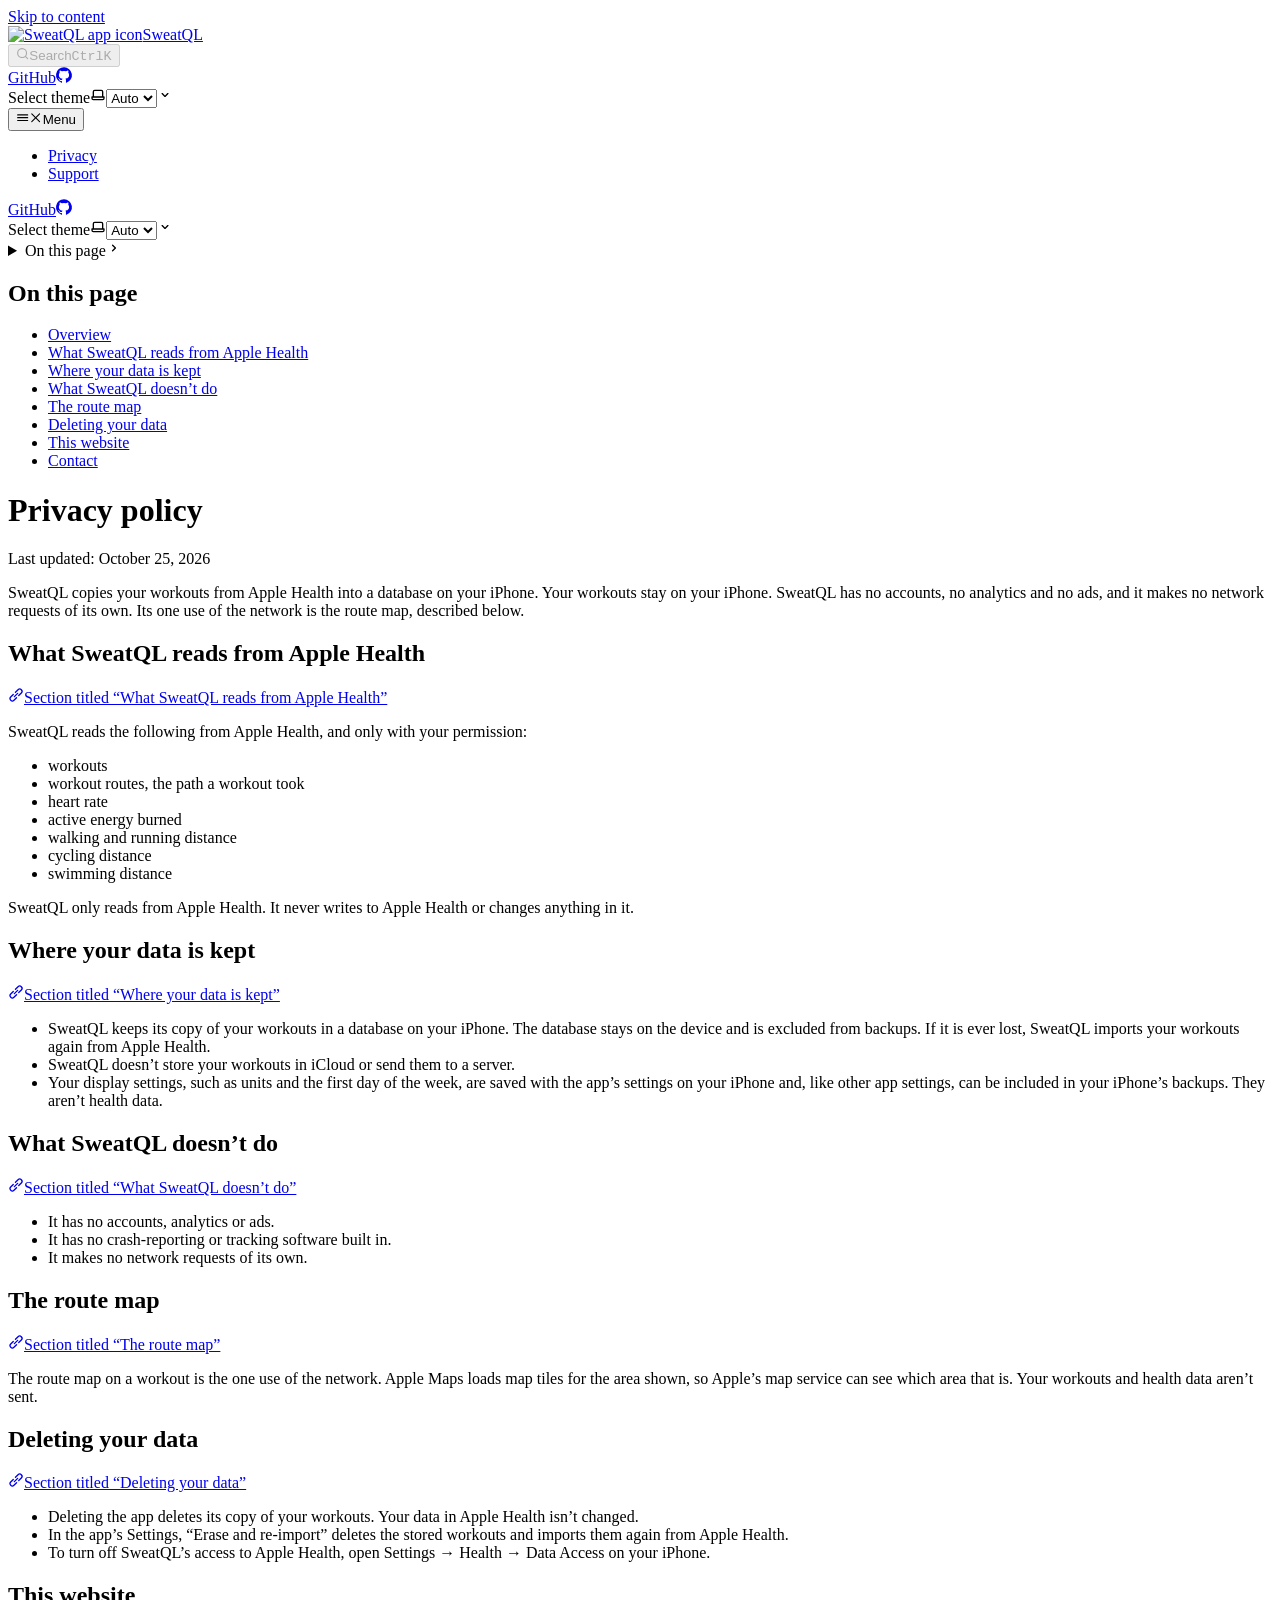
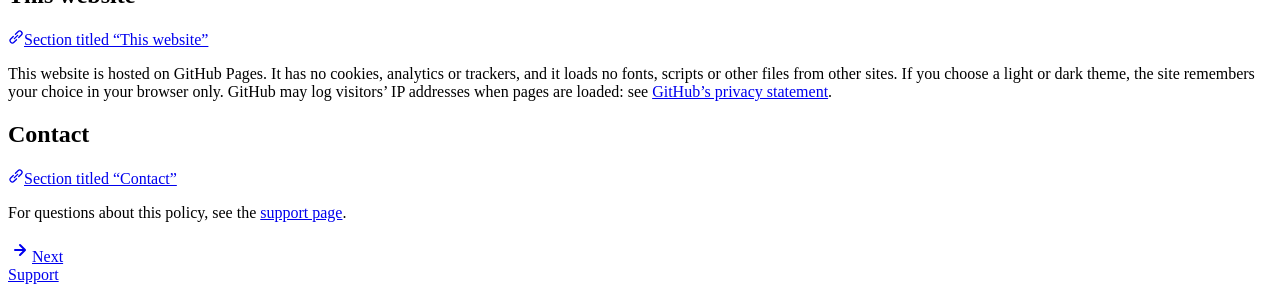
==== privacy/index.html @ 8e90bced "Sync website from 3293f1f" ====
<!DOCTYPE html><html lang="en" dir="ltr" data-theme="dark" data-has-toc data-has-sidebar class="astro-g5ptsecz"><head><meta charset="utf-8"/><meta name="viewport" content="width=device-width, initial-scale=1"/><title>Privacy policy | SweatQL</title><link rel="canonical" href="https://sweatql.github.io/sweatql-docs/privacy/"/><link rel="sitemap" href="/sweatql-docs/sitemap-index.xml"/><link rel="shortcut icon" href="/sweatql-docs/favicon.png" type="image/png"/><meta name="generator" content="Astro v7.4.2"/><meta name="generator" content="Starlight v0.42.7"/><meta property="og:title" content="Privacy policy"/><meta property="og:type" content="article"/><meta property="og:url" content="https://sweatql.github.io/sweatql-docs/privacy/"/><meta property="og:locale" content="en"/><meta property="og:description" content="What SweatQL reads from Apple Health, where it keeps your workouts, and what this website does."/><meta property="og:site_name" content="SweatQL"/><meta name="twitter:card" content="summary_large_image"/><meta name="description" content="What SweatQL reads from Apple Health, where it keeps your workouts, and what this website does."/><script>
	window.StarlightThemeProvider = (() => {
		const storedTheme =
			typeof localStorage !== 'undefined' && localStorage.getItem('starlight-theme');
		const theme =
			storedTheme ||
			(window.matchMedia('(prefers-color-scheme: light)').matches ? 'light' : 'dark');
		document.documentElement.dataset.theme = theme === 'light' ? 'light' : 'dark';
		return {
			updatePickers(theme = storedTheme || 'auto') {
				document.querySelectorAll('starlight-theme-select').forEach((picker) => {
					const select = picker.querySelector('select');
					if (select) select.value = theme;
					/** @type {HTMLTemplateElement | null} */
					const tmpl = document.querySelector(`#theme-icons`);
					const newIcon = tmpl && tmpl.content.querySelector('.' + theme);
					if (newIcon) {
						const oldIcon = picker.querySelector('svg.label-icon');
						if (oldIcon) {
							oldIcon.replaceChildren(...newIcon.cloneNode(true).childNodes);
						}
					}
				});
			},
		};
	})();
</script><template id="theme-icons"><svg aria-hidden="true" class="light astro-hkc32dio" width="16" height="16" viewBox="0 0 24 24" fill="currentColor" style="--sl-icon-size: 1em;"><path d="M5 12a1 1 0 0 0-1-1H3a1 1 0 0 0 0 2h1a1 1 0 0 0 1-1Zm.64 5-.71.71a1 1 0 0 0 0 1.41 1 1 0 0 0 1.41 0l.71-.71A1 1 0 0 0 5.64 17ZM12 5a1 1 0 0 0 1-1V3a1 1 0 0 0-2 0v1a1 1 0 0 0 1 1Zm5.66 2.34a1 1 0 0 0 .7-.29l.71-.71a1 1 0 1 0-1.41-1.41l-.66.71a1 1 0 0 0 0 1.41 1 1 0 0 0 .66.29Zm-12-.29a1 1 0 0 0 1.41 0 1 1 0 0 0 0-1.41l-.71-.71a1.004 1.004 0 1 0-1.43 1.41l.73.71ZM21 11h-1a1 1 0 0 0 0 2h1a1 1 0 0 0 0-2Zm-2.64 6A1 1 0 0 0 17 18.36l.71.71a1 1 0 0 0 1.41 0 1 1 0 0 0 0-1.41l-.76-.66ZM12 6.5a5.5 5.5 0 1 0 5.5 5.5A5.51 5.51 0 0 0 12 6.5Zm0 9a3.5 3.5 0 1 1 0-7 3.5 3.5 0 0 1 0 7Zm0 3.5a1 1 0 0 0-1 1v1a1 1 0 0 0 2 0v-1a1 1 0 0 0-1-1Z"/></svg><svg aria-hidden="true" class="dark astro-hkc32dio" width="16" height="16" viewBox="0 0 24 24" fill="currentColor" style="--sl-icon-size: 1em;"><path d="M21.64 13a1 1 0 0 0-1.05-.14 8.049 8.049 0 0 1-3.37.73 8.15 8.15 0 0 1-8.14-8.1 8.59 8.59 0 0 1 .25-2A1 1 0 0 0 8 2.36a10.14 10.14 0 1 0 14 11.69 1 1 0 0 0-.36-1.05Zm-9.5 6.69A8.14 8.14 0 0 1 7.08 5.22v.27a10.15 10.15 0 0 0 10.14 10.14 9.784 9.784 0 0 0 2.1-.22 8.11 8.11 0 0 1-7.18 4.32v-.04Z"/></svg><svg aria-hidden="true" class="auto astro-hkc32dio" width="16" height="16" viewBox="0 0 24 24" fill="currentColor" style="--sl-icon-size: 1em;"><path d="M21 14h-1V7a3 3 0 0 0-3-3H7a3 3 0 0 0-3 3v7H3a1 1 0 0 0-1 1v2a3 3 0 0 0 3 3h14a3 3 0 0 0 3-3v-2a1 1 0 0 0-1-1ZM6 7a1 1 0 0 1 1-1h10a1 1 0 0 1 1 1v7H6V7Zm14 10a1 1 0 0 1-1 1H5a1 1 0 0 1-1-1v-1h16v1Z"/></svg></template><link rel="stylesheet" href="/sweatql-docs/_astro/print.ehPL0gv-.css" media="print"><link rel="stylesheet" href="/sweatql-docs/_astro/common.BZoYT9LC.css"><style>@layer starlight.components{svg:where(.astro-hkc32dio){color:var(--sl-icon-color);font-size:var(--sl-icon-size,1em);width:1em;height:1em;overflow:visible}}
</style><script type="module" src="/sweatql-docs/_astro/page.cNngjUgL.js"></script></head><body class="astro-g5ptsecz"><a class="sl-skip-link astro-qb7clj6f" href="#_top">Skip to content</a><div class="page sl-flex astro-yntsjkba"><header class="header astro-yntsjkba"><div class="header astro-by6fddyj"><div class="title-wrapper sl-flex astro-by6fddyj"><a href="/sweatql-docs/" class="site-title sl-flex astro-6rvad3va"><img class="astro-6rvad3va" alt="SweatQL app icon" src="/sweatql-docs/_astro/logo.Dnua3NuW.png" width="128" height="128"><span class="astro-6rvad3va" translate="no">SweatQL</span></a></div><div class="sl-flex print:hidden astro-by6fddyj"><site-search class="astro-by6fddyj astro-b5kgnn7o" data-translations="{&quot;placeholder&quot;:&quot;Search&quot;}"><button data-open-modal disabled aria-label="Search" aria-keyshortcuts="Control+K" class="astro-b5kgnn7o"><svg aria-hidden="true" class="astro-b5kgnn7o astro-hkc32dio" width="16" height="16" viewBox="0 0 24 24" fill="currentColor" style="--sl-icon-size: 1em;"><path d="M21.71 20.29 18 16.61A9 9 0 1 0 16.61 18l3.68 3.68a.999.999 0 0 0 1.42 0 1 1 0 0 0 0-1.39ZM11 18a7 7 0 1 1 0-14 7 7 0 0 1 0 14Z"/></svg><span class="sl-hidden md:sl-block astro-b5kgnn7o" aria-hidden="true">Search</span><kbd class="sl-hidden md:sl-flex astro-b5kgnn7o" style="display: none;"><kbd class="astro-b5kgnn7o">Ctrl</kbd><kbd class="astro-b5kgnn7o">K</kbd></kbd></button><dialog style="padding:0" aria-label="Search" class="astro-b5kgnn7o"><div class="dialog-frame sl-flex astro-b5kgnn7o"><button data-close-modal class="sl-flex md:sl-hidden astro-b5kgnn7o">Cancel</button><div class="search-container astro-b5kgnn7o"><div id="starlight__search" class="astro-b5kgnn7o"></div></div></div></dialog></site-search><script>
	(() => {
		const openBtn = document.querySelector('button[data-open-modal]');
		const shortcut = openBtn?.querySelector('kbd');
		if (!openBtn || !(shortcut instanceof HTMLElement)) return;
		const platformKey = shortcut.querySelector('kbd');
		if (platformKey && /(Mac|iPhone|iPod|iPad)/i.test(navigator.platform)) {
			platformKey.textContent = '⌘';
			openBtn.setAttribute('aria-keyshortcuts', 'Meta+K');
		}
		shortcut.style.display = '';
	})();
</script><script type="module" src="/sweatql-docs/_astro/Search.astro_astro_type_script_index_0_lang.DaPSpwyc.js"></script></div><div class="sl-hidden md:sl-flex print:hidden right-group astro-by6fddyj"><div class="sl-flex social-icons astro-by6fddyj"><a href="https://github.com/sweatql/sweatql-docs" rel="me" class="sl-flex astro-n2mnl6yq"><span class="sr-only astro-n2mnl6yq">GitHub</span><svg aria-hidden="true" class="astro-n2mnl6yq astro-hkc32dio" width="16" height="16" viewBox="0 0 24 24" fill="currentColor" style="--sl-icon-size: 1em;"><path d="M12 .3a12 12 0 0 0-3.8 23.38c.6.12.83-.26.83-.57L9 21.07c-3.34.72-4.04-1.61-4.04-1.61-.55-1.39-1.34-1.76-1.34-1.76-1.08-.74.09-.73.09-.73 1.2.09 1.83 1.24 1.83 1.24 1.08 1.83 2.81 1.3 3.5 1 .1-.78.42-1.31.76-1.61-2.67-.3-5.47-1.33-5.47-5.93 0-1.31.47-2.38 1.24-3.22-.14-.3-.54-1.52.1-3.18 0 0 1-.32 3.3 1.23a11.5 11.5 0 0 1 6 0c2.28-1.55 3.29-1.23 3.29-1.23.64 1.66.24 2.88.12 3.18a4.65 4.65 0 0 1 1.23 3.22c0 4.61-2.8 5.63-5.48 5.92.42.36.81 1.1.81 2.22l-.01 3.29c0 .31.2.69.82.57A12 12 0 0 0 12 .3Z"/></svg></a></div><starlight-theme-select><label style="--sl-select-width: 6.25em" class="astro-2z5xp7gb"><span class="sr-only astro-2z5xp7gb">Select theme</span><svg aria-hidden="true" class="icon label-icon astro-2z5xp7gb astro-hkc32dio" width="16" height="16" viewBox="0 0 24 24" fill="currentColor" style="--sl-icon-size: 1em;"><path d="M21 14h-1V7a3 3 0 0 0-3-3H7a3 3 0 0 0-3 3v7H3a1 1 0 0 0-1 1v2a3 3 0 0 0 3 3h14a3 3 0 0 0 3-3v-2a1 1 0 0 0-1-1ZM6 7a1 1 0 0 1 1-1h10a1 1 0 0 1 1 1v7H6V7Zm14 10a1 1 0 0 1-1 1H5a1 1 0 0 1-1-1v-1h16v1Z"/></svg><select autocomplete="off" class="astro-2z5xp7gb"><option value="dark" class="astro-2z5xp7gb">Dark</option><option value="light" class="astro-2z5xp7gb">Light</option><option value="auto" selected class="astro-2z5xp7gb">Auto</option></select><svg aria-hidden="true" class="icon caret astro-2z5xp7gb astro-hkc32dio" width="16" height="16" viewBox="0 0 24 24" fill="currentColor" style="--sl-icon-size: 1em;"><path d="M17 9.17a1 1 0 0 0-1.41 0L12 12.71 8.46 9.17a1 1 0 1 0-1.41 1.42l4.24 4.24a1.002 1.002 0 0 0 1.42 0L17 10.59a1.002 1.002 0 0 0 0-1.42Z"/></svg></label></starlight-theme-select><script>
	StarlightThemeProvider.updatePickers();
</script><script type="module">var e=`starlight-theme`,t=e=>e===`auto`||e===`dark`||e===`light`?e:`auto`,n=()=>t(typeof localStorage<`u`&&localStorage.getItem(e));function r(t){typeof localStorage<`u`&&localStorage.setItem(e,t===`light`||t===`dark`?t:``)}var i=()=>matchMedia(`(prefers-color-scheme: light)`).matches?`light`:`dark`;function a(e){StarlightThemeProvider.updatePickers(e),document.documentElement.dataset.theme=e===`auto`?i():e,r(e)}matchMedia(`(prefers-color-scheme: light)`).addEventListener(`change`,()=>{n()===`auto`&&a(`auto`)});var o=class extends HTMLElement{constructor(){super(),a(n()),this.querySelector(`select`)?.addEventListener(`change`,e=>{e.currentTarget instanceof HTMLSelectElement&&a(t(e.currentTarget.value))})}};customElements.define(`starlight-theme-select`,o);</script><script type="module">var e=class extends HTMLElement{constructor(){super();let e=this.querySelector(`select`);e&&(e.addEventListener(`change`,e=>{e.currentTarget instanceof HTMLSelectElement&&(window.location.pathname=e.currentTarget.value)}),window.addEventListener(`pageshow`,t=>{if(!t.persisted)return;let n=e.querySelector(`option[selected]`)?.index;n!==e.selectedIndex&&(e.selectedIndex=n??0)}))}};customElements.define(`starlight-lang-select`,e);</script></div></div></header><nav class="sidebar print:hidden astro-yntsjkba" aria-label="Main"><button popovertarget="starlight__sidebar" class="sl-menu-button sl-flex md:sl-hidden print:hidden astro-r2osgdlg"><svg aria-hidden="true" class="open-menu astro-r2osgdlg astro-hkc32dio" width="16" height="16" viewBox="0 0 24 24" fill="currentColor" style="--sl-icon-size: 1em;"><path d="M3 8h18a1 1 0 1 0 0-2H3a1 1 0 0 0 0 2Zm18 8H3a1 1 0 0 0 0 2h18a1 1 0 0 0 0-2Zm0-5H3a1 1 0 0 0 0 2h18a1 1 0 0 0 0-2Z"/></svg><svg aria-hidden="true" class="close-menu astro-r2osgdlg astro-hkc32dio" width="16" height="16" viewBox="0 0 24 24" fill="currentColor" style="--sl-icon-size: 1em;"><path d="m13.41 12 6.3-6.29a1.004 1.004 0 1 0-1.42-1.42L12 10.59l-6.29-6.3a1.004 1.004 0 0 0-1.42 1.42l6.3 6.29-6.3 6.29a1 1 0 0 0 0 1.42.998.998 0 0 0 1.42 0l6.29-6.3 6.29 6.3a.999.999 0 0 0 1.42 0 1 1 0 0 0 0-1.42L13.41 12Z"/></svg><span class="sr-only astro-r2osgdlg">Menu</span></button><script type="module">var e=class extends HTMLElement{constructor(){super();let e=matchMedia(`(min-width: 50em)`),t=()=>{this.popover=e.matches?null:`auto`};t(),e.addEventListener(`change`,()=>t()),this.addEventListener(`toggle`,({newState:e})=>this.trapFocus(e===`open`))}trapFocus(e){document.querySelectorAll(`.main-frame, .sl-skip-link`).forEach(t=>{t.toggleAttribute(`inert`,e)})}};customElements.define(`sl-sidebar-pane`,e);</script><sl-sidebar-pane popover id="starlight__sidebar" class="sidebar-pane astro-yntsjkba"><div class="sidebar-content sl-flex astro-yntsjkba"><sl-sidebar-state-persist data-hash="1emeezk" class="astro-ipdry5cl"><script aria-hidden="true">
		(() => {
			try {
				if (!matchMedia('(min-width: 50em)').matches) return;
				/** @type {HTMLElement | null} */
				const target = document.querySelector('sl-sidebar-state-persist');
				const state = JSON.parse(sessionStorage.getItem('sl-sidebar-state') || '0');
				if (!target || !state || target.dataset.hash !== state.hash) return;
				window._starlightScrollRestore = state.scroll;
				customElements.define(
					'sl-sidebar-restore',
					class SidebarRestore extends HTMLElement {
						connectedCallback() {
							try {
								const idx = parseInt(this.dataset.index || '');
								const details = this.closest('details');
								if (details && typeof state.open[idx] === 'boolean') details.open = state.open[idx];
							} catch {}
						}
					}
				);
			} catch {}
		})();
	</script><ul class="top-level astro-rmhv4bp6"><li class="astro-rmhv4bp6"><a href="/sweatql-docs/privacy/" aria-current="page" class="large astro-rmhv4bp6"><span class="astro-rmhv4bp6">Privacy</span></a></li><li class="astro-rmhv4bp6"><a href="/sweatql-docs/support/" class="large astro-rmhv4bp6"><span class="astro-rmhv4bp6">Support</span></a></li></ul><script aria-hidden="true">
		(() => {
			const scroller = document.getElementById('starlight__sidebar');
			if (!window._starlightScrollRestore || !scroller) return;
			scroller.scrollTop = window._starlightScrollRestore;
			delete window._starlightScrollRestore;
		})();
	</script></sl-sidebar-state-persist><div class="md:sl-hidden"><div class="mobile-preferences sl-flex astro-p4azlveh"><div class="social-icons astro-p4azlveh"><a href="https://github.com/sweatql/sweatql-docs" rel="me" class="sl-flex astro-n2mnl6yq"><span class="sr-only astro-n2mnl6yq">GitHub</span><svg aria-hidden="true" class="astro-n2mnl6yq astro-hkc32dio" width="16" height="16" viewBox="0 0 24 24" fill="currentColor" style="--sl-icon-size: 1em;"><path d="M12 .3a12 12 0 0 0-3.8 23.38c.6.12.83-.26.83-.57L9 21.07c-3.34.72-4.04-1.61-4.04-1.61-.55-1.39-1.34-1.76-1.34-1.76-1.08-.74.09-.73.09-.73 1.2.09 1.83 1.24 1.83 1.24 1.08 1.83 2.81 1.3 3.5 1 .1-.78.42-1.31.76-1.61-2.67-.3-5.47-1.33-5.47-5.93 0-1.31.47-2.38 1.24-3.22-.14-.3-.54-1.52.1-3.18 0 0 1-.32 3.3 1.23a11.5 11.5 0 0 1 6 0c2.28-1.55 3.29-1.23 3.29-1.23.64 1.66.24 2.88.12 3.18a4.65 4.65 0 0 1 1.23 3.22c0 4.61-2.8 5.63-5.48 5.92.42.36.81 1.1.81 2.22l-.01 3.29c0 .31.2.69.82.57A12 12 0 0 0 12 .3Z"/></svg></a></div><starlight-theme-select><label style="--sl-select-width: 6.25em" class="astro-2z5xp7gb"><span class="sr-only astro-2z5xp7gb">Select theme</span><svg aria-hidden="true" class="icon label-icon astro-2z5xp7gb astro-hkc32dio" width="16" height="16" viewBox="0 0 24 24" fill="currentColor" style="--sl-icon-size: 1em;"><path d="M21 14h-1V7a3 3 0 0 0-3-3H7a3 3 0 0 0-3 3v7H3a1 1 0 0 0-1 1v2a3 3 0 0 0 3 3h14a3 3 0 0 0 3-3v-2a1 1 0 0 0-1-1ZM6 7a1 1 0 0 1 1-1h10a1 1 0 0 1 1 1v7H6V7Zm14 10a1 1 0 0 1-1 1H5a1 1 0 0 1-1-1v-1h16v1Z"/></svg><select autocomplete="off" class="astro-2z5xp7gb"><option value="dark" class="astro-2z5xp7gb">Dark</option><option value="light" class="astro-2z5xp7gb">Light</option><option value="auto" selected class="astro-2z5xp7gb">Auto</option></select><svg aria-hidden="true" class="icon caret astro-2z5xp7gb astro-hkc32dio" width="16" height="16" viewBox="0 0 24 24" fill="currentColor" style="--sl-icon-size: 1em;"><path d="M17 9.17a1 1 0 0 0-1.41 0L12 12.71 8.46 9.17a1 1 0 1 0-1.41 1.42l4.24 4.24a1.002 1.002 0 0 0 1.42 0L17 10.59a1.002 1.002 0 0 0 0-1.42Z"/></svg></label></starlight-theme-select><script>
	StarlightThemeProvider.updatePickers();
</script></div></div></div></sl-sidebar-pane></nav><div class="main-frame astro-yntsjkba"><script type="module">var e=document.getElementById(`starlight__sidebar`),t=e?.querySelector(`sl-sidebar-state-persist`),n=`sl-sidebar-state`,r=()=>{let r=[],i=t?.dataset.hash||``;try{let e=sessionStorage.getItem(n),t=JSON.parse(e||`{}`);Array.isArray(t.open)&&t.hash===i&&(r=t.open)}catch{}return{hash:i,open:r,scroll:e?.scrollTop||0}},i=e=>{try{sessionStorage.setItem(n,JSON.stringify(e))}catch{}},a=()=>i(r()),o=(e,t)=>{let n=r();n.open[t]=e,i(n)};t?.addEventListener(`click`,e=>{if(!(e.target instanceof Element))return;let t=e.target.closest(`summary`)?.closest(`details`);if(!t)return;let n=t.querySelector(`sl-sidebar-restore`),r=parseInt(n?.dataset.index||``);isNaN(r)||o(!t.open,r)}),addEventListener(`visibilitychange`,()=>{document.visibilityState===`hidden`&&a()});</script><div class="lg:sl-flex astro-lrzkfocr"><aside class="right-sidebar-container print:hidden astro-lrzkfocr"><div class="right-sidebar astro-lrzkfocr"><div class="lg:sl-hidden astro-qok35upx"><mobile-starlight-toc data-min-h="2" data-max-h="3" class="astro-66cqc7ze"><nav aria-labelledby="starlight__on-this-page--mobile" class="astro-66cqc7ze"><details id="starlight__mobile-toc" class="astro-66cqc7ze"><summary id="starlight__on-this-page--mobile" class="sl-flex astro-66cqc7ze"><span class="toggle sl-flex astro-66cqc7ze">On this page<svg aria-hidden="true" class="caret astro-66cqc7ze astro-hkc32dio" width="16" height="16" viewBox="0 0 24 24" fill="currentColor" style="--sl-icon-size: 1rem;"><path d="m14.83 11.29-4.24-4.24a1 1 0 1 0-1.42 1.41L12.71 12l-3.54 3.54a1 1 0 0 0 0 1.41 1 1 0 0 0 .71.29 1 1 0 0 0 .71-.29l4.24-4.24a1.002 1.002 0 0 0 0-1.42Z"/></svg></span><span class="display-current astro-66cqc7ze"></span></summary><div class="dropdown astro-66cqc7ze"><ul class="isMobile astro-jugkfwgx" style="--depth: 0;"><li style="--depth: 0;" class="astro-jugkfwgx"><a href="#_top" style="--depth: 0;" class="astro-jugkfwgx"><span style="--depth: 0;" class="astro-jugkfwgx">Overview</span></a></li><li style="--depth: 0;" class="astro-jugkfwgx"><a href="#what-sweatql-reads-from-apple-health" style="--depth: 0;" class="astro-jugkfwgx"><span style="--depth: 0;" class="astro-jugkfwgx">What SweatQL reads from Apple Health</span></a></li><li style="--depth: 0;" class="astro-jugkfwgx"><a href="#where-your-data-is-kept" style="--depth: 0;" class="astro-jugkfwgx"><span style="--depth: 0;" class="astro-jugkfwgx">Where your data is kept</span></a></li><li style="--depth: 0;" class="astro-jugkfwgx"><a href="#what-sweatql-doesnt-do" style="--depth: 0;" class="astro-jugkfwgx"><span style="--depth: 0;" class="astro-jugkfwgx">What SweatQL doesn’t do</span></a></li><li style="--depth: 0;" class="astro-jugkfwgx"><a href="#the-route-map" style="--depth: 0;" class="astro-jugkfwgx"><span style="--depth: 0;" class="astro-jugkfwgx">The route map</span></a></li><li style="--depth: 0;" class="astro-jugkfwgx"><a href="#deleting-your-data" style="--depth: 0;" class="astro-jugkfwgx"><span style="--depth: 0;" class="astro-jugkfwgx">Deleting your data</span></a></li><li style="--depth: 0;" class="astro-jugkfwgx"><a href="#this-website" style="--depth: 0;" class="astro-jugkfwgx"><span style="--depth: 0;" class="astro-jugkfwgx">This website</span></a></li><li style="--depth: 0;" class="astro-jugkfwgx"><a href="#contact" style="--depth: 0;" class="astro-jugkfwgx"><span style="--depth: 0;" class="astro-jugkfwgx">Contact</span></a></li></ul></div></details></nav></mobile-starlight-toc><script type="module" src="/sweatql-docs/_astro/MobileTableOfContents.astro_astro_type_script_index_0_lang.C3fM4Kra.js"></script></div><div class="right-sidebar-panel sl-hidden lg:sl-block astro-qok35upx"><div class="sl-container astro-qok35upx"><starlight-toc data-min-h="2" data-max-h="3"><nav aria-labelledby="starlight__on-this-page"><h2 id="starlight__on-this-page">On this page</h2><ul class="astro-jugkfwgx" style="--depth: 0;"><li style="--depth: 0;" class="astro-jugkfwgx"><a href="#_top" style="--depth: 0;" class="astro-jugkfwgx"><span style="--depth: 0;" class="astro-jugkfwgx">Overview</span></a></li><li style="--depth: 0;" class="astro-jugkfwgx"><a href="#what-sweatql-reads-from-apple-health" style="--depth: 0;" class="astro-jugkfwgx"><span style="--depth: 0;" class="astro-jugkfwgx">What SweatQL reads from Apple Health</span></a></li><li style="--depth: 0;" class="astro-jugkfwgx"><a href="#where-your-data-is-kept" style="--depth: 0;" class="astro-jugkfwgx"><span style="--depth: 0;" class="astro-jugkfwgx">Where your data is kept</span></a></li><li style="--depth: 0;" class="astro-jugkfwgx"><a href="#what-sweatql-doesnt-do" style="--depth: 0;" class="astro-jugkfwgx"><span style="--depth: 0;" class="astro-jugkfwgx">What SweatQL doesn’t do</span></a></li><li style="--depth: 0;" class="astro-jugkfwgx"><a href="#the-route-map" style="--depth: 0;" class="astro-jugkfwgx"><span style="--depth: 0;" class="astro-jugkfwgx">The route map</span></a></li><li style="--depth: 0;" class="astro-jugkfwgx"><a href="#deleting-your-data" style="--depth: 0;" class="astro-jugkfwgx"><span style="--depth: 0;" class="astro-jugkfwgx">Deleting your data</span></a></li><li style="--depth: 0;" class="astro-jugkfwgx"><a href="#this-website" style="--depth: 0;" class="astro-jugkfwgx"><span style="--depth: 0;" class="astro-jugkfwgx">This website</span></a></li><li style="--depth: 0;" class="astro-jugkfwgx"><a href="#contact" style="--depth: 0;" class="astro-jugkfwgx"><span style="--depth: 0;" class="astro-jugkfwgx">Contact</span></a></li></ul></nav></starlight-toc><script type="module" src="/sweatql-docs/_astro/TableOfContents.astro_astro_type_script_index_0_lang.BpJaGz7G.js"></script></div></div></div></aside><div class="main-pane astro-lrzkfocr"><main data-pagefind-body class="astro-g5ptsecz" lang="en" dir="ltr"><div class="content-panel astro-a7po4psb"><div class="sl-container astro-a7po4psb"><h1 id="_top" class="astro-bebwqqxs">Privacy policy</h1></div></div><div class="content-panel astro-a7po4psb"><div class="sl-container astro-a7po4psb"><div class="sl-markdown-content"><p>Last updated: October 25, 2026</p>
<p>SweatQL copies your workouts from Apple Health into a database on your iPhone. Your workouts stay on your iPhone. SweatQL has no accounts, no analytics and no ads, and it makes no network requests of its own. Its one use of the network is the route map, described below.</p>
<div class="sl-heading-wrapper level-h2"><h2 id="what-sweatql-reads-from-apple-health">What SweatQL reads from Apple Health</h2><a class="sl-anchor-link" href="#what-sweatql-reads-from-apple-health"><span aria-hidden="true" class="sl-anchor-icon"><svg width="16" height="16" viewBox="0 0 24 24" fill="currentColor"><path d="m12.11 15.39-3.88 3.88a2.52 2.52 0 0 1-3.5 0 2.47 2.47 0 0 1 0-3.5l3.88-3.88a1 1 0 1 0-1.42-1.42l-3.88 3.89a4.48 4.48 0 0 0 6.33 6.33l3.89-3.88a1 1 0 0 0-1.42-1.42m8.58-12.08a4.49 4.49 0 0 0-6.33 0l-3.89 3.88a1 1 0 1 0 1.42 1.42l3.88-3.88a2.52 2.52 0 0 1 3.5 0 2.47 2.47 0 0 1 0 3.5l-3.88 3.88a1 1 0 0 0 0 1.42 1 1 0 0 0 1.42 0l3.88-3.89a4.49 4.49 0 0 0 0-6.33M8.83 15.17a1 1 0 0 0 .71.29 1 1 0 0 0 .71-.29l4.92-4.92a1 1 0 1 0-1.42-1.42l-4.92 4.92a1 1 0 0 0 0 1.42"></path></svg></span><span class="sr-only" data-pagefind-ignore>Section titled “What SweatQL reads from Apple Health”</span></a></div>
<p>SweatQL reads the following from Apple Health, and only with your permission:</p>
<ul>
<li>workouts</li>
<li>workout routes, the path a workout took</li>
<li>heart rate</li>
<li>active energy burned</li>
<li>walking and running distance</li>
<li>cycling distance</li>
<li>swimming distance</li>
</ul>
<p>SweatQL only reads from Apple Health. It never writes to Apple Health or changes anything in it.</p>
<div class="sl-heading-wrapper level-h2"><h2 id="where-your-data-is-kept">Where your data is kept</h2><a class="sl-anchor-link" href="#where-your-data-is-kept"><span aria-hidden="true" class="sl-anchor-icon"><svg width="16" height="16" viewBox="0 0 24 24" fill="currentColor"><path d="m12.11 15.39-3.88 3.88a2.52 2.52 0 0 1-3.5 0 2.47 2.47 0 0 1 0-3.5l3.88-3.88a1 1 0 1 0-1.42-1.42l-3.88 3.89a4.48 4.48 0 0 0 6.33 6.33l3.89-3.88a1 1 0 0 0-1.42-1.42m8.58-12.08a4.49 4.49 0 0 0-6.33 0l-3.89 3.88a1 1 0 1 0 1.42 1.42l3.88-3.88a2.52 2.52 0 0 1 3.5 0 2.47 2.47 0 0 1 0 3.5l-3.88 3.88a1 1 0 0 0 0 1.42 1 1 0 0 0 1.42 0l3.88-3.89a4.49 4.49 0 0 0 0-6.33M8.83 15.17a1 1 0 0 0 .71.29 1 1 0 0 0 .71-.29l4.92-4.92a1 1 0 1 0-1.42-1.42l-4.92 4.92a1 1 0 0 0 0 1.42"></path></svg></span><span class="sr-only" data-pagefind-ignore>Section titled “Where your data is kept”</span></a></div>
<ul>
<li>SweatQL keeps its copy of your workouts in a database on your iPhone. The database stays on the device and is excluded from backups. If it is ever lost, SweatQL imports your workouts again from Apple Health.</li>
<li>SweatQL doesn’t store your workouts in iCloud or send them to a server.</li>
<li>Your display settings, such as units and the first day of the week, are saved with the app’s settings on your iPhone and, like other app settings, can be included in your iPhone’s backups. They aren’t health data.</li>
</ul>
<div class="sl-heading-wrapper level-h2"><h2 id="what-sweatql-doesnt-do">What SweatQL doesn’t do</h2><a class="sl-anchor-link" href="#what-sweatql-doesnt-do"><span aria-hidden="true" class="sl-anchor-icon"><svg width="16" height="16" viewBox="0 0 24 24" fill="currentColor"><path d="m12.11 15.39-3.88 3.88a2.52 2.52 0 0 1-3.5 0 2.47 2.47 0 0 1 0-3.5l3.88-3.88a1 1 0 1 0-1.42-1.42l-3.88 3.89a4.48 4.48 0 0 0 6.33 6.33l3.89-3.88a1 1 0 0 0-1.42-1.42m8.58-12.08a4.49 4.49 0 0 0-6.33 0l-3.89 3.88a1 1 0 1 0 1.42 1.42l3.88-3.88a2.52 2.52 0 0 1 3.5 0 2.47 2.47 0 0 1 0 3.5l-3.88 3.88a1 1 0 0 0 0 1.42 1 1 0 0 0 1.42 0l3.88-3.89a4.49 4.49 0 0 0 0-6.33M8.83 15.17a1 1 0 0 0 .71.29 1 1 0 0 0 .71-.29l4.92-4.92a1 1 0 1 0-1.42-1.42l-4.92 4.92a1 1 0 0 0 0 1.42"></path></svg></span><span class="sr-only" data-pagefind-ignore>Section titled “What SweatQL doesn’t do”</span></a></div>
<ul>
<li>It has no accounts, analytics or ads.</li>
<li>It has no crash-reporting or tracking software built in.</li>
<li>It makes no network requests of its own.</li>
</ul>
<div class="sl-heading-wrapper level-h2"><h2 id="the-route-map">The route map</h2><a class="sl-anchor-link" href="#the-route-map"><span aria-hidden="true" class="sl-anchor-icon"><svg width="16" height="16" viewBox="0 0 24 24" fill="currentColor"><path d="m12.11 15.39-3.88 3.88a2.52 2.52 0 0 1-3.5 0 2.47 2.47 0 0 1 0-3.5l3.88-3.88a1 1 0 1 0-1.42-1.42l-3.88 3.89a4.48 4.48 0 0 0 6.33 6.33l3.89-3.88a1 1 0 0 0-1.42-1.42m8.58-12.08a4.49 4.49 0 0 0-6.33 0l-3.89 3.88a1 1 0 1 0 1.42 1.42l3.88-3.88a2.52 2.52 0 0 1 3.5 0 2.47 2.47 0 0 1 0 3.5l-3.88 3.88a1 1 0 0 0 0 1.42 1 1 0 0 0 1.42 0l3.88-3.89a4.49 4.49 0 0 0 0-6.33M8.83 15.17a1 1 0 0 0 .71.29 1 1 0 0 0 .71-.29l4.92-4.92a1 1 0 1 0-1.42-1.42l-4.92 4.92a1 1 0 0 0 0 1.42"></path></svg></span><span class="sr-only" data-pagefind-ignore>Section titled “The route map”</span></a></div>
<p>The route map on a workout is the one use of the network. Apple Maps loads map tiles for the area shown, so Apple’s map service can see which area that is. Your workouts and health data aren’t sent.</p>
<div class="sl-heading-wrapper level-h2"><h2 id="deleting-your-data">Deleting your data</h2><a class="sl-anchor-link" href="#deleting-your-data"><span aria-hidden="true" class="sl-anchor-icon"><svg width="16" height="16" viewBox="0 0 24 24" fill="currentColor"><path d="m12.11 15.39-3.88 3.88a2.52 2.52 0 0 1-3.5 0 2.47 2.47 0 0 1 0-3.5l3.88-3.88a1 1 0 1 0-1.42-1.42l-3.88 3.89a4.48 4.48 0 0 0 6.33 6.33l3.89-3.88a1 1 0 0 0-1.42-1.42m8.58-12.08a4.49 4.49 0 0 0-6.33 0l-3.89 3.88a1 1 0 1 0 1.42 1.42l3.88-3.88a2.52 2.52 0 0 1 3.5 0 2.47 2.47 0 0 1 0 3.5l-3.88 3.88a1 1 0 0 0 0 1.42 1 1 0 0 0 1.42 0l3.88-3.89a4.49 4.49 0 0 0 0-6.33M8.83 15.17a1 1 0 0 0 .71.29 1 1 0 0 0 .71-.29l4.92-4.92a1 1 0 1 0-1.42-1.42l-4.92 4.92a1 1 0 0 0 0 1.42"></path></svg></span><span class="sr-only" data-pagefind-ignore>Section titled “Deleting your data”</span></a></div>
<ul>
<li>Deleting the app deletes its copy of your workouts. Your data in Apple Health isn’t changed.</li>
<li>In the app’s Settings, “Erase and re-import” deletes the stored workouts and imports them again from Apple Health.</li>
<li>To turn off SweatQL’s access to Apple Health, open Settings → Health → Data Access on your iPhone.</li>
</ul>
<div class="sl-heading-wrapper level-h2"><h2 id="this-website">This website</h2><a class="sl-anchor-link" href="#this-website"><span aria-hidden="true" class="sl-anchor-icon"><svg width="16" height="16" viewBox="0 0 24 24" fill="currentColor"><path d="m12.11 15.39-3.88 3.88a2.52 2.52 0 0 1-3.5 0 2.47 2.47 0 0 1 0-3.5l3.88-3.88a1 1 0 1 0-1.42-1.42l-3.88 3.89a4.48 4.48 0 0 0 6.33 6.33l3.89-3.88a1 1 0 0 0-1.42-1.42m8.58-12.08a4.49 4.49 0 0 0-6.33 0l-3.89 3.88a1 1 0 1 0 1.42 1.42l3.88-3.88a2.52 2.52 0 0 1 3.5 0 2.47 2.47 0 0 1 0 3.5l-3.88 3.88a1 1 0 0 0 0 1.42 1 1 0 0 0 1.42 0l3.88-3.89a4.49 4.49 0 0 0 0-6.33M8.83 15.17a1 1 0 0 0 .71.29 1 1 0 0 0 .71-.29l4.92-4.92a1 1 0 1 0-1.42-1.42l-4.92 4.92a1 1 0 0 0 0 1.42"></path></svg></span><span class="sr-only" data-pagefind-ignore>Section titled “This website”</span></a></div>
<p>This website is hosted on GitHub Pages. It has no cookies, analytics or trackers, and it loads no fonts, scripts or other files from other sites. If you choose a light or dark theme, the site remembers your choice in your browser only. GitHub may log visitors’ IP addresses when pages are loaded: see <a href="https://docs.github.com/en/site-policy/privacy-policies/github-general-privacy-statement">GitHub’s privacy statement</a>.</p>
<div class="sl-heading-wrapper level-h2"><h2 id="contact">Contact</h2><a class="sl-anchor-link" href="#contact"><span aria-hidden="true" class="sl-anchor-icon"><svg width="16" height="16" viewBox="0 0 24 24" fill="currentColor"><path d="m12.11 15.39-3.88 3.88a2.52 2.52 0 0 1-3.5 0 2.47 2.47 0 0 1 0-3.5l3.88-3.88a1 1 0 1 0-1.42-1.42l-3.88 3.89a4.48 4.48 0 0 0 6.33 6.33l3.89-3.88a1 1 0 0 0-1.42-1.42m8.58-12.08a4.49 4.49 0 0 0-6.33 0l-3.89 3.88a1 1 0 1 0 1.42 1.42l3.88-3.88a2.52 2.52 0 0 1 3.5 0 2.47 2.47 0 0 1 0 3.5l-3.88 3.88a1 1 0 0 0 0 1.42 1 1 0 0 0 1.42 0l3.88-3.89a4.49 4.49 0 0 0 0-6.33M8.83 15.17a1 1 0 0 0 .71.29 1 1 0 0 0 .71-.29l4.92-4.92a1 1 0 1 0-1.42-1.42l-4.92 4.92a1 1 0 0 0 0 1.42"></path></svg></span><span class="sr-only" data-pagefind-ignore>Section titled “Contact”</span></a></div>
<p>For questions about this policy, see the <a href="/sweatql-docs/support/">support page</a>.</p>
</div><footer class="sl-flex astro-ddtxxk7k"><div class="meta sl-flex astro-ddtxxk7k"></div><div class="pagination-links print:hidden astro-b5raizh3" dir="ltr"><a href="/sweatql-docs/support/" rel="next" class="astro-b5raizh3"><svg aria-hidden="true" class="astro-b5raizh3 astro-hkc32dio" width="16" height="16" viewBox="0 0 24 24" fill="currentColor" style="--sl-icon-size: 1.5rem;"><path d="M17.92 11.62a1.001 1.001 0 0 0-.21-.33l-5-5a1.003 1.003 0 1 0-1.42 1.42l3.3 3.29H7a1 1 0 0 0 0 2h7.59l-3.3 3.29a1.002 1.002 0 0 0 .325 1.639 1 1 0 0 0 1.095-.219l5-5a1 1 0 0 0 .21-.33 1 1 0 0 0 0-.76Z"/></svg><span class="astro-b5raizh3">Next<br class="astro-b5raizh3"><span class="link-title astro-b5raizh3">Support</span></span></a></div></footer></div></div></main></div></div></div></div></body></html>
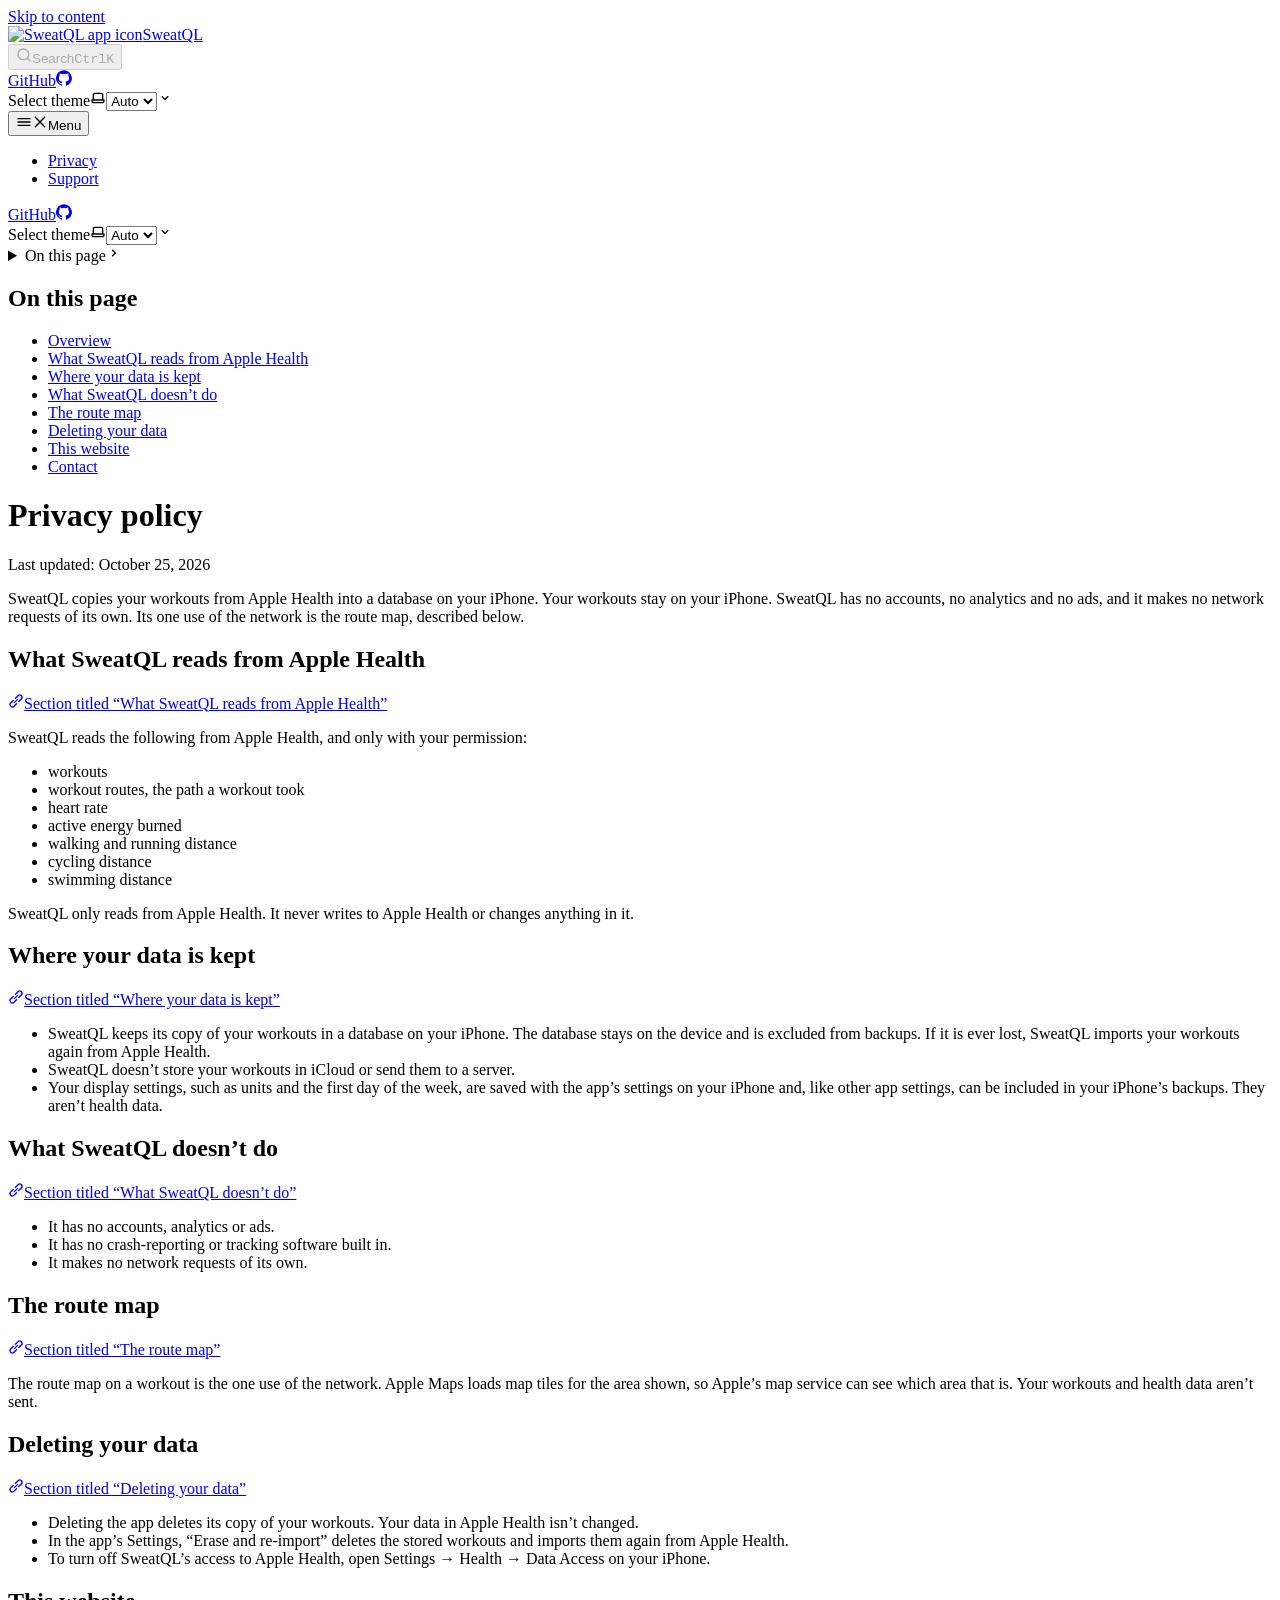
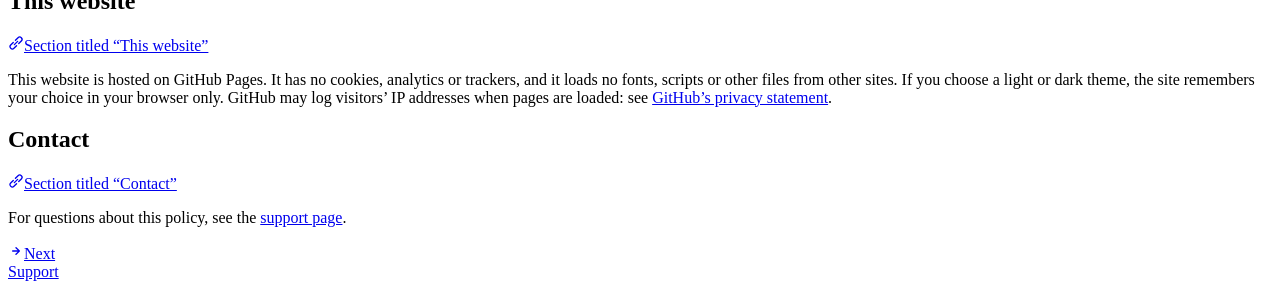
==== commit 2e92409d: "Sync website from b4b0875" ====
--- a/privacy/index.html
+++ b/privacy/index.html
@@ -24,8 +24,7 @@
 			},
 		};
 	})();
-</script><template id="theme-icons"><svg aria-hidden="true" class="light astro-hkc32dio" width="16" height="16" viewBox="0 0 24 24" fill="currentColor" style="--sl-icon-size: 1em;"><path d="M5 12a1 1 0 0 0-1-1H3a1 1 0 0 0 0 2h1a1 1 0 0 0 1-1Zm.64 5-.71.71a1 1 0 0 0 0 1.41 1 1 0 0 0 1.41 0l.71-.71A1 1 0 0 0 5.64 17ZM12 5a1 1 0 0 0 1-1V3a1 1 0 0 0-2 0v1a1 1 0 0 0 1 1Zm5.66 2.34a1 1 0 0 0 .7-.29l.71-.71a1 1 0 1 0-1.41-1.41l-.66.71a1 1 0 0 0 0 1.41 1 1 0 0 0 .66.29Zm-12-.29a1 1 0 0 0 1.41 0 1 1 0 0 0 0-1.41l-.71-.71a1.004 1.004 0 1 0-1.43 1.41l.73.71ZM21 11h-1a1 1 0 0 0 0 2h1a1 1 0 0 0 0-2Zm-2.64 6A1 1 0 0 0 17 18.36l.71.71a1 1 0 0 0 1.41 0 1 1 0 0 0 0-1.41l-.76-.66ZM12 6.5a5.5 5.5 0 1 0 5.5 5.5A5.51 5.51 0 0 0 12 6.5Zm0 9a3.5 3.5 0 1 1 0-7 3.5 3.5 0 0 1 0 7Zm0 3.5a1 1 0 0 0-1 1v1a1 1 0 0 0 2 0v-1a1 1 0 0 0-1-1Z"/></svg><svg aria-hidden="true" class="dark astro-hkc32dio" width="16" height="16" viewBox="0 0 24 24" fill="currentColor" style="--sl-icon-size: 1em;"><path d="M21.64 13a1 1 0 0 0-1.05-.14 8.049 8.049 0 0 1-3.37.73 8.15 8.15 0 0 1-8.14-8.1 8.59 8.59 0 0 1 .25-2A1 1 0 0 0 8 2.36a10.14 10.14 0 1 0 14 11.69 1 1 0 0 0-.36-1.05Zm-9.5 6.69A8.14 8.14 0 0 1 7.08 5.22v.27a10.15 10.15 0 0 0 10.14 10.14 9.784 9.784 0 0 0 2.1-.22 8.11 8.11 0 0 1-7.18 4.32v-.04Z"/></svg><svg aria-hidden="true" class="auto astro-hkc32dio" width="16" height="16" viewBox="0 0 24 24" fill="currentColor" style="--sl-icon-size: 1em;"><path d="M21 14h-1V7a3 3 0 0 0-3-3H7a3 3 0 0 0-3 3v7H3a1 1 0 0 0-1 1v2a3 3 0 0 0 3 3h14a3 3 0 0 0 3-3v-2a1 1 0 0 0-1-1ZM6 7a1 1 0 0 1 1-1h10a1 1 0 0 1 1 1v7H6V7Zm14 10a1 1 0 0 1-1 1H5a1 1 0 0 1-1-1v-1h16v1Z"/></svg></template><link rel="stylesheet" href="/sweatql-docs/_astro/print.ehPL0gv-.css" media="print"><link rel="stylesheet" href="/sweatql-docs/_astro/common.BZoYT9LC.css"><style>@layer starlight.components{svg:where(.astro-hkc32dio){color:var(--sl-icon-color);font-size:var(--sl-icon-size,1em);width:1em;height:1em;overflow:visible}}
-</style><script type="module" src="/sweatql-docs/_astro/page.cNngjUgL.js"></script></head><body class="astro-g5ptsecz"><a class="sl-skip-link astro-qb7clj6f" href="#_top">Skip to content</a><div class="page sl-flex astro-yntsjkba"><header class="header astro-yntsjkba"><div class="header astro-by6fddyj"><div class="title-wrapper sl-flex astro-by6fddyj"><a href="/sweatql-docs/" class="site-title sl-flex astro-6rvad3va"><img class="astro-6rvad3va" alt="SweatQL app icon" src="/sweatql-docs/_astro/logo.Dnua3NuW.png" width="128" height="128"><span class="astro-6rvad3va" translate="no">SweatQL</span></a></div><div class="sl-flex print:hidden astro-by6fddyj"><site-search class="astro-by6fddyj astro-b5kgnn7o" data-translations="{&quot;placeholder&quot;:&quot;Search&quot;}"><button data-open-modal disabled aria-label="Search" aria-keyshortcuts="Control+K" class="astro-b5kgnn7o"><svg aria-hidden="true" class="astro-b5kgnn7o astro-hkc32dio" width="16" height="16" viewBox="0 0 24 24" fill="currentColor" style="--sl-icon-size: 1em;"><path d="M21.71 20.29 18 16.61A9 9 0 1 0 16.61 18l3.68 3.68a.999.999 0 0 0 1.42 0 1 1 0 0 0 0-1.39ZM11 18a7 7 0 1 1 0-14 7 7 0 0 1 0 14Z"/></svg><span class="sl-hidden md:sl-block astro-b5kgnn7o" aria-hidden="true">Search</span><kbd class="sl-hidden md:sl-flex astro-b5kgnn7o" style="display: none;"><kbd class="astro-b5kgnn7o">Ctrl</kbd><kbd class="astro-b5kgnn7o">K</kbd></kbd></button><dialog style="padding:0" aria-label="Search" class="astro-b5kgnn7o"><div class="dialog-frame sl-flex astro-b5kgnn7o"><button data-close-modal class="sl-flex md:sl-hidden astro-b5kgnn7o">Cancel</button><div class="search-container astro-b5kgnn7o"><div id="starlight__search" class="astro-b5kgnn7o"></div></div></div></dialog></site-search><script>
+</script><template id="theme-icons"><svg aria-hidden="true" class="light astro-hkc32dio" width="16" height="16" viewBox="0 0 24 24" fill="currentColor" style="--sl-icon-size: 1em;"><path d="M5 12a1 1 0 0 0-1-1H3a1 1 0 0 0 0 2h1a1 1 0 0 0 1-1Zm.64 5-.71.71a1 1 0 0 0 0 1.41 1 1 0 0 0 1.41 0l.71-.71A1 1 0 0 0 5.64 17ZM12 5a1 1 0 0 0 1-1V3a1 1 0 0 0-2 0v1a1 1 0 0 0 1 1Zm5.66 2.34a1 1 0 0 0 .7-.29l.71-.71a1 1 0 1 0-1.41-1.41l-.66.71a1 1 0 0 0 0 1.41 1 1 0 0 0 .66.29Zm-12-.29a1 1 0 0 0 1.41 0 1 1 0 0 0 0-1.41l-.71-.71a1.004 1.004 0 1 0-1.43 1.41l.73.71ZM21 11h-1a1 1 0 0 0 0 2h1a1 1 0 0 0 0-2Zm-2.64 6A1 1 0 0 0 17 18.36l.71.71a1 1 0 0 0 1.41 0 1 1 0 0 0 0-1.41l-.76-.66ZM12 6.5a5.5 5.5 0 1 0 5.5 5.5A5.51 5.51 0 0 0 12 6.5Zm0 9a3.5 3.5 0 1 1 0-7 3.5 3.5 0 0 1 0 7Zm0 3.5a1 1 0 0 0-1 1v1a1 1 0 0 0 2 0v-1a1 1 0 0 0-1-1Z"/></svg><svg aria-hidden="true" class="dark astro-hkc32dio" width="16" height="16" viewBox="0 0 24 24" fill="currentColor" style="--sl-icon-size: 1em;"><path d="M21.64 13a1 1 0 0 0-1.05-.14 8.049 8.049 0 0 1-3.37.73 8.15 8.15 0 0 1-8.14-8.1 8.59 8.59 0 0 1 .25-2A1 1 0 0 0 8 2.36a10.14 10.14 0 1 0 14 11.69 1 1 0 0 0-.36-1.05Zm-9.5 6.69A8.14 8.14 0 0 1 7.08 5.22v.27a10.15 10.15 0 0 0 10.14 10.14 9.784 9.784 0 0 0 2.1-.22 8.11 8.11 0 0 1-7.18 4.32v-.04Z"/></svg><svg aria-hidden="true" class="auto astro-hkc32dio" width="16" height="16" viewBox="0 0 24 24" fill="currentColor" style="--sl-icon-size: 1em;"><path d="M21 14h-1V7a3 3 0 0 0-3-3H7a3 3 0 0 0-3 3v7H3a1 1 0 0 0-1 1v2a3 3 0 0 0 3 3h14a3 3 0 0 0 3-3v-2a1 1 0 0 0-1-1ZM6 7a1 1 0 0 1 1-1h10a1 1 0 0 1 1 1v7H6V7Zm14 10a1 1 0 0 1-1 1H5a1 1 0 0 1-1-1v-1h16v1Z"/></svg></template><link rel="stylesheet" href="/sweatql-docs/_astro/print.ehPL0gv-.css" media="print"><link rel="stylesheet" href="/sweatql-docs/_astro/common.CAJH_3qJ.css"><script type="module" src="/sweatql-docs/_astro/page.cNngjUgL.js"></script></head><body class="astro-g5ptsecz"><a class="sl-skip-link astro-qb7clj6f" href="#_top">Skip to content</a><div class="page sl-flex astro-yntsjkba"><header class="header astro-yntsjkba"><div class="header astro-by6fddyj"><div class="title-wrapper sl-flex astro-by6fddyj"><a href="/sweatql-docs/" class="site-title sl-flex astro-6rvad3va"><img class="astro-6rvad3va" alt="SweatQL app icon" src="/sweatql-docs/_astro/logo.Dnua3NuW.png" width="128" height="128"><span class="astro-6rvad3va" translate="no">SweatQL</span></a></div><div class="sl-flex print:hidden astro-by6fddyj"><site-search class="astro-by6fddyj astro-b5kgnn7o" data-translations="{&quot;placeholder&quot;:&quot;Search&quot;}"><button data-open-modal disabled aria-label="Search" aria-keyshortcuts="Control+K" class="astro-b5kgnn7o"><svg aria-hidden="true" class="astro-b5kgnn7o astro-hkc32dio" width="16" height="16" viewBox="0 0 24 24" fill="currentColor" style="--sl-icon-size: 1em;"><path d="M21.71 20.29 18 16.61A9 9 0 1 0 16.61 18l3.68 3.68a.999.999 0 0 0 1.42 0 1 1 0 0 0 0-1.39ZM11 18a7 7 0 1 1 0-14 7 7 0 0 1 0 14Z"/></svg><span class="sl-hidden md:sl-block astro-b5kgnn7o" aria-hidden="true">Search</span><kbd class="sl-hidden md:sl-flex astro-b5kgnn7o" style="display: none;"><kbd class="astro-b5kgnn7o">Ctrl</kbd><kbd class="astro-b5kgnn7o">K</kbd></kbd></button><dialog style="padding:0" aria-label="Search" class="astro-b5kgnn7o"><div class="dialog-frame sl-flex astro-b5kgnn7o"><button data-close-modal class="sl-flex md:sl-hidden astro-b5kgnn7o">Cancel</button><div class="search-container astro-b5kgnn7o"><div id="starlight__search" class="astro-b5kgnn7o"></div></div></div></dialog></site-search><script>
 	(() => {
 		const openBtn = document.querySelector('button[data-open-modal]');
 		const shortcut = openBtn?.querySelector('kbd');
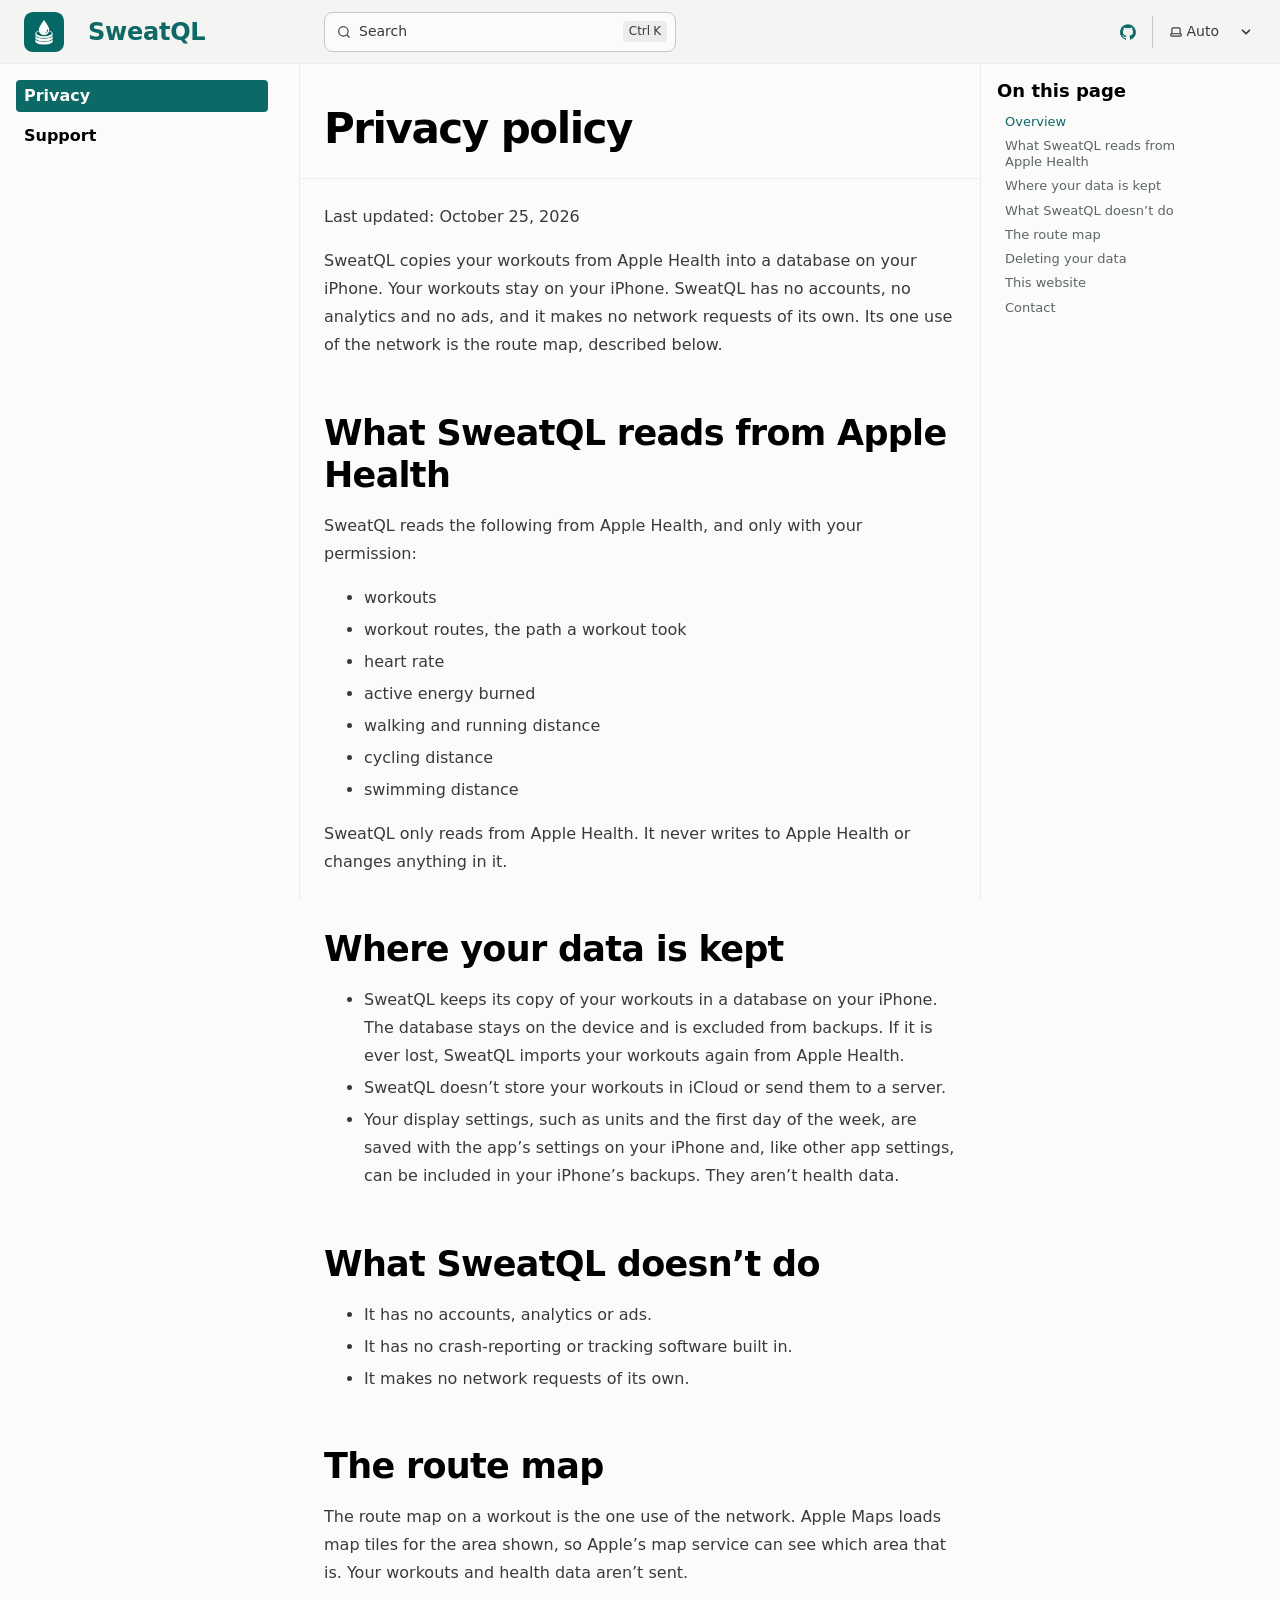
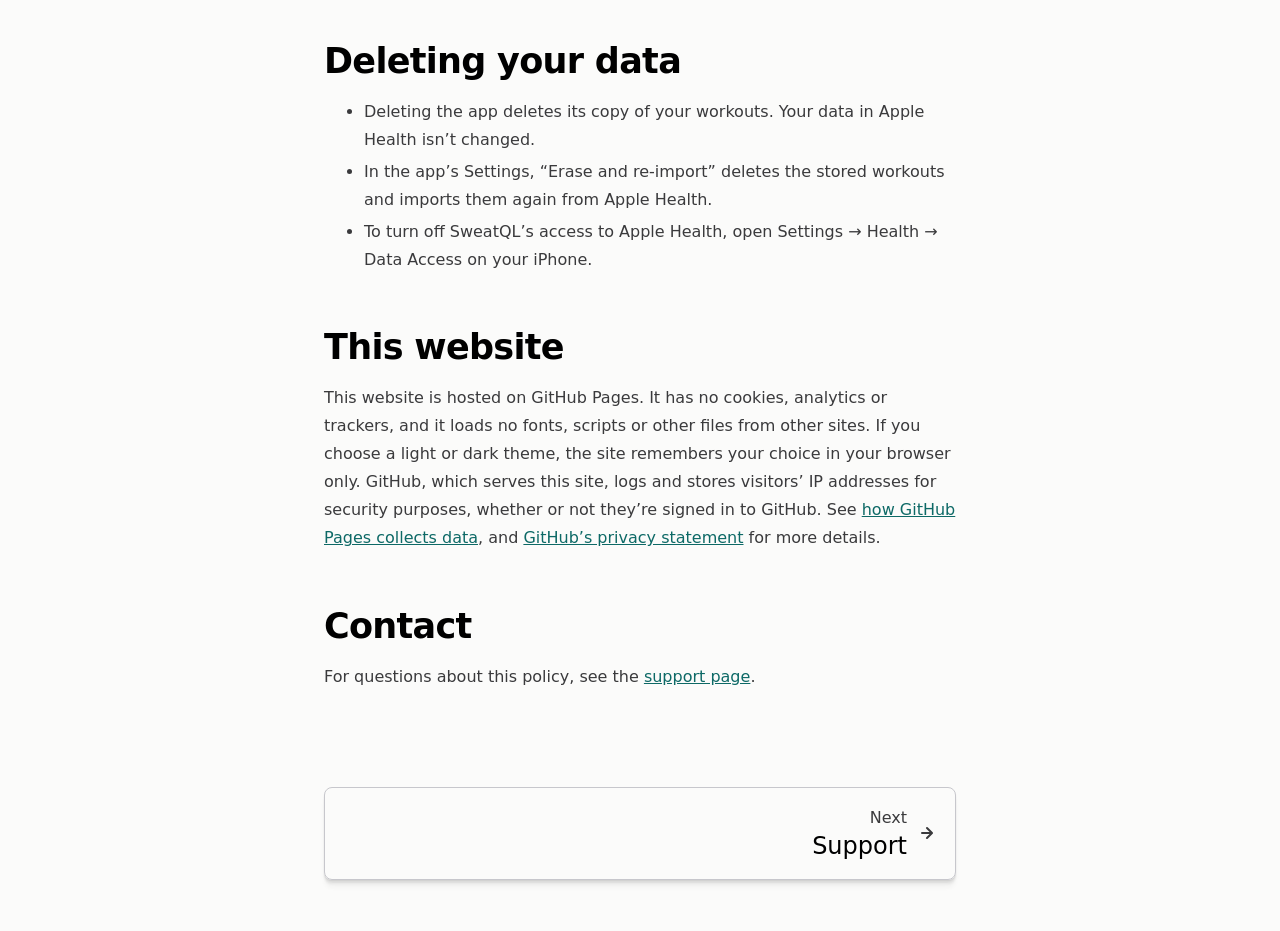
==== commit 1f4f1519: "Sync website from 972a78b" ====
--- a/privacy/index.html
+++ b/privacy/index.html
@@ -1,4 +1,4 @@
-<!DOCTYPE html><html lang="en" dir="ltr" data-theme="dark" data-has-toc data-has-sidebar class="astro-g5ptsecz"><head><meta charset="utf-8"/><meta name="viewport" content="width=device-width, initial-scale=1"/><title>Privacy policy | SweatQL</title><link rel="canonical" href="https://sweatql.github.io/sweatql-docs/privacy/"/><link rel="sitemap" href="/sweatql-docs/sitemap-index.xml"/><link rel="shortcut icon" href="/sweatql-docs/favicon.png" type="image/png"/><meta name="generator" content="Astro v7.4.2"/><meta name="generator" content="Starlight v0.42.7"/><meta property="og:title" content="Privacy policy"/><meta property="og:type" content="article"/><meta property="og:url" content="https://sweatql.github.io/sweatql-docs/privacy/"/><meta property="og:locale" content="en"/><meta property="og:description" content="What SweatQL reads from Apple Health, where it keeps your workouts, and what this website does."/><meta property="og:site_name" content="SweatQL"/><meta name="twitter:card" content="summary_large_image"/><meta name="description" content="What SweatQL reads from Apple Health, where it keeps your workouts, and what this website does."/><script>
+<!DOCTYPE html><html lang="en" dir="ltr" data-theme="dark" data-has-toc data-has-sidebar class="astro-g5ptsecz"><head><meta charset="utf-8"/><meta name="viewport" content="width=device-width, initial-scale=1"/><title>Privacy policy | SweatQL</title><link rel="canonical" href="https://sweatql.com/privacy/"/><link rel="sitemap" href="/sitemap-index.xml"/><link rel="shortcut icon" href="/favicon.png" type="image/png"/><meta name="generator" content="Astro v7.4.2"/><meta name="generator" content="Starlight v0.42.7"/><meta property="og:title" content="Privacy policy"/><meta property="og:type" content="article"/><meta property="og:url" content="https://sweatql.com/privacy/"/><meta property="og:locale" content="en"/><meta property="og:description" content="What SweatQL reads from Apple Health, where it keeps your workouts, and what this website does."/><meta property="og:site_name" content="SweatQL"/><meta name="twitter:card" content="summary_large_image"/><meta name="description" content="What SweatQL reads from Apple Health, where it keeps your workouts, and what this website does."/><script>
 	window.StarlightThemeProvider = (() => {
 		const storedTheme =
 			typeof localStorage !== 'undefined' && localStorage.getItem('starlight-theme');
@@ -24,7 +24,7 @@
 			},
 		};
 	})();
-</script><template id="theme-icons"><svg aria-hidden="true" class="light astro-hkc32dio" width="16" height="16" viewBox="0 0 24 24" fill="currentColor" style="--sl-icon-size: 1em;"><path d="M5 12a1 1 0 0 0-1-1H3a1 1 0 0 0 0 2h1a1 1 0 0 0 1-1Zm.64 5-.71.71a1 1 0 0 0 0 1.41 1 1 0 0 0 1.41 0l.71-.71A1 1 0 0 0 5.64 17ZM12 5a1 1 0 0 0 1-1V3a1 1 0 0 0-2 0v1a1 1 0 0 0 1 1Zm5.66 2.34a1 1 0 0 0 .7-.29l.71-.71a1 1 0 1 0-1.41-1.41l-.66.71a1 1 0 0 0 0 1.41 1 1 0 0 0 .66.29Zm-12-.29a1 1 0 0 0 1.41 0 1 1 0 0 0 0-1.41l-.71-.71a1.004 1.004 0 1 0-1.43 1.41l.73.71ZM21 11h-1a1 1 0 0 0 0 2h1a1 1 0 0 0 0-2Zm-2.64 6A1 1 0 0 0 17 18.36l.71.71a1 1 0 0 0 1.41 0 1 1 0 0 0 0-1.41l-.76-.66ZM12 6.5a5.5 5.5 0 1 0 5.5 5.5A5.51 5.51 0 0 0 12 6.5Zm0 9a3.5 3.5 0 1 1 0-7 3.5 3.5 0 0 1 0 7Zm0 3.5a1 1 0 0 0-1 1v1a1 1 0 0 0 2 0v-1a1 1 0 0 0-1-1Z"/></svg><svg aria-hidden="true" class="dark astro-hkc32dio" width="16" height="16" viewBox="0 0 24 24" fill="currentColor" style="--sl-icon-size: 1em;"><path d="M21.64 13a1 1 0 0 0-1.05-.14 8.049 8.049 0 0 1-3.37.73 8.15 8.15 0 0 1-8.14-8.1 8.59 8.59 0 0 1 .25-2A1 1 0 0 0 8 2.36a10.14 10.14 0 1 0 14 11.69 1 1 0 0 0-.36-1.05Zm-9.5 6.69A8.14 8.14 0 0 1 7.08 5.22v.27a10.15 10.15 0 0 0 10.14 10.14 9.784 9.784 0 0 0 2.1-.22 8.11 8.11 0 0 1-7.18 4.32v-.04Z"/></svg><svg aria-hidden="true" class="auto astro-hkc32dio" width="16" height="16" viewBox="0 0 24 24" fill="currentColor" style="--sl-icon-size: 1em;"><path d="M21 14h-1V7a3 3 0 0 0-3-3H7a3 3 0 0 0-3 3v7H3a1 1 0 0 0-1 1v2a3 3 0 0 0 3 3h14a3 3 0 0 0 3-3v-2a1 1 0 0 0-1-1ZM6 7a1 1 0 0 1 1-1h10a1 1 0 0 1 1 1v7H6V7Zm14 10a1 1 0 0 1-1 1H5a1 1 0 0 1-1-1v-1h16v1Z"/></svg></template><link rel="stylesheet" href="/sweatql-docs/_astro/print.ehPL0gv-.css" media="print"><link rel="stylesheet" href="/sweatql-docs/_astro/common.CAJH_3qJ.css"><script type="module" src="/sweatql-docs/_astro/page.cNngjUgL.js"></script></head><body class="astro-g5ptsecz"><a class="sl-skip-link astro-qb7clj6f" href="#_top">Skip to content</a><div class="page sl-flex astro-yntsjkba"><header class="header astro-yntsjkba"><div class="header astro-by6fddyj"><div class="title-wrapper sl-flex astro-by6fddyj"><a href="/sweatql-docs/" class="site-title sl-flex astro-6rvad3va"><img class="astro-6rvad3va" alt="SweatQL app icon" src="/sweatql-docs/_astro/logo.Dnua3NuW.png" width="128" height="128"><span class="astro-6rvad3va" translate="no">SweatQL</span></a></div><div class="sl-flex print:hidden astro-by6fddyj"><site-search class="astro-by6fddyj astro-b5kgnn7o" data-translations="{&quot;placeholder&quot;:&quot;Search&quot;}"><button data-open-modal disabled aria-label="Search" aria-keyshortcuts="Control+K" class="astro-b5kgnn7o"><svg aria-hidden="true" class="astro-b5kgnn7o astro-hkc32dio" width="16" height="16" viewBox="0 0 24 24" fill="currentColor" style="--sl-icon-size: 1em;"><path d="M21.71 20.29 18 16.61A9 9 0 1 0 16.61 18l3.68 3.68a.999.999 0 0 0 1.42 0 1 1 0 0 0 0-1.39ZM11 18a7 7 0 1 1 0-14 7 7 0 0 1 0 14Z"/></svg><span class="sl-hidden md:sl-block astro-b5kgnn7o" aria-hidden="true">Search</span><kbd class="sl-hidden md:sl-flex astro-b5kgnn7o" style="display: none;"><kbd class="astro-b5kgnn7o">Ctrl</kbd><kbd class="astro-b5kgnn7o">K</kbd></kbd></button><dialog style="padding:0" aria-label="Search" class="astro-b5kgnn7o"><div class="dialog-frame sl-flex astro-b5kgnn7o"><button data-close-modal class="sl-flex md:sl-hidden astro-b5kgnn7o">Cancel</button><div class="search-container astro-b5kgnn7o"><div id="starlight__search" class="astro-b5kgnn7o"></div></div></div></dialog></site-search><script>
+</script><template id="theme-icons"><svg aria-hidden="true" class="light astro-hkc32dio" width="16" height="16" viewBox="0 0 24 24" fill="currentColor" style="--sl-icon-size: 1em;"><path d="M5 12a1 1 0 0 0-1-1H3a1 1 0 0 0 0 2h1a1 1 0 0 0 1-1Zm.64 5-.71.71a1 1 0 0 0 0 1.41 1 1 0 0 0 1.41 0l.71-.71A1 1 0 0 0 5.64 17ZM12 5a1 1 0 0 0 1-1V3a1 1 0 0 0-2 0v1a1 1 0 0 0 1 1Zm5.66 2.34a1 1 0 0 0 .7-.29l.71-.71a1 1 0 1 0-1.41-1.41l-.66.71a1 1 0 0 0 0 1.41 1 1 0 0 0 .66.29Zm-12-.29a1 1 0 0 0 1.41 0 1 1 0 0 0 0-1.41l-.71-.71a1.004 1.004 0 1 0-1.43 1.41l.73.71ZM21 11h-1a1 1 0 0 0 0 2h1a1 1 0 0 0 0-2Zm-2.64 6A1 1 0 0 0 17 18.36l.71.71a1 1 0 0 0 1.41 0 1 1 0 0 0 0-1.41l-.76-.66ZM12 6.5a5.5 5.5 0 1 0 5.5 5.5A5.51 5.51 0 0 0 12 6.5Zm0 9a3.5 3.5 0 1 1 0-7 3.5 3.5 0 0 1 0 7Zm0 3.5a1 1 0 0 0-1 1v1a1 1 0 0 0 2 0v-1a1 1 0 0 0-1-1Z"/></svg><svg aria-hidden="true" class="dark astro-hkc32dio" width="16" height="16" viewBox="0 0 24 24" fill="currentColor" style="--sl-icon-size: 1em;"><path d="M21.64 13a1 1 0 0 0-1.05-.14 8.049 8.049 0 0 1-3.37.73 8.15 8.15 0 0 1-8.14-8.1 8.59 8.59 0 0 1 .25-2A1 1 0 0 0 8 2.36a10.14 10.14 0 1 0 14 11.69 1 1 0 0 0-.36-1.05Zm-9.5 6.69A8.14 8.14 0 0 1 7.08 5.22v.27a10.15 10.15 0 0 0 10.14 10.14 9.784 9.784 0 0 0 2.1-.22 8.11 8.11 0 0 1-7.18 4.32v-.04Z"/></svg><svg aria-hidden="true" class="auto astro-hkc32dio" width="16" height="16" viewBox="0 0 24 24" fill="currentColor" style="--sl-icon-size: 1em;"><path d="M21 14h-1V7a3 3 0 0 0-3-3H7a3 3 0 0 0-3 3v7H3a1 1 0 0 0-1 1v2a3 3 0 0 0 3 3h14a3 3 0 0 0 3-3v-2a1 1 0 0 0-1-1ZM6 7a1 1 0 0 1 1-1h10a1 1 0 0 1 1 1v7H6V7Zm14 10a1 1 0 0 1-1 1H5a1 1 0 0 1-1-1v-1h16v1Z"/></svg></template><link rel="stylesheet" href="/_astro/print.ehPL0gv-.css" media="print"><link rel="stylesheet" href="/_astro/common.CAJH_3qJ.css"><script type="module" src="/_astro/page.cNngjUgL.js"></script></head><body class="astro-g5ptsecz"><a class="sl-skip-link astro-qb7clj6f" href="#_top">Skip to content</a><div class="page sl-flex astro-yntsjkba"><header class="header astro-yntsjkba"><div class="header astro-by6fddyj"><div class="title-wrapper sl-flex astro-by6fddyj"><a href="/" class="site-title sl-flex astro-6rvad3va"><img class="astro-6rvad3va" alt="SweatQL app icon" src="/_astro/logo.Dnua3NuW.png" width="128" height="128"><span class="astro-6rvad3va" translate="no">SweatQL</span></a></div><div class="sl-flex print:hidden astro-by6fddyj"><site-search class="astro-by6fddyj astro-b5kgnn7o" data-translations="{&quot;placeholder&quot;:&quot;Search&quot;}"><button data-open-modal disabled aria-label="Search" aria-keyshortcuts="Control+K" class="astro-b5kgnn7o"><svg aria-hidden="true" class="astro-b5kgnn7o astro-hkc32dio" width="16" height="16" viewBox="0 0 24 24" fill="currentColor" style="--sl-icon-size: 1em;"><path d="M21.71 20.29 18 16.61A9 9 0 1 0 16.61 18l3.68 3.68a.999.999 0 0 0 1.42 0 1 1 0 0 0 0-1.39ZM11 18a7 7 0 1 1 0-14 7 7 0 0 1 0 14Z"/></svg><span class="sl-hidden md:sl-block astro-b5kgnn7o" aria-hidden="true">Search</span><kbd class="sl-hidden md:sl-flex astro-b5kgnn7o" style="display: none;"><kbd class="astro-b5kgnn7o">Ctrl</kbd><kbd class="astro-b5kgnn7o">K</kbd></kbd></button><dialog style="padding:0" aria-label="Search" class="astro-b5kgnn7o"><div class="dialog-frame sl-flex astro-b5kgnn7o"><button data-close-modal class="sl-flex md:sl-hidden astro-b5kgnn7o">Cancel</button><div class="search-container astro-b5kgnn7o"><div id="starlight__search" class="astro-b5kgnn7o"></div></div></div></dialog></site-search><script>
 	(() => {
 		const openBtn = document.querySelector('button[data-open-modal]');
 		const shortcut = openBtn?.querySelector('kbd');
@@ -36,9 +36,9 @@
 		}
 		shortcut.style.display = '';
 	})();
-</script><script type="module" src="/sweatql-docs/_astro/Search.astro_astro_type_script_index_0_lang.DaPSpwyc.js"></script></div><div class="sl-hidden md:sl-flex print:hidden right-group astro-by6fddyj"><div class="sl-flex social-icons astro-by6fddyj"><a href="https://github.com/sweatql/sweatql-docs" rel="me" class="sl-flex astro-n2mnl6yq"><span class="sr-only astro-n2mnl6yq">GitHub</span><svg aria-hidden="true" class="astro-n2mnl6yq astro-hkc32dio" width="16" height="16" viewBox="0 0 24 24" fill="currentColor" style="--sl-icon-size: 1em;"><path d="M12 .3a12 12 0 0 0-3.8 23.38c.6.12.83-.26.83-.57L9 21.07c-3.34.72-4.04-1.61-4.04-1.61-.55-1.39-1.34-1.76-1.34-1.76-1.08-.74.09-.73.09-.73 1.2.09 1.83 1.24 1.83 1.24 1.08 1.83 2.81 1.3 3.5 1 .1-.78.42-1.31.76-1.61-2.67-.3-5.47-1.33-5.47-5.93 0-1.31.47-2.38 1.24-3.22-.14-.3-.54-1.52.1-3.18 0 0 1-.32 3.3 1.23a11.5 11.5 0 0 1 6 0c2.28-1.55 3.29-1.23 3.29-1.23.64 1.66.24 2.88.12 3.18a4.65 4.65 0 0 1 1.23 3.22c0 4.61-2.8 5.63-5.48 5.92.42.36.81 1.1.81 2.22l-.01 3.29c0 .31.2.69.82.57A12 12 0 0 0 12 .3Z"/></svg></a></div><starlight-theme-select><label style="--sl-select-width: 6.25em" class="astro-2z5xp7gb"><span class="sr-only astro-2z5xp7gb">Select theme</span><svg aria-hidden="true" class="icon label-icon astro-2z5xp7gb astro-hkc32dio" width="16" height="16" viewBox="0 0 24 24" fill="currentColor" style="--sl-icon-size: 1em;"><path d="M21 14h-1V7a3 3 0 0 0-3-3H7a3 3 0 0 0-3 3v7H3a1 1 0 0 0-1 1v2a3 3 0 0 0 3 3h14a3 3 0 0 0 3-3v-2a1 1 0 0 0-1-1ZM6 7a1 1 0 0 1 1-1h10a1 1 0 0 1 1 1v7H6V7Zm14 10a1 1 0 0 1-1 1H5a1 1 0 0 1-1-1v-1h16v1Z"/></svg><select autocomplete="off" class="astro-2z5xp7gb"><option value="dark" class="astro-2z5xp7gb">Dark</option><option value="light" class="astro-2z5xp7gb">Light</option><option value="auto" selected class="astro-2z5xp7gb">Auto</option></select><svg aria-hidden="true" class="icon caret astro-2z5xp7gb astro-hkc32dio" width="16" height="16" viewBox="0 0 24 24" fill="currentColor" style="--sl-icon-size: 1em;"><path d="M17 9.17a1 1 0 0 0-1.41 0L12 12.71 8.46 9.17a1 1 0 1 0-1.41 1.42l4.24 4.24a1.002 1.002 0 0 0 1.42 0L17 10.59a1.002 1.002 0 0 0 0-1.42Z"/></svg></label></starlight-theme-select><script>
+</script><script type="module" src="/_astro/Search.astro_astro_type_script_index_0_lang.Djc9ZKGJ.js"></script></div><div class="sl-hidden md:sl-flex print:hidden right-group astro-by6fddyj"><div class="sl-flex social-icons astro-by6fddyj"><a href="https://github.com/sweatql/sweatql-docs" rel="me" class="sl-flex astro-n2mnl6yq"><span class="sr-only astro-n2mnl6yq">GitHub</span><svg aria-hidden="true" class="astro-n2mnl6yq astro-hkc32dio" width="16" height="16" viewBox="0 0 24 24" fill="currentColor" style="--sl-icon-size: 1em;"><path d="M12 .3a12 12 0 0 0-3.8 23.38c.6.12.83-.26.83-.57L9 21.07c-3.34.72-4.04-1.61-4.04-1.61-.55-1.39-1.34-1.76-1.34-1.76-1.08-.74.09-.73.09-.73 1.2.09 1.83 1.24 1.83 1.24 1.08 1.83 2.81 1.3 3.5 1 .1-.78.42-1.31.76-1.61-2.67-.3-5.47-1.33-5.47-5.93 0-1.31.47-2.38 1.24-3.22-.14-.3-.54-1.52.1-3.18 0 0 1-.32 3.3 1.23a11.5 11.5 0 0 1 6 0c2.28-1.55 3.29-1.23 3.29-1.23.64 1.66.24 2.88.12 3.18a4.65 4.65 0 0 1 1.23 3.22c0 4.61-2.8 5.63-5.48 5.92.42.36.81 1.1.81 2.22l-.01 3.29c0 .31.2.69.82.57A12 12 0 0 0 12 .3Z"/></svg></a></div><starlight-theme-select><label style="--sl-select-width: 6.25em" class="astro-2z5xp7gb"><span class="sr-only astro-2z5xp7gb">Select theme</span><svg aria-hidden="true" class="icon label-icon astro-2z5xp7gb astro-hkc32dio" width="16" height="16" viewBox="0 0 24 24" fill="currentColor" style="--sl-icon-size: 1em;"><path d="M21 14h-1V7a3 3 0 0 0-3-3H7a3 3 0 0 0-3 3v7H3a1 1 0 0 0-1 1v2a3 3 0 0 0 3 3h14a3 3 0 0 0 3-3v-2a1 1 0 0 0-1-1ZM6 7a1 1 0 0 1 1-1h10a1 1 0 0 1 1 1v7H6V7Zm14 10a1 1 0 0 1-1 1H5a1 1 0 0 1-1-1v-1h16v1Z"/></svg><select autocomplete="off" class="astro-2z5xp7gb"><option value="dark" class="astro-2z5xp7gb">Dark</option><option value="light" class="astro-2z5xp7gb">Light</option><option value="auto" selected class="astro-2z5xp7gb">Auto</option></select><svg aria-hidden="true" class="icon caret astro-2z5xp7gb astro-hkc32dio" width="16" height="16" viewBox="0 0 24 24" fill="currentColor" style="--sl-icon-size: 1em;"><path d="M17 9.17a1 1 0 0 0-1.41 0L12 12.71 8.46 9.17a1 1 0 1 0-1.41 1.42l4.24 4.24a1.002 1.002 0 0 0 1.42 0L17 10.59a1.002 1.002 0 0 0 0-1.42Z"/></svg></label></starlight-theme-select><script>
 	StarlightThemeProvider.updatePickers();
-</script><script type="module">var e=`starlight-theme`,t=e=>e===`auto`||e===`dark`||e===`light`?e:`auto`,n=()=>t(typeof localStorage<`u`&&localStorage.getItem(e));function r(t){typeof localStorage<`u`&&localStorage.setItem(e,t===`light`||t===`dark`?t:``)}var i=()=>matchMedia(`(prefers-color-scheme: light)`).matches?`light`:`dark`;function a(e){StarlightThemeProvider.updatePickers(e),document.documentElement.dataset.theme=e===`auto`?i():e,r(e)}matchMedia(`(prefers-color-scheme: light)`).addEventListener(`change`,()=>{n()===`auto`&&a(`auto`)});var o=class extends HTMLElement{constructor(){super(),a(n()),this.querySelector(`select`)?.addEventListener(`change`,e=>{e.currentTarget instanceof HTMLSelectElement&&a(t(e.currentTarget.value))})}};customElements.define(`starlight-theme-select`,o);</script><script type="module">var e=class extends HTMLElement{constructor(){super();let e=this.querySelector(`select`);e&&(e.addEventListener(`change`,e=>{e.currentTarget instanceof HTMLSelectElement&&(window.location.pathname=e.currentTarget.value)}),window.addEventListener(`pageshow`,t=>{if(!t.persisted)return;let n=e.querySelector(`option[selected]`)?.index;n!==e.selectedIndex&&(e.selectedIndex=n??0)}))}};customElements.define(`starlight-lang-select`,e);</script></div></div></header><nav class="sidebar print:hidden astro-yntsjkba" aria-label="Main"><button popovertarget="starlight__sidebar" class="sl-menu-button sl-flex md:sl-hidden print:hidden astro-r2osgdlg"><svg aria-hidden="true" class="open-menu astro-r2osgdlg astro-hkc32dio" width="16" height="16" viewBox="0 0 24 24" fill="currentColor" style="--sl-icon-size: 1em;"><path d="M3 8h18a1 1 0 1 0 0-2H3a1 1 0 0 0 0 2Zm18 8H3a1 1 0 0 0 0 2h18a1 1 0 0 0 0-2Zm0-5H3a1 1 0 0 0 0 2h18a1 1 0 0 0 0-2Z"/></svg><svg aria-hidden="true" class="close-menu astro-r2osgdlg astro-hkc32dio" width="16" height="16" viewBox="0 0 24 24" fill="currentColor" style="--sl-icon-size: 1em;"><path d="m13.41 12 6.3-6.29a1.004 1.004 0 1 0-1.42-1.42L12 10.59l-6.29-6.3a1.004 1.004 0 0 0-1.42 1.42l6.3 6.29-6.3 6.29a1 1 0 0 0 0 1.42.998.998 0 0 0 1.42 0l6.29-6.3 6.29 6.3a.999.999 0 0 0 1.42 0 1 1 0 0 0 0-1.42L13.41 12Z"/></svg><span class="sr-only astro-r2osgdlg">Menu</span></button><script type="module">var e=class extends HTMLElement{constructor(){super();let e=matchMedia(`(min-width: 50em)`),t=()=>{this.popover=e.matches?null:`auto`};t(),e.addEventListener(`change`,()=>t()),this.addEventListener(`toggle`,({newState:e})=>this.trapFocus(e===`open`))}trapFocus(e){document.querySelectorAll(`.main-frame, .sl-skip-link`).forEach(t=>{t.toggleAttribute(`inert`,e)})}};customElements.define(`sl-sidebar-pane`,e);</script><sl-sidebar-pane popover id="starlight__sidebar" class="sidebar-pane astro-yntsjkba"><div class="sidebar-content sl-flex astro-yntsjkba"><sl-sidebar-state-persist data-hash="1emeezk" class="astro-ipdry5cl"><script aria-hidden="true">
+</script><script type="module">var e=`starlight-theme`,t=e=>e===`auto`||e===`dark`||e===`light`?e:`auto`,n=()=>t(typeof localStorage<`u`&&localStorage.getItem(e));function r(t){typeof localStorage<`u`&&localStorage.setItem(e,t===`light`||t===`dark`?t:``)}var i=()=>matchMedia(`(prefers-color-scheme: light)`).matches?`light`:`dark`;function a(e){StarlightThemeProvider.updatePickers(e),document.documentElement.dataset.theme=e===`auto`?i():e,r(e)}matchMedia(`(prefers-color-scheme: light)`).addEventListener(`change`,()=>{n()===`auto`&&a(`auto`)});var o=class extends HTMLElement{constructor(){super(),a(n()),this.querySelector(`select`)?.addEventListener(`change`,e=>{e.currentTarget instanceof HTMLSelectElement&&a(t(e.currentTarget.value))})}};customElements.define(`starlight-theme-select`,o);</script><script type="module">var e=class extends HTMLElement{constructor(){super();let e=this.querySelector(`select`);e&&(e.addEventListener(`change`,e=>{e.currentTarget instanceof HTMLSelectElement&&(window.location.pathname=e.currentTarget.value)}),window.addEventListener(`pageshow`,t=>{if(!t.persisted)return;let n=e.querySelector(`option[selected]`)?.index;n!==e.selectedIndex&&(e.selectedIndex=n??0)}))}};customElements.define(`starlight-lang-select`,e);</script></div></div></header><nav class="sidebar print:hidden astro-yntsjkba" aria-label="Main"><button popovertarget="starlight__sidebar" class="sl-menu-button sl-flex md:sl-hidden print:hidden astro-r2osgdlg"><svg aria-hidden="true" class="open-menu astro-r2osgdlg astro-hkc32dio" width="16" height="16" viewBox="0 0 24 24" fill="currentColor" style="--sl-icon-size: 1em;"><path d="M3 8h18a1 1 0 1 0 0-2H3a1 1 0 0 0 0 2Zm18 8H3a1 1 0 0 0 0 2h18a1 1 0 0 0 0-2Zm0-5H3a1 1 0 0 0 0 2h18a1 1 0 0 0 0-2Z"/></svg><svg aria-hidden="true" class="close-menu astro-r2osgdlg astro-hkc32dio" width="16" height="16" viewBox="0 0 24 24" fill="currentColor" style="--sl-icon-size: 1em;"><path d="m13.41 12 6.3-6.29a1.004 1.004 0 1 0-1.42-1.42L12 10.59l-6.29-6.3a1.004 1.004 0 0 0-1.42 1.42l6.3 6.29-6.3 6.29a1 1 0 0 0 0 1.42.998.998 0 0 0 1.42 0l6.29-6.3 6.29 6.3a.999.999 0 0 0 1.42 0 1 1 0 0 0 0-1.42L13.41 12Z"/></svg><span class="sr-only astro-r2osgdlg">Menu</span></button><script type="module">var e=class extends HTMLElement{constructor(){super();let e=matchMedia(`(min-width: 50em)`),t=()=>{this.popover=e.matches?null:`auto`};t(),e.addEventListener(`change`,()=>t()),this.addEventListener(`toggle`,({newState:e})=>this.trapFocus(e===`open`))}trapFocus(e){document.querySelectorAll(`.main-frame, .sl-skip-link`).forEach(t=>{t.toggleAttribute(`inert`,e)})}};customElements.define(`sl-sidebar-pane`,e);</script><sl-sidebar-pane popover id="starlight__sidebar" class="sidebar-pane astro-yntsjkba"><div class="sidebar-content sl-flex astro-yntsjkba"><sl-sidebar-state-persist data-hash="14ndf66" class="astro-ipdry5cl"><script aria-hidden="true">
 		(() => {
 			try {
 				if (!matchMedia('(min-width: 50em)').matches) return;
@@ -61,7 +61,7 @@
 				);
 			} catch {}
 		})();
-	</script><ul class="top-level astro-rmhv4bp6"><li class="astro-rmhv4bp6"><a href="/sweatql-docs/privacy/" aria-current="page" class="large astro-rmhv4bp6"><span class="astro-rmhv4bp6">Privacy</span></a></li><li class="astro-rmhv4bp6"><a href="/sweatql-docs/support/" class="large astro-rmhv4bp6"><span class="astro-rmhv4bp6">Support</span></a></li></ul><script aria-hidden="true">
+	</script><ul class="top-level astro-rmhv4bp6"><li class="astro-rmhv4bp6"><a href="/privacy/" aria-current="page" class="large astro-rmhv4bp6"><span class="astro-rmhv4bp6">Privacy</span></a></li><li class="astro-rmhv4bp6"><a href="/support/" class="large astro-rmhv4bp6"><span class="astro-rmhv4bp6">Support</span></a></li></ul><script aria-hidden="true">
 		(() => {
 			const scroller = document.getElementById('starlight__sidebar');
 			if (!window._starlightScrollRestore || !scroller) return;
@@ -70,7 +70,7 @@
 		})();
 	</script></sl-sidebar-state-persist><div class="md:sl-hidden"><div class="mobile-preferences sl-flex astro-p4azlveh"><div class="social-icons astro-p4azlveh"><a href="https://github.com/sweatql/sweatql-docs" rel="me" class="sl-flex astro-n2mnl6yq"><span class="sr-only astro-n2mnl6yq">GitHub</span><svg aria-hidden="true" class="astro-n2mnl6yq astro-hkc32dio" width="16" height="16" viewBox="0 0 24 24" fill="currentColor" style="--sl-icon-size: 1em;"><path d="M12 .3a12 12 0 0 0-3.8 23.38c.6.12.83-.26.83-.57L9 21.07c-3.34.72-4.04-1.61-4.04-1.61-.55-1.39-1.34-1.76-1.34-1.76-1.08-.74.09-.73.09-.73 1.2.09 1.83 1.24 1.83 1.24 1.08 1.83 2.81 1.3 3.5 1 .1-.78.42-1.31.76-1.61-2.67-.3-5.47-1.33-5.47-5.93 0-1.31.47-2.38 1.24-3.22-.14-.3-.54-1.52.1-3.18 0 0 1-.32 3.3 1.23a11.5 11.5 0 0 1 6 0c2.28-1.55 3.29-1.23 3.29-1.23.64 1.66.24 2.88.12 3.18a4.65 4.65 0 0 1 1.23 3.22c0 4.61-2.8 5.63-5.48 5.92.42.36.81 1.1.81 2.22l-.01 3.29c0 .31.2.69.82.57A12 12 0 0 0 12 .3Z"/></svg></a></div><starlight-theme-select><label style="--sl-select-width: 6.25em" class="astro-2z5xp7gb"><span class="sr-only astro-2z5xp7gb">Select theme</span><svg aria-hidden="true" class="icon label-icon astro-2z5xp7gb astro-hkc32dio" width="16" height="16" viewBox="0 0 24 24" fill="currentColor" style="--sl-icon-size: 1em;"><path d="M21 14h-1V7a3 3 0 0 0-3-3H7a3 3 0 0 0-3 3v7H3a1 1 0 0 0-1 1v2a3 3 0 0 0 3 3h14a3 3 0 0 0 3-3v-2a1 1 0 0 0-1-1ZM6 7a1 1 0 0 1 1-1h10a1 1 0 0 1 1 1v7H6V7Zm14 10a1 1 0 0 1-1 1H5a1 1 0 0 1-1-1v-1h16v1Z"/></svg><select autocomplete="off" class="astro-2z5xp7gb"><option value="dark" class="astro-2z5xp7gb">Dark</option><option value="light" class="astro-2z5xp7gb">Light</option><option value="auto" selected class="astro-2z5xp7gb">Auto</option></select><svg aria-hidden="true" class="icon caret astro-2z5xp7gb astro-hkc32dio" width="16" height="16" viewBox="0 0 24 24" fill="currentColor" style="--sl-icon-size: 1em;"><path d="M17 9.17a1 1 0 0 0-1.41 0L12 12.71 8.46 9.17a1 1 0 1 0-1.41 1.42l4.24 4.24a1.002 1.002 0 0 0 1.42 0L17 10.59a1.002 1.002 0 0 0 0-1.42Z"/></svg></label></starlight-theme-select><script>
 	StarlightThemeProvider.updatePickers();
-</script></div></div></div></sl-sidebar-pane></nav><div class="main-frame astro-yntsjkba"><script type="module">var e=document.getElementById(`starlight__sidebar`),t=e?.querySelector(`sl-sidebar-state-persist`),n=`sl-sidebar-state`,r=()=>{let r=[],i=t?.dataset.hash||``;try{let e=sessionStorage.getItem(n),t=JSON.parse(e||`{}`);Array.isArray(t.open)&&t.hash===i&&(r=t.open)}catch{}return{hash:i,open:r,scroll:e?.scrollTop||0}},i=e=>{try{sessionStorage.setItem(n,JSON.stringify(e))}catch{}},a=()=>i(r()),o=(e,t)=>{let n=r();n.open[t]=e,i(n)};t?.addEventListener(`click`,e=>{if(!(e.target instanceof Element))return;let t=e.target.closest(`summary`)?.closest(`details`);if(!t)return;let n=t.querySelector(`sl-sidebar-restore`),r=parseInt(n?.dataset.index||``);isNaN(r)||o(!t.open,r)}),addEventListener(`visibilitychange`,()=>{document.visibilityState===`hidden`&&a()});</script><div class="lg:sl-flex astro-lrzkfocr"><aside class="right-sidebar-container print:hidden astro-lrzkfocr"><div class="right-sidebar astro-lrzkfocr"><div class="lg:sl-hidden astro-qok35upx"><mobile-starlight-toc data-min-h="2" data-max-h="3" class="astro-66cqc7ze"><nav aria-labelledby="starlight__on-this-page--mobile" class="astro-66cqc7ze"><details id="starlight__mobile-toc" class="astro-66cqc7ze"><summary id="starlight__on-this-page--mobile" class="sl-flex astro-66cqc7ze"><span class="toggle sl-flex astro-66cqc7ze">On this page<svg aria-hidden="true" class="caret astro-66cqc7ze astro-hkc32dio" width="16" height="16" viewBox="0 0 24 24" fill="currentColor" style="--sl-icon-size: 1rem;"><path d="m14.83 11.29-4.24-4.24a1 1 0 1 0-1.42 1.41L12.71 12l-3.54 3.54a1 1 0 0 0 0 1.41 1 1 0 0 0 .71.29 1 1 0 0 0 .71-.29l4.24-4.24a1.002 1.002 0 0 0 0-1.42Z"/></svg></span><span class="display-current astro-66cqc7ze"></span></summary><div class="dropdown astro-66cqc7ze"><ul class="isMobile astro-jugkfwgx" style="--depth: 0;"><li style="--depth: 0;" class="astro-jugkfwgx"><a href="#_top" style="--depth: 0;" class="astro-jugkfwgx"><span style="--depth: 0;" class="astro-jugkfwgx">Overview</span></a></li><li style="--depth: 0;" class="astro-jugkfwgx"><a href="#what-sweatql-reads-from-apple-health" style="--depth: 0;" class="astro-jugkfwgx"><span style="--depth: 0;" class="astro-jugkfwgx">What SweatQL reads from Apple Health</span></a></li><li style="--depth: 0;" class="astro-jugkfwgx"><a href="#where-your-data-is-kept" style="--depth: 0;" class="astro-jugkfwgx"><span style="--depth: 0;" class="astro-jugkfwgx">Where your data is kept</span></a></li><li style="--depth: 0;" class="astro-jugkfwgx"><a href="#what-sweatql-doesnt-do" style="--depth: 0;" class="astro-jugkfwgx"><span style="--depth: 0;" class="astro-jugkfwgx">What SweatQL doesn’t do</span></a></li><li style="--depth: 0;" class="astro-jugkfwgx"><a href="#the-route-map" style="--depth: 0;" class="astro-jugkfwgx"><span style="--depth: 0;" class="astro-jugkfwgx">The route map</span></a></li><li style="--depth: 0;" class="astro-jugkfwgx"><a href="#deleting-your-data" style="--depth: 0;" class="astro-jugkfwgx"><span style="--depth: 0;" class="astro-jugkfwgx">Deleting your data</span></a></li><li style="--depth: 0;" class="astro-jugkfwgx"><a href="#this-website" style="--depth: 0;" class="astro-jugkfwgx"><span style="--depth: 0;" class="astro-jugkfwgx">This website</span></a></li><li style="--depth: 0;" class="astro-jugkfwgx"><a href="#contact" style="--depth: 0;" class="astro-jugkfwgx"><span style="--depth: 0;" class="astro-jugkfwgx">Contact</span></a></li></ul></div></details></nav></mobile-starlight-toc><script type="module" src="/sweatql-docs/_astro/MobileTableOfContents.astro_astro_type_script_index_0_lang.C3fM4Kra.js"></script></div><div class="right-sidebar-panel sl-hidden lg:sl-block astro-qok35upx"><div class="sl-container astro-qok35upx"><starlight-toc data-min-h="2" data-max-h="3"><nav aria-labelledby="starlight__on-this-page"><h2 id="starlight__on-this-page">On this page</h2><ul class="astro-jugkfwgx" style="--depth: 0;"><li style="--depth: 0;" class="astro-jugkfwgx"><a href="#_top" style="--depth: 0;" class="astro-jugkfwgx"><span style="--depth: 0;" class="astro-jugkfwgx">Overview</span></a></li><li style="--depth: 0;" class="astro-jugkfwgx"><a href="#what-sweatql-reads-from-apple-health" style="--depth: 0;" class="astro-jugkfwgx"><span style="--depth: 0;" class="astro-jugkfwgx">What SweatQL reads from Apple Health</span></a></li><li style="--depth: 0;" class="astro-jugkfwgx"><a href="#where-your-data-is-kept" style="--depth: 0;" class="astro-jugkfwgx"><span style="--depth: 0;" class="astro-jugkfwgx">Where your data is kept</span></a></li><li style="--depth: 0;" class="astro-jugkfwgx"><a href="#what-sweatql-doesnt-do" style="--depth: 0;" class="astro-jugkfwgx"><span style="--depth: 0;" class="astro-jugkfwgx">What SweatQL doesn’t do</span></a></li><li style="--depth: 0;" class="astro-jugkfwgx"><a href="#the-route-map" style="--depth: 0;" class="astro-jugkfwgx"><span style="--depth: 0;" class="astro-jugkfwgx">The route map</span></a></li><li style="--depth: 0;" class="astro-jugkfwgx"><a href="#deleting-your-data" style="--depth: 0;" class="astro-jugkfwgx"><span style="--depth: 0;" class="astro-jugkfwgx">Deleting your data</span></a></li><li style="--depth: 0;" class="astro-jugkfwgx"><a href="#this-website" style="--depth: 0;" class="astro-jugkfwgx"><span style="--depth: 0;" class="astro-jugkfwgx">This website</span></a></li><li style="--depth: 0;" class="astro-jugkfwgx"><a href="#contact" style="--depth: 0;" class="astro-jugkfwgx"><span style="--depth: 0;" class="astro-jugkfwgx">Contact</span></a></li></ul></nav></starlight-toc><script type="module" src="/sweatql-docs/_astro/TableOfContents.astro_astro_type_script_index_0_lang.BpJaGz7G.js"></script></div></div></div></aside><div class="main-pane astro-lrzkfocr"><main data-pagefind-body class="astro-g5ptsecz" lang="en" dir="ltr"><div class="content-panel astro-a7po4psb"><div class="sl-container astro-a7po4psb"><h1 id="_top" class="astro-bebwqqxs">Privacy policy</h1></div></div><div class="content-panel astro-a7po4psb"><div class="sl-container astro-a7po4psb"><div class="sl-markdown-content"><p>Last updated: October 25, 2026</p>
+</script></div></div></div></sl-sidebar-pane></nav><div class="main-frame astro-yntsjkba"><script type="module">var e=document.getElementById(`starlight__sidebar`),t=e?.querySelector(`sl-sidebar-state-persist`),n=`sl-sidebar-state`,r=()=>{let r=[],i=t?.dataset.hash||``;try{let e=sessionStorage.getItem(n),t=JSON.parse(e||`{}`);Array.isArray(t.open)&&t.hash===i&&(r=t.open)}catch{}return{hash:i,open:r,scroll:e?.scrollTop||0}},i=e=>{try{sessionStorage.setItem(n,JSON.stringify(e))}catch{}},a=()=>i(r()),o=(e,t)=>{let n=r();n.open[t]=e,i(n)};t?.addEventListener(`click`,e=>{if(!(e.target instanceof Element))return;let t=e.target.closest(`summary`)?.closest(`details`);if(!t)return;let n=t.querySelector(`sl-sidebar-restore`),r=parseInt(n?.dataset.index||``);isNaN(r)||o(!t.open,r)}),addEventListener(`visibilitychange`,()=>{document.visibilityState===`hidden`&&a()});</script><div class="lg:sl-flex astro-lrzkfocr"><aside class="right-sidebar-container print:hidden astro-lrzkfocr"><div class="right-sidebar astro-lrzkfocr"><div class="lg:sl-hidden astro-qok35upx"><mobile-starlight-toc data-min-h="2" data-max-h="3" class="astro-66cqc7ze"><nav aria-labelledby="starlight__on-this-page--mobile" class="astro-66cqc7ze"><details id="starlight__mobile-toc" class="astro-66cqc7ze"><summary id="starlight__on-this-page--mobile" class="sl-flex astro-66cqc7ze"><span class="toggle sl-flex astro-66cqc7ze">On this page<svg aria-hidden="true" class="caret astro-66cqc7ze astro-hkc32dio" width="16" height="16" viewBox="0 0 24 24" fill="currentColor" style="--sl-icon-size: 1rem;"><path d="m14.83 11.29-4.24-4.24a1 1 0 1 0-1.42 1.41L12.71 12l-3.54 3.54a1 1 0 0 0 0 1.41 1 1 0 0 0 .71.29 1 1 0 0 0 .71-.29l4.24-4.24a1.002 1.002 0 0 0 0-1.42Z"/></svg></span><span class="display-current astro-66cqc7ze"></span></summary><div class="dropdown astro-66cqc7ze"><ul class="isMobile astro-jugkfwgx" style="--depth: 0;"><li style="--depth: 0;" class="astro-jugkfwgx"><a href="#_top" style="--depth: 0;" class="astro-jugkfwgx"><span style="--depth: 0;" class="astro-jugkfwgx">Overview</span></a></li><li style="--depth: 0;" class="astro-jugkfwgx"><a href="#what-sweatql-reads-from-apple-health" style="--depth: 0;" class="astro-jugkfwgx"><span style="--depth: 0;" class="astro-jugkfwgx">What SweatQL reads from Apple Health</span></a></li><li style="--depth: 0;" class="astro-jugkfwgx"><a href="#where-your-data-is-kept" style="--depth: 0;" class="astro-jugkfwgx"><span style="--depth: 0;" class="astro-jugkfwgx">Where your data is kept</span></a></li><li style="--depth: 0;" class="astro-jugkfwgx"><a href="#what-sweatql-doesnt-do" style="--depth: 0;" class="astro-jugkfwgx"><span style="--depth: 0;" class="astro-jugkfwgx">What SweatQL doesn’t do</span></a></li><li style="--depth: 0;" class="astro-jugkfwgx"><a href="#the-route-map" style="--depth: 0;" class="astro-jugkfwgx"><span style="--depth: 0;" class="astro-jugkfwgx">The route map</span></a></li><li style="--depth: 0;" class="astro-jugkfwgx"><a href="#deleting-your-data" style="--depth: 0;" class="astro-jugkfwgx"><span style="--depth: 0;" class="astro-jugkfwgx">Deleting your data</span></a></li><li style="--depth: 0;" class="astro-jugkfwgx"><a href="#this-website" style="--depth: 0;" class="astro-jugkfwgx"><span style="--depth: 0;" class="astro-jugkfwgx">This website</span></a></li><li style="--depth: 0;" class="astro-jugkfwgx"><a href="#contact" style="--depth: 0;" class="astro-jugkfwgx"><span style="--depth: 0;" class="astro-jugkfwgx">Contact</span></a></li></ul></div></details></nav></mobile-starlight-toc><script type="module" src="/_astro/MobileTableOfContents.astro_astro_type_script_index_0_lang.C3fM4Kra.js"></script></div><div class="right-sidebar-panel sl-hidden lg:sl-block astro-qok35upx"><div class="sl-container astro-qok35upx"><starlight-toc data-min-h="2" data-max-h="3"><nav aria-labelledby="starlight__on-this-page"><h2 id="starlight__on-this-page">On this page</h2><ul class="astro-jugkfwgx" style="--depth: 0;"><li style="--depth: 0;" class="astro-jugkfwgx"><a href="#_top" style="--depth: 0;" class="astro-jugkfwgx"><span style="--depth: 0;" class="astro-jugkfwgx">Overview</span></a></li><li style="--depth: 0;" class="astro-jugkfwgx"><a href="#what-sweatql-reads-from-apple-health" style="--depth: 0;" class="astro-jugkfwgx"><span style="--depth: 0;" class="astro-jugkfwgx">What SweatQL reads from Apple Health</span></a></li><li style="--depth: 0;" class="astro-jugkfwgx"><a href="#where-your-data-is-kept" style="--depth: 0;" class="astro-jugkfwgx"><span style="--depth: 0;" class="astro-jugkfwgx">Where your data is kept</span></a></li><li style="--depth: 0;" class="astro-jugkfwgx"><a href="#what-sweatql-doesnt-do" style="--depth: 0;" class="astro-jugkfwgx"><span style="--depth: 0;" class="astro-jugkfwgx">What SweatQL doesn’t do</span></a></li><li style="--depth: 0;" class="astro-jugkfwgx"><a href="#the-route-map" style="--depth: 0;" class="astro-jugkfwgx"><span style="--depth: 0;" class="astro-jugkfwgx">The route map</span></a></li><li style="--depth: 0;" class="astro-jugkfwgx"><a href="#deleting-your-data" style="--depth: 0;" class="astro-jugkfwgx"><span style="--depth: 0;" class="astro-jugkfwgx">Deleting your data</span></a></li><li style="--depth: 0;" class="astro-jugkfwgx"><a href="#this-website" style="--depth: 0;" class="astro-jugkfwgx"><span style="--depth: 0;" class="astro-jugkfwgx">This website</span></a></li><li style="--depth: 0;" class="astro-jugkfwgx"><a href="#contact" style="--depth: 0;" class="astro-jugkfwgx"><span style="--depth: 0;" class="astro-jugkfwgx">Contact</span></a></li></ul></nav></starlight-toc><script type="module" src="/_astro/TableOfContents.astro_astro_type_script_index_0_lang.BpJaGz7G.js"></script></div></div></div></aside><div class="main-pane astro-lrzkfocr"><main data-pagefind-body class="astro-g5ptsecz" lang="en" dir="ltr"><div class="content-panel astro-a7po4psb"><div class="sl-container astro-a7po4psb"><h1 id="_top" class="astro-bebwqqxs">Privacy policy</h1></div></div><div class="content-panel astro-a7po4psb"><div class="sl-container astro-a7po4psb"><div class="sl-markdown-content"><p>Last updated: October 25, 2026</p>
 <p>SweatQL copies your workouts from Apple Health into a database on your iPhone. Your workouts stay on your iPhone. SweatQL has no accounts, no analytics and no ads, and it makes no network requests of its own. Its one use of the network is the route map, described below.</p>
 <div class="sl-heading-wrapper level-h2"><h2 id="what-sweatql-reads-from-apple-health">What SweatQL reads from Apple Health</h2><a class="sl-anchor-link" href="#what-sweatql-reads-from-apple-health"><span aria-hidden="true" class="sl-anchor-icon"><svg width="16" height="16" viewBox="0 0 24 24" fill="currentColor"><path d="m12.11 15.39-3.88 3.88a2.52 2.52 0 0 1-3.5 0 2.47 2.47 0 0 1 0-3.5l3.88-3.88a1 1 0 1 0-1.42-1.42l-3.88 3.89a4.48 4.48 0 0 0 6.33 6.33l3.89-3.88a1 1 0 0 0-1.42-1.42m8.58-12.08a4.49 4.49 0 0 0-6.33 0l-3.89 3.88a1 1 0 1 0 1.42 1.42l3.88-3.88a2.52 2.52 0 0 1 3.5 0 2.47 2.47 0 0 1 0 3.5l-3.88 3.88a1 1 0 0 0 0 1.42 1 1 0 0 0 1.42 0l3.88-3.89a4.49 4.49 0 0 0 0-6.33M8.83 15.17a1 1 0 0 0 .71.29 1 1 0 0 0 .71-.29l4.92-4.92a1 1 0 1 0-1.42-1.42l-4.92 4.92a1 1 0 0 0 0 1.42"></path></svg></span><span class="sr-only" data-pagefind-ignore>Section titled “What SweatQL reads from Apple Health”</span></a></div>
 <p>SweatQL reads the following from Apple Health, and only with your permission:</p>
@@ -105,7 +105,7 @@
 <li>To turn off SweatQL’s access to Apple Health, open Settings → Health → Data Access on your iPhone.</li>
 </ul>
 <div class="sl-heading-wrapper level-h2"><h2 id="this-website">This website</h2><a class="sl-anchor-link" href="#this-website"><span aria-hidden="true" class="sl-anchor-icon"><svg width="16" height="16" viewBox="0 0 24 24" fill="currentColor"><path d="m12.11 15.39-3.88 3.88a2.52 2.52 0 0 1-3.5 0 2.47 2.47 0 0 1 0-3.5l3.88-3.88a1 1 0 1 0-1.42-1.42l-3.88 3.89a4.48 4.48 0 0 0 6.33 6.33l3.89-3.88a1 1 0 0 0-1.42-1.42m8.58-12.08a4.49 4.49 0 0 0-6.33 0l-3.89 3.88a1 1 0 1 0 1.42 1.42l3.88-3.88a2.52 2.52 0 0 1 3.5 0 2.47 2.47 0 0 1 0 3.5l-3.88 3.88a1 1 0 0 0 0 1.42 1 1 0 0 0 1.42 0l3.88-3.89a4.49 4.49 0 0 0 0-6.33M8.83 15.17a1 1 0 0 0 .71.29 1 1 0 0 0 .71-.29l4.92-4.92a1 1 0 1 0-1.42-1.42l-4.92 4.92a1 1 0 0 0 0 1.42"></path></svg></span><span class="sr-only" data-pagefind-ignore>Section titled “This website”</span></a></div>
-<p>This website is hosted on GitHub Pages. It has no cookies, analytics or trackers, and it loads no fonts, scripts or other files from other sites. If you choose a light or dark theme, the site remembers your choice in your browser only. GitHub may log visitors’ IP addresses when pages are loaded: see <a href="https://docs.github.com/en/site-policy/privacy-policies/github-general-privacy-statement">GitHub’s privacy statement</a>.</p>
+<p>This website is hosted on GitHub Pages. It has no cookies, analytics or trackers, and it loads no fonts, scripts or other files from other sites. If you choose a light or dark theme, the site remembers your choice in your browser only. GitHub, which serves this site, logs and stores visitors’ IP addresses for security purposes, whether or not they’re signed in to GitHub. See <a href="https://docs.github.com/en/pages/getting-started-with-github-pages/what-is-github-pages#data-collection">how GitHub Pages collects data</a>, and <a href="https://docs.github.com/en/site-policy/privacy-policies/github-general-privacy-statement">GitHub’s privacy statement</a> for more details.</p>
 <div class="sl-heading-wrapper level-h2"><h2 id="contact">Contact</h2><a class="sl-anchor-link" href="#contact"><span aria-hidden="true" class="sl-anchor-icon"><svg width="16" height="16" viewBox="0 0 24 24" fill="currentColor"><path d="m12.11 15.39-3.88 3.88a2.52 2.52 0 0 1-3.5 0 2.47 2.47 0 0 1 0-3.5l3.88-3.88a1 1 0 1 0-1.42-1.42l-3.88 3.89a4.48 4.48 0 0 0 6.33 6.33l3.89-3.88a1 1 0 0 0-1.42-1.42m8.58-12.08a4.49 4.49 0 0 0-6.33 0l-3.89 3.88a1 1 0 1 0 1.42 1.42l3.88-3.88a2.52 2.52 0 0 1 3.5 0 2.47 2.47 0 0 1 0 3.5l-3.88 3.88a1 1 0 0 0 0 1.42 1 1 0 0 0 1.42 0l3.88-3.89a4.49 4.49 0 0 0 0-6.33M8.83 15.17a1 1 0 0 0 .71.29 1 1 0 0 0 .71-.29l4.92-4.92a1 1 0 1 0-1.42-1.42l-4.92 4.92a1 1 0 0 0 0 1.42"></path></svg></span><span class="sr-only" data-pagefind-ignore>Section titled “Contact”</span></a></div>
-<p>For questions about this policy, see the <a href="/sweatql-docs/support/">support page</a>.</p>
-</div><footer class="sl-flex astro-ddtxxk7k"><div class="meta sl-flex astro-ddtxxk7k"></div><div class="pagination-links print:hidden astro-b5raizh3" dir="ltr"><a href="/sweatql-docs/support/" rel="next" class="astro-b5raizh3"><svg aria-hidden="true" class="astro-b5raizh3 astro-hkc32dio" width="16" height="16" viewBox="0 0 24 24" fill="currentColor" style="--sl-icon-size: 1.5rem;"><path d="M17.92 11.62a1.001 1.001 0 0 0-.21-.33l-5-5a1.003 1.003 0 1 0-1.42 1.42l3.3 3.29H7a1 1 0 0 0 0 2h7.59l-3.3 3.29a1.002 1.002 0 0 0 .325 1.639 1 1 0 0 0 1.095-.219l5-5a1 1 0 0 0 .21-.33 1 1 0 0 0 0-.76Z"/></svg><span class="astro-b5raizh3">Next<br class="astro-b5raizh3"><span class="link-title astro-b5raizh3">Support</span></span></a></div></footer></div></div></main></div></div></div></div></body></html>+<p>For questions about this policy, see the <a href="/support/">support page</a>.</p>
+</div><footer class="sl-flex astro-ddtxxk7k"><div class="meta sl-flex astro-ddtxxk7k"></div><div class="pagination-links print:hidden astro-b5raizh3" dir="ltr"><a href="/support/" rel="next" class="astro-b5raizh3"><svg aria-hidden="true" class="astro-b5raizh3 astro-hkc32dio" width="16" height="16" viewBox="0 0 24 24" fill="currentColor" style="--sl-icon-size: 1.5rem;"><path d="M17.92 11.62a1.001 1.001 0 0 0-.21-.33l-5-5a1.003 1.003 0 1 0-1.42 1.42l3.3 3.29H7a1 1 0 0 0 0 2h7.59l-3.3 3.29a1.002 1.002 0 0 0 .325 1.639 1 1 0 0 0 1.095-.219l5-5a1 1 0 0 0 .21-.33 1 1 0 0 0 0-.76Z"/></svg><span class="astro-b5raizh3">Next<br class="astro-b5raizh3"><span class="link-title astro-b5raizh3">Support</span></span></a></div></footer></div></div></main></div></div></div></div></body></html>
--- a/_astro/print.ehPL0gv-.css
+++ b/_astro/print.ehPL0gv-.css
@@ -0,0 +1 @@
+@media print{:root{--sl-color-white:#17181c;--sl-color-gray-1:#23262f;--sl-color-gray-2:#353841;--sl-color-gray-3:#555962;--sl-color-gray-4:#888c96;--sl-color-gray-5:#c1c3c8;--sl-color-gray-6:#edeef3;--sl-color-gray-7:#f6f7f9;--sl-color-black:#fff;--sl-color-orange-high:hsl(var(--sl-hue-orange), 80%, 25%);--sl-color-orange:hsl(var(--sl-hue-orange), 90%, 60%);--sl-color-orange-low:hsl(var(--sl-hue-orange), 90%, 88%);--sl-color-green-high:hsl(var(--sl-hue-green), 80%, 22%);--sl-color-green:hsl(var(--sl-hue-green), 90%, 46%);--sl-color-green-low:hsl(var(--sl-hue-green), 85%, 90%);--sl-color-blue-high:hsl(var(--sl-hue-blue), 80%, 30%);--sl-color-blue:hsl(var(--sl-hue-blue), 90%, 60%);--sl-color-blue-low:hsl(var(--sl-hue-blue), 88%, 90%);--sl-color-purple-high:hsl(var(--sl-hue-purple), 90%, 30%);--sl-color-purple:hsl(var(--sl-hue-purple), 90%, 60%);--sl-color-purple-low:hsl(var(--sl-hue-purple), 80%, 90%);--sl-color-red-high:hsl(var(--sl-hue-red), 80%, 30%);--sl-color-red:hsl(var(--sl-hue-red), 90%, 60%);--sl-color-red-low:hsl(var(--sl-hue-red), 80%, 90%);--sl-color-accent-high:#0f1c8a;--sl-color-accent:#3d50f5;--sl-color-accent-low:#cfd4fc;--sl-color-text-accent:var(--sl-color-accent);--sl-color-text-invert:var(--sl-color-black);--sl-color-bg-nav:var(--sl-color-gray-7);--sl-color-bg-sidebar:var(--sl-color-bg);--sl-color-bg-inline-code:var(--sl-color-gray-6);--sl-color-bg-accent:var(--sl-color-accent);--sl-color-hairline-light:var(--sl-color-gray-6);--sl-color-hairline-shade:var(--sl-color-gray-6);--sl-color-backdrop-overlay:#545864a8;--sl-shadow-sm:none;--sl-shadow-md:none;--sl-shadow-lg:none}.print\:hidden{display:none}.print\:flex{display:flex}.print\:block{display:block}main{padding-bottom:0}main>.content-panel{padding-block-start:0}.content-panel+.content-panel{border:0}.page>header{position:relative}.page>.main-frame{padding-top:0;padding-inline-start:0}.main-pane{--sl-sidebar-width:0px;--sl-content-width:100%}.sl-banner{--sl-color-banner-text:var(--sl-color-white);background-color:#0000}.sl-markdown-content :is(h1,h2,h3,h4,h5,h6){break-after:avoid}.sl-markdown-content :is(p,li){orphans:2;widows:2}.sl-markdown-content pre{white-space:pre-wrap;overflow-x:hidden}.sl-markdown-content .expressive-code,.sl-markdown-content figure,.sl-markdown-content pre{break-inside:avoid}.expressive-code .frame.is-terminal .header:before{box-shadow:inset 99rem 99rem var(--sl-color-gray-5)}.expressive-code .frame.has-title:not(.is-terminal) .header{border-bottom:1px solid var(--sl-color-gray-6);background:0 0}.expressive-code .frame.has-title:not(.is-terminal) .title{background:0 0}.expressive-code .frame.has-title:not(.is-terminal) .title:after{border-top:0}.expressive-code .copy{display:none}.sl-markdown-content code:not(:where(.not-content *)){margin-block:unset;background-color:#0000;padding:0;font-size:.9375em}.sl-badge{color:var(--sl-color-white);background:0 0}starlight-file-tree{break-inside:avoid}starlight-file-tree .highlight{outline:3px solid var(--sl-color-accent-low);color:var(--sl-color-text);background-color:#0000}.starlight-aside{break-inside:avoid}.sl-link-button.primary{border-color:var(--sl-color-white);color:var(--sl-color-white);background:0 0}starlight-tabs{break-inside:avoid}.sl-steps>li:after{box-shadow:inset 99rem 99rem var(--sl-color-hairline-light)}}
--- a/_astro/common.CAJH_3qJ.css
+++ b/_astro/common.CAJH_3qJ.css
@@ -0,0 +1,3 @@
+:root{--sl-font:-apple-system, BlinkMacSystemFont, "SF Pro Text", system-ui, "Segoe UI", Roboto, "Helvetica Neue", sans-serif;--sl-color-accent-low:#0f2e2c;--sl-color-accent:#2aa99f;--sl-color-accent-high:#8fdcd2;--sl-color-white:#f5f5f7;--sl-color-gray-1:#e5e5ea;--sl-color-gray-2:#c7c7cc;--sl-color-gray-3:#8e8e93;--sl-color-gray-4:#636366;--sl-color-gray-5:#3a3a3c;--sl-color-gray-6:#1c1c1e;--sl-color-black:#000}:root[data-theme=light]{--sl-color-accent-low:#e6f0ee;--sl-color-accent:#0d6966;--sl-color-accent-high:#06403d;--sl-color-white:#000;--sl-color-gray-1:#1c1c1e;--sl-color-gray-2:#3a3a3c;--sl-color-gray-3:#5c6664;--sl-color-gray-4:#8e8e93;--sl-color-gray-5:#c7c7cc;--sl-color-gray-6:#ececea;--sl-color-gray-7:#f4f4f2;--sl-color-black:#fbfbfa}.site-title{letter-spacing:-.01em;font-weight:700}.site-title img{border-radius:22%}h1#_top{letter-spacing:-.035em;font-weight:800}.sl-markdown-content :is(h2,h3){letter-spacing:-.02em;font-weight:700}@layer starlight.base{:root,::backdrop{--sl-color-white:#fff;--sl-color-gray-1:#edeef3;--sl-color-gray-2:#c1c3c8;--sl-color-gray-3:#888c96;--sl-color-gray-4:#555962;--sl-color-gray-5:#353841;--sl-color-gray-6:#23262f;--sl-color-black:#17181c;--sl-hue-orange:41;--sl-color-orange-low:hsl(var(--sl-hue-orange), 39%, 22%);--sl-color-orange:hsl(var(--sl-hue-orange), 82%, 63%);--sl-color-orange-high:hsl(var(--sl-hue-orange), 82%, 87%);--sl-hue-green:101;--sl-color-green-low:hsl(var(--sl-hue-green), 39%, 22%);--sl-color-green:hsl(var(--sl-hue-green), 82%, 63%);--sl-color-green-high:hsl(var(--sl-hue-green), 82%, 80%);--sl-hue-blue:234;--sl-color-blue-low:hsl(var(--sl-hue-blue), 54%, 20%);--sl-color-blue:hsl(var(--sl-hue-blue), 100%, 60%);--sl-color-blue-high:hsl(var(--sl-hue-blue), 100%, 87%);--sl-hue-purple:281;--sl-color-purple-low:hsl(var(--sl-hue-purple), 39%, 22%);--sl-color-purple:hsl(var(--sl-hue-purple), 82%, 63%);--sl-color-purple-high:hsl(var(--sl-hue-purple), 82%, 89%);--sl-hue-red:339;--sl-color-red-low:hsl(var(--sl-hue-red), 39%, 22%);--sl-color-red:hsl(var(--sl-hue-red), 82%, 63%);--sl-color-red-high:hsl(var(--sl-hue-red), 82%, 87%);--sl-color-accent-low:#17264f;--sl-color-accent:#3369ff;--sl-color-accent-high:#b3c7ff;--sl-color-text:var(--sl-color-gray-2);--sl-color-text-accent:var(--sl-color-accent-high);--sl-color-text-invert:var(--sl-color-accent-low);--sl-color-bg:var(--sl-color-black);--sl-color-bg-nav:var(--sl-color-gray-6);--sl-color-bg-sidebar:var(--sl-color-gray-6);--sl-color-bg-inline-code:var(--sl-color-gray-5);--sl-color-bg-accent:var(--sl-color-accent-high);--sl-color-hairline-light:var(--sl-color-gray-5);--sl-color-hairline:var(--sl-color-gray-6);--sl-color-hairline-shade:var(--sl-color-black);--sl-color-backdrop-overlay:#16181da8;--sl-shadow-sm:0px 1px 1px #0000001f, 0px 2px 1px #0000003d;--sl-shadow-md:0px 8px 4px #00000014, 0px 5px 2px #00000014, 0px 3px 2px #0000001f, 0px 1px 1px #00000026;--sl-shadow-lg:0px 25px 7px #00000008, 0px 16px 6px #0000001a, 0px 9px 5px #16181d54, 0px 4px 4px #000000bf, 0px 4px 2px #00000040;--sl-text-2xs:.75rem;--sl-text-xs:.8125rem;--sl-text-sm:.875rem;--sl-text-base:1rem;--sl-text-lg:1.125rem;--sl-text-xl:1.25rem;--sl-text-2xl:1.5rem;--sl-text-3xl:1.8125rem;--sl-text-4xl:2.1875rem;--sl-text-5xl:2.625rem;--sl-text-6xl:4rem;--sl-text-body:var(--sl-text-base);--sl-text-body-sm:var(--sl-text-xs);--sl-text-code:var(--sl-text-sm);--sl-text-code-sm:var(--sl-text-xs);--sl-text-h1:var(--sl-text-4xl);--sl-text-h2:var(--sl-text-3xl);--sl-text-h3:var(--sl-text-2xl);--sl-text-h4:var(--sl-text-xl);--sl-text-h5:var(--sl-text-lg);--sl-line-height:1.75;--sl-line-height-headings:1.2;--sl-font-system:-apple-system, BlinkMacSystemFont, "Segoe UI", Roboto, "Helvetica Neue", "Noto Sans", Arial, sans-serif, "Apple Color Emoji", "Segoe UI Emoji", "Segoe UI Symbol", "Noto Color Emoji";--sl-font-system-mono:ui-monospace, SFMono-Regular, Menlo, Monaco, Consolas, "Liberation Mono", "Courier New", monospace;--__sl-font:var(--sl-font,var(--sl-font-system)), var(--sl-font-system);--__sl-font-mono:var(--sl-font-mono,var(--sl-font-system-mono)), var(--sl-font-system-mono);--sl-nav-height:3.5rem;--sl-nav-pad-x:1rem;--sl-nav-pad-y:.75rem;--sl-mobile-toc-height:3rem;--sl-sidebar-width:18.75rem;--sl-sidebar-pad-x:1rem;--sl-content-width:45rem;--sl-content-pad-x:1rem;--sl-content-gap-y:1rem;--sl-main-pad:0 0 3vh 0;--sl-menu-button-size:2rem;--sl-nav-gap:var(--sl-content-pad-x);--sl-outline-offset-inside:-.1875rem;--sl-z-index-toc:4;--sl-z-index-menu:5;--sl-z-index-navbar:10;--sl-z-index-skiplink:20}:root[data-theme=light],[data-theme=light] ::backdrop{--sl-color-white:#17181c;--sl-color-gray-1:#23262f;--sl-color-gray-2:#353841;--sl-color-gray-3:#555962;--sl-color-gray-4:#888c96;--sl-color-gray-5:#c1c3c8;--sl-color-gray-6:#edeef3;--sl-color-gray-7:#f6f7f9;--sl-color-black:#fff;--sl-color-orange-high:hsl(var(--sl-hue-orange), 80%, 25%);--sl-color-orange:hsl(var(--sl-hue-orange), 90%, 60%);--sl-color-orange-low:hsl(var(--sl-hue-orange), 90%, 88%);--sl-color-green-high:hsl(var(--sl-hue-green), 80%, 22%);--sl-color-green:hsl(var(--sl-hue-green), 90%, 46%);--sl-color-green-low:hsl(var(--sl-hue-green), 85%, 90%);--sl-color-blue-high:hsl(var(--sl-hue-blue), 80%, 30%);--sl-color-blue:hsl(var(--sl-hue-blue), 90%, 60%);--sl-color-blue-low:hsl(var(--sl-hue-blue), 88%, 90%);--sl-color-purple-high:hsl(var(--sl-hue-purple), 90%, 30%);--sl-color-purple:hsl(var(--sl-hue-purple), 90%, 60%);--sl-color-purple-low:hsl(var(--sl-hue-purple), 80%, 90%);--sl-color-red-high:hsl(var(--sl-hue-red), 80%, 30%);--sl-color-red:hsl(var(--sl-hue-red), 90%, 60%);--sl-color-red-low:hsl(var(--sl-hue-red), 80%, 90%);--sl-color-accent-high:#0f1c8a;--sl-color-accent:#3d50f5;--sl-color-accent-low:#cfd4fc;--sl-color-text-accent:var(--sl-color-accent);--sl-color-text-invert:var(--sl-color-black);--sl-color-bg-nav:var(--sl-color-gray-7);--sl-color-bg-sidebar:var(--sl-color-bg);--sl-color-bg-inline-code:var(--sl-color-gray-6);--sl-color-bg-accent:var(--sl-color-accent);--sl-color-hairline-light:var(--sl-color-gray-6);--sl-color-hairline-shade:var(--sl-color-gray-6);--sl-color-backdrop-overlay:#545864a8;--sl-shadow-sm:0px 1px 1px #0000000f, 0px 2px 1px #0000000f;--sl-shadow-md:0px 8px 4px #00000008, 0px 5px 2px #00000008, 0px 3px 2px #0000000f, 0px 1px 1px #0000000f;--sl-shadow-lg:0px 25px 7px #00000003, 0px 16px 6px #00000008, 0px 9px 5px #16181d14, 0px 4px 4px #00000029, 0px 4px 2px #0000000a}@media (width>=50em){:root{--sl-nav-height:4rem;--sl-nav-pad-x:1.5rem;--sl-text-h1:var(--sl-text-5xl);--sl-text-h2:var(--sl-text-4xl);--sl-text-h3:var(--sl-text-3xl);--sl-text-h4:var(--sl-text-2xl)}}@media (width>=72rem){:root{--sl-content-pad-x:1.5rem;--sl-mobile-toc-height:0rem}}}@layer starlight.reset{*,:before,:after{box-sizing:border-box}*{margin:0}html{color-scheme:dark;accent-color:var(--sl-color-accent);-webkit-text-size-adjust:100%;text-size-adjust:100%}html[data-theme=light]{color-scheme:light}body{font-family:var(--__sl-font);line-height:var(--sl-line-height);-webkit-font-smoothing:antialiased;color:var(--sl-color-text);background-color:var(--sl-color-bg)}[lang]:where(:lang(zh),:lang(ja)){text-autospace:normal}[lang]:where(:not(:lang(zh),:lang(ja))){text-autospace:initial}pre,code,samp,kbd{text-autospace:no-autospace}input,button,textarea,select{font:inherit}p,h1,h2,h3,h4,h5,h6,code{overflow-wrap:break-word}code{font-family:var(--__sl-font-mono)}}@layer starlight.core{.sl-banner:where(.astro-ofbg3qve){--__sl-banner-text:var(--sl-color-banner-text,var(--sl-color-text-invert));padding:var(--sl-nav-pad-y) var(--sl-nav-pad-x);background-color:var(--sl-color-banner-bg,var(--sl-color-bg-accent));color:var(--__sl-banner-text);line-height:var(--sl-line-height-headings);text-align:center;text-wrap:balance;box-shadow:var(--sl-shadow-sm)}.sl-banner:where(.astro-ofbg3qve) a{color:var(--__sl-banner-text)}.content-panel:where(.astro-a7po4psb){padding:1.5rem var(--sl-content-pad-x)}.content-panel:where(.astro-a7po4psb)+.content-panel:where(.astro-a7po4psb){border-top:1px solid var(--sl-color-hairline)}.sl-container:where(.astro-a7po4psb){max-width:var(--sl-content-width)}.sl-container:where(.astro-a7po4psb)>*+*{margin-top:1.5rem}@media (width>=72rem){.sl-container:where(.astro-a7po4psb){margin-inline:var(--sl-content-margin-inline,auto)}}p:where(.astro-gsljcgkv){border:1px solid var(--sl-color-orange);background-color:var(--sl-color-orange-low);color:var(--sl-color-orange-high);width:max-content;max-width:100%;font-size:var(--sl-text-body-sm);line-height:var(--sl-line-height-headings);text-align:start;align-items:center;gap:.75em;padding:.75em 1em}a:where(.astro-qlekgd3o){color:var(--sl-color-gray-3);align-items:center;gap:.5rem;text-decoration:none}a:where(.astro-qlekgd3o):hover{color:var(--sl-color-white)}.pagination-links:where(.astro-b5raizh3){grid-template-columns:repeat(auto-fit,minmax(min(18rem,100%),1fr));gap:1rem;display:grid}a:where(.astro-b5raizh3){border:1px solid var(--sl-color-gray-5);width:100%;color:var(--sl-color-gray-2);box-shadow:var(--sl-shadow-md);overflow-wrap:anywhere;border-radius:.5rem;flex-grow:1;flex-basis:calc(50% - .5rem);justify-content:flex-start;align-items:center;gap:.5rem;padding:1rem;text-decoration:none;display:flex}:where(.astro-b5raizh3)[rel=next]{text-align:end;flex-direction:row-reverse;justify-content:end}a:where(.astro-b5raizh3):hover{border-color:var(--sl-color-gray-2)}.link-title:where(.astro-b5raizh3){color:var(--sl-color-white);font-size:var(--sl-text-2xl);line-height:var(--sl-line-height-headings)}svg:where(.astro-b5raizh3){flex-shrink:0}footer:where(.astro-ddtxxk7k){flex-direction:column;gap:1.5rem}.meta:where(.astro-ddtxxk7k){font-size:var(--sl-text-sm);color:var(--sl-color-gray-3);flex-wrap:wrap;justify-content:space-between;gap:.75rem 3rem;margin-top:3rem}.meta:where(.astro-ddtxxk7k)>p:only-child{margin-inline-start:auto}.kudos:where(.astro-ddtxxk7k){font-size:var(--sl-text-xs);color:var(--sl-color-gray-3);align-items:center;gap:.5em;margin:1.5rem auto;text-decoration:none}.kudos:where(.astro-ddtxxk7k):hover{color:var(--sl-color-white)}label:where(.astro-2z5xp7gb){--sl-label-icon-size:.875rem;--sl-caret-size:1.25rem;--sl-inline-padding:.5rem;color:var(--sl-color-gray-2);align-items:center;gap:.25rem;display:flex;position:relative}label:where(.astro-2z5xp7gb):hover{color:var(--sl-color-white)}.icon:where(.astro-2z5xp7gb){pointer-events:none;position:absolute;top:50%;transform:translateY(-50%)}select:where(.astro-2z5xp7gb){padding-block:.625rem;padding-inline:calc(var(--sl-label-icon-size) + var(--sl-inline-padding) + .25rem) calc(var(--sl-caret-size) + var(--sl-inline-padding) + .25rem);margin-inline:calc(var(--sl-inline-padding) * -1);width:calc(var(--sl-select-width) + var(--sl-inline-padding) * 2);text-overflow:ellipsis;color:inherit;cursor:pointer;appearance:none;background-color:#0000;border:0}option:where(.astro-2z5xp7gb){background-color:var(--sl-color-bg-nav);color:var(--sl-color-gray-1)}@media (width>=50rem){select:where(.astro-2z5xp7gb){font-size:var(--sl-text-sm)}}site-search:where(.astro-b5kgnn7o){display:contents}button:where(.astro-b5kgnn7o)[data-open-modal]{color:var(--sl-color-gray-1);cursor:pointer;height:2.5rem;font-size:var(--sl-text-xl);background-color:#0000;border:0;align-items:center;gap:.5rem;display:flex}@media (width>=50rem){button:where(.astro-b5kgnn7o)[data-open-modal]{border:1px solid var(--sl-color-gray-5);background-color:var(--sl-color-black);color:var(--sl-color-gray-2);font-size:var(--sl-text-sm);border-radius:.5rem;width:100%;max-width:22rem;padding-inline:.75rem .5rem}button:where(.astro-b5kgnn7o)[data-open-modal]:hover{border-color:var(--sl-color-gray-2);color:var(--sl-color-white)}button:where(.astro-b5kgnn7o)[data-open-modal]>:where(.astro-b5kgnn7o):last-child{margin-inline-start:auto}}button:where(.astro-b5kgnn7o)>kbd:where(.astro-b5kgnn7o){font-size:var(--sl-text-2xs);background-color:var(--sl-color-gray-6);border-radius:.25rem;gap:.25em;padding-inline:.375rem}kbd:where(.astro-b5kgnn7o){font-family:var(--__sl-font)}dialog:where(.astro-b5kgnn7o){background-color:var(--sl-color-gray-6);border:1px solid var(--sl-color-gray-5);width:100%;max-width:100%;height:100%;max-height:100%;box-shadow:var(--sl-shadow-lg);margin:0}dialog:where(.astro-b5kgnn7o)[open]{display:flex}dialog:where(.astro-b5kgnn7o)::backdrop{background-color:var(--sl-color-backdrop-overlay);backdrop-filter:blur(.25rem)}.dialog-frame:where(.astro-b5kgnn7o){flex-direction:column;flex-grow:1;gap:1rem;padding:1rem;position:relative;overflow:auto}button:where(.astro-b5kgnn7o)[data-close-modal]{z-index:1;height:calc(64px * var(--pagefind-ui-scale));cursor:pointer;color:var(--sl-color-text-accent);background:0 0;border:0;align-self:flex-end;align-items:center;padding:.25rem;position:absolute}#starlight__search:where(.astro-b5kgnn7o){--pagefind-ui-primary:var(--sl-color-text);--pagefind-ui-text:var(--sl-color-gray-2);--pagefind-ui-font:var(--__sl-font);--pagefind-ui-background:var(--sl-color-black);--pagefind-ui-border:var(--sl-color-gray-5);--pagefind-ui-border-width:1px;--pagefind-ui-tag:var(--sl-color-gray-5);--sl-search-cancel-space:5rem}:root[data-theme=light] #starlight__search:where(.astro-b5kgnn7o){--pagefind-ui-tag:var(--sl-color-gray-6)}@media (width>=50rem){#starlight__search:where(.astro-b5kgnn7o){--sl-search-cancel-space:0px}dialog:where(.astro-b5kgnn7o){border-radius:.5rem;width:90%;max-width:40rem;height:max-content;min-height:15rem;max-height:calc(100% - 8rem);margin:4rem auto auto}.dialog-frame:where(.astro-b5kgnn7o){padding:1.5rem}}.pagefind-ui__result.svelte-j9e30.svelte-j9e30{align-items:flex-start;gap:min(calc(40px * var(--pagefind-ui-scale)), 3%);padding:calc(30px * var(--pagefind-ui-scale)) 0 calc(40px * var(--pagefind-ui-scale));border-top:solid var(--pagefind-ui-border-width) var(--pagefind-ui-border);list-style-type:none;display:flex}.pagefind-ui__result.svelte-j9e30.svelte-j9e30:last-of-type{border-bottom:solid var(--pagefind-ui-border-width) var(--pagefind-ui-border)}.pagefind-ui__result-thumb.svelte-j9e30.svelte-j9e30{width:min(30%, calc((30% - (100px * var(--pagefind-ui-scale))) * 100000));max-width:calc(120px * var(--pagefind-ui-scale));margin-top:calc(10px * var(--pagefind-ui-scale));aspect-ratio:var(--pagefind-ui-image-box-ratio);position:relative}.pagefind-ui__result-image.svelte-j9e30.svelte-j9e30{border-radius:var(--pagefind-ui-image-border-radius);width:auto;max-width:100%;height:auto;max-height:100%;font-size:0;display:block;position:absolute;left:50%;transform:translate(-50%)}.pagefind-ui__result-inner.svelte-j9e30.svelte-j9e30{margin-top:calc(10px * var(--pagefind-ui-scale));flex-direction:column;flex:1;align-items:flex-start;display:flex}.pagefind-ui__result-title.svelte-j9e30.svelte-j9e30{font-weight:700;font-size:calc(21px * var(--pagefind-ui-scale));margin-top:0;margin-bottom:0;display:inline-block}.pagefind-ui__result-title.svelte-j9e30 .pagefind-ui__result-link.svelte-j9e30{color:var(--pagefind-ui-text);text-decoration:none}.pagefind-ui__result-title.svelte-j9e30 .pagefind-ui__result-link.svelte-j9e30:hover{text-decoration:underline}.pagefind-ui__result-excerpt.svelte-j9e30.svelte-j9e30{font-weight:400;font-size:calc(16px * var(--pagefind-ui-scale));margin-top:calc(4px * var(--pagefind-ui-scale));min-width:calc(250px * var(--pagefind-ui-scale));margin-bottom:0;display:inline-block}.pagefind-ui__loading.svelte-j9e30.svelte-j9e30{color:var(--pagefind-ui-text);background-color:var(--pagefind-ui-text);border-radius:var(--pagefind-ui-border-radius);opacity:.1;pointer-events:none}.pagefind-ui__result-tags.svelte-j9e30.svelte-j9e30{gap:calc(20px * var(--pagefind-ui-scale));margin-top:calc(20px * var(--pagefind-ui-scale));flex-wrap:wrap;padding:0;list-style-type:none;display:flex}.pagefind-ui__result-tag.svelte-j9e30.svelte-j9e30{padding:calc(4px * var(--pagefind-ui-scale)) calc(8px * var(--pagefind-ui-scale));font-size:calc(14px * var(--pagefind-ui-scale));border-radius:var(--pagefind-ui-border-radius);background-color:var(--pagefind-ui-tag)}.pagefind-ui__result.svelte-4xnkmf.svelte-4xnkmf{align-items:flex-start;gap:min(calc(40px * var(--pagefind-ui-scale)), 3%);padding:calc(30px * var(--pagefind-ui-scale)) 0 calc(40px * var(--pagefind-ui-scale));border-top:solid var(--pagefind-ui-border-width) var(--pagefind-ui-border);list-style-type:none;display:flex}.pagefind-ui__result.svelte-4xnkmf.svelte-4xnkmf:last-of-type{border-bottom:solid var(--pagefind-ui-border-width) var(--pagefind-ui-border)}.pagefind-ui__result-nested.svelte-4xnkmf.svelte-4xnkmf{padding-left:calc(20px * var(--pagefind-ui-scale));flex-direction:column;display:flex}.pagefind-ui__result-nested.svelte-4xnkmf.svelte-4xnkmf:first-of-type{padding-top:calc(10px * var(--pagefind-ui-scale))}.pagefind-ui__result-nested.svelte-4xnkmf .pagefind-ui__result-link.svelte-4xnkmf{font-size:.9em;position:relative}.pagefind-ui__result-nested.svelte-4xnkmf .pagefind-ui__result-link.svelte-4xnkmf:before{content:"⤷ ";position:absolute;top:0;right:calc(100% + .1em)}.pagefind-ui__result-thumb.svelte-4xnkmf.svelte-4xnkmf{width:min(30%, calc((30% - (100px * var(--pagefind-ui-scale))) * 100000));max-width:calc(120px * var(--pagefind-ui-scale));margin-top:calc(10px * var(--pagefind-ui-scale));aspect-ratio:var(--pagefind-ui-image-box-ratio);position:relative}.pagefind-ui__result-image.svelte-4xnkmf.svelte-4xnkmf{border-radius:var(--pagefind-ui-image-border-radius);width:auto;max-width:100%;height:auto;max-height:100%;font-size:0;display:block;position:absolute;left:50%;transform:translate(-50%)}.pagefind-ui__result-inner.svelte-4xnkmf.svelte-4xnkmf{margin-top:calc(10px * var(--pagefind-ui-scale));flex-direction:column;flex:1;align-items:flex-start;display:flex}.pagefind-ui__result-title.svelte-4xnkmf.svelte-4xnkmf{font-weight:700;font-size:calc(21px * var(--pagefind-ui-scale));margin-top:0;margin-bottom:0;display:inline-block}.pagefind-ui__result-title.svelte-4xnkmf .pagefind-ui__result-link.svelte-4xnkmf{color:var(--pagefind-ui-text);text-decoration:none}.pagefind-ui__result-title.svelte-4xnkmf .pagefind-ui__result-link.svelte-4xnkmf:hover{text-decoration:underline}.pagefind-ui__result-excerpt.svelte-4xnkmf.svelte-4xnkmf{font-weight:400;font-size:calc(16px * var(--pagefind-ui-scale));margin-top:calc(4px * var(--pagefind-ui-scale));min-width:calc(250px * var(--pagefind-ui-scale));margin-bottom:0;display:inline-block}.pagefind-ui__loading.svelte-4xnkmf.svelte-4xnkmf{color:var(--pagefind-ui-text);background-color:var(--pagefind-ui-text);border-radius:var(--pagefind-ui-border-radius);opacity:.1;pointer-events:none}.pagefind-ui__result-tags.svelte-4xnkmf.svelte-4xnkmf{gap:calc(20px * var(--pagefind-ui-scale));margin-top:calc(20px * var(--pagefind-ui-scale));flex-wrap:wrap;padding:0;list-style-type:none;display:flex}.pagefind-ui__result-tag.svelte-4xnkmf.svelte-4xnkmf{padding:calc(4px * var(--pagefind-ui-scale)) calc(8px * var(--pagefind-ui-scale));font-size:calc(14px * var(--pagefind-ui-scale));border-radius:var(--pagefind-ui-border-radius);background-color:var(--pagefind-ui-tag)}legend.svelte-1v2r7ls.svelte-1v2r7ls{clip:rect(0 0 0 0);position:absolute}.pagefind-ui__filter-panel.svelte-1v2r7ls.svelte-1v2r7ls{min-width:min(calc(260px * var(--pagefind-ui-scale)), 100%);margin-top:calc(20px * var(--pagefind-ui-scale));flex-direction:column;flex:1;display:flex}.pagefind-ui__filter-group.svelte-1v2r7ls.svelte-1v2r7ls{border:0;padding:0}.pagefind-ui__filter-block.svelte-1v2r7ls.svelte-1v2r7ls{border-bottom:solid calc(2px * var(--pagefind-ui-scale)) var(--pagefind-ui-border);padding:0;padding:calc(20px * var(--pagefind-ui-scale)) 0;display:block}.pagefind-ui__filter-name.svelte-1v2r7ls.svelte-1v2r7ls{font-size:calc(16px * var(--pagefind-ui-scale));cursor:pointer;height:calc(24px * var(--pagefind-ui-scale));align-items:center;font-weight:700;list-style:none;display:flex;position:relative}.pagefind-ui__filter-name.svelte-1v2r7ls.svelte-1v2r7ls::-webkit-details-marker{display:none}.pagefind-ui__filter-name.svelte-1v2r7ls.svelte-1v2r7ls:after{content:"";right:calc(6px * var(--pagefind-ui-scale));width:calc(8px * var(--pagefind-ui-scale));height:calc(8px * var(--pagefind-ui-scale));border:solid calc(2px * var(--pagefind-ui-scale)) currentColor;border-top:0;border-right:0;position:absolute;top:50%;transform:translateY(-70%)rotate(-45deg)}.pagefind-ui__filter-block[open].svelte-1v2r7ls .pagefind-ui__filter-name.svelte-1v2r7ls:after{transform:translateY(-70%)rotate(-225deg)}.pagefind-ui__filter-group.svelte-1v2r7ls.svelte-1v2r7ls{gap:calc(20px * var(--pagefind-ui-scale));padding-top:calc(30px * var(--pagefind-ui-scale));flex-direction:column;display:flex}.pagefind-ui__filter-value.svelte-1v2r7ls.svelte-1v2r7ls{align-items:center;gap:calc(8px * var(--pagefind-ui-scale));display:flex;position:relative}.pagefind-ui__filter-value.svelte-1v2r7ls.svelte-1v2r7ls:before{content:"";top:50%;left:calc(8px * var(--pagefind-ui-scale));opacity:0;width:0;height:0;transform:translate(calc(4.5px * var(--pagefind-ui-scale) * -1), calc(.8px * var(--pagefind-ui-scale))) skewX(-5deg) rotateZ(-45deg);transform-origin:0 0;pointer-events:none;border-top:0;border-bottom:1px solid #fff;border-left:1px solid #fff;border-right:0;position:absolute}.pagefind-ui__filter-value.pagefind-ui__filter-value--checked.svelte-1v2r7ls.svelte-1v2r7ls:before{opacity:1;width:calc(9px * var(--pagefind-ui-scale));height:calc(4px * var(--pagefind-ui-scale));transition:width .1s ease-out .1s,height .1s ease-in}.pagefind-ui__filter-checkbox.svelte-1v2r7ls.svelte-1v2r7ls{width:calc(16px * var(--pagefind-ui-scale));height:calc(16px * var(--pagefind-ui-scale));border:solid 1px var(--pagefind-ui-border);-webkit-appearance:none;appearance:none;border-radius:calc(var(--pagefind-ui-border-radius) / 2);background-color:var(--pagefind-ui-background);cursor:pointer;margin:0}.pagefind-ui__filter-checkbox.svelte-1v2r7ls.svelte-1v2r7ls:checked{background-color:var(--pagefind-ui-primary);border:solid 1px var(--pagefind-ui-primary)}.pagefind-ui__filter-label.svelte-1v2r7ls.svelte-1v2r7ls{cursor:pointer;font-size:calc(16px * var(--pagefind-ui-scale));font-weight:400}.pagefind-ui--reset :where(:not(html,iframe,canvas,img,svg,video):not(svg *,symbol *)){all:unset;display:revert;outline:revert}.pagefind-ui--reset *,.pagefind-ui--reset :before,.pagefind-ui--reset :after{box-sizing:border-box}.pagefind-ui--reset a,.pagefind-ui--reset button{cursor:revert}.pagefind-ui--reset ol,.pagefind-ui--reset ul,.pagefind-ui--reset menu{list-style:none}.pagefind-ui--reset img{max-width:100%}.pagefind-ui--reset table{border-collapse:collapse}.pagefind-ui--reset input,.pagefind-ui--reset textarea{-webkit-user-select:auto}.pagefind-ui--reset textarea{white-space:revert}.pagefind-ui--reset meter{-webkit-appearance:revert;appearance:revert}.pagefind-ui--reset ::placeholder{color:unset}.pagefind-ui--reset :where([hidden]){display:none}.pagefind-ui--reset :where([contenteditable]:not([contenteditable=false])){-moz-user-modify:read-write;-webkit-user-modify:read-write;overflow-wrap:break-word;-webkit-line-break:after-white-space;-webkit-user-select:auto}.pagefind-ui--reset :where([draggable=true]){-webkit-user-drag:element}.pagefind-ui--reset mark{all:revert}:root{--pagefind-ui-scale:.8;--pagefind-ui-primary:#393939;--pagefind-ui-text:#393939;--pagefind-ui-background:#fff;--pagefind-ui-border:#eee;--pagefind-ui-tag:#eee;--pagefind-ui-border-width:2px;--pagefind-ui-border-radius:8px;--pagefind-ui-image-border-radius:8px;--pagefind-ui-image-box-ratio:3 / 2;--pagefind-ui-font:system, -apple-system, "BlinkMacSystemFont", ".SFNSText-Regular", "San Francisco", "Roboto", "Segoe UI", "Helvetica Neue", "Lucida Grande", "Ubuntu", "arial", sans-serif}.pagefind-ui.svelte-e9gkc3{width:100%;color:var(--pagefind-ui-text);font-family:var(--pagefind-ui-font)}.pagefind-ui__hidden.svelte-e9gkc3{display:none!important}.pagefind-ui__suppressed.svelte-e9gkc3{opacity:0;pointer-events:none}.pagefind-ui__form.svelte-e9gkc3{position:relative}.pagefind-ui__form.svelte-e9gkc3:before{background-color:var(--pagefind-ui-text);width:calc(18px * var(--pagefind-ui-scale));height:calc(18px * var(--pagefind-ui-scale));top:calc(23px * var(--pagefind-ui-scale));left:calc(20px * var(--pagefind-ui-scale));content:"";opacity:.7;z-index:9;pointer-events:none;display:block;position:absolute;-webkit-mask-image:url("data:image/svg+xml,%3Csvg width='18' height='18' viewBox='0 0 18 18' fill='none' xmlns='http://www.w3.org/2000/svg'%3E%3Cpath d='M12.7549 11.255H11.9649L11.6849 10.985C12.6649 9.845 13.2549 8.365 13.2549 6.755C13.2549 3.165 10.3449 0.255005 6.75488 0.255005C3.16488 0.255005 0.254883 3.165 0.254883 6.755C0.254883 10.345 3.16488 13.255 6.75488 13.255C8.36488 13.255 9.84488 12.665 10.9849 11.685L11.2549 11.965V12.755L16.2549 17.745L17.7449 16.255L12.7549 11.255ZM6.75488 11.255C4.26488 11.255 2.25488 9.245 2.25488 6.755C2.25488 4.26501 4.26488 2.255 6.75488 2.255C9.24488 2.255 11.2549 4.26501 11.2549 6.755C11.2549 9.245 9.24488 11.255 6.75488 11.255Z' fill='%23000000'/%3E%3C/svg%3E%0A");mask-image:url("data:image/svg+xml,%3Csvg width='18' height='18' viewBox='0 0 18 18' fill='none' xmlns='http://www.w3.org/2000/svg'%3E%3Cpath d='M12.7549 11.255H11.9649L11.6849 10.985C12.6649 9.845 13.2549 8.365 13.2549 6.755C13.2549 3.165 10.3449 0.255005 6.75488 0.255005C3.16488 0.255005 0.254883 3.165 0.254883 6.755C0.254883 10.345 3.16488 13.255 6.75488 13.255C8.36488 13.255 9.84488 12.665 10.9849 11.685L11.2549 11.965V12.755L16.2549 17.745L17.7449 16.255L12.7549 11.255ZM6.75488 11.255C4.26488 11.255 2.25488 9.245 2.25488 6.755C2.25488 4.26501 4.26488 2.255 6.75488 2.255C9.24488 2.255 11.2549 4.26501 11.2549 6.755C11.2549 9.245 9.24488 11.255 6.75488 11.255Z' fill='%23000000'/%3E%3C/svg%3E%0A");-webkit-mask-size:100%;mask-size:100%}.pagefind-ui__search-input.svelte-e9gkc3{height:calc(64px * var(--pagefind-ui-scale));padding:0 calc(70px * var(--pagefind-ui-scale)) 0 calc(54px * var(--pagefind-ui-scale));background-color:var(--pagefind-ui-background);border:var(--pagefind-ui-border-width) solid var(--pagefind-ui-border);border-radius:var(--pagefind-ui-border-radius);font-size:calc(21px * var(--pagefind-ui-scale));-webkit-appearance:none;appearance:none;box-sizing:border-box;width:100%;font-weight:700;display:flex;position:relative}.pagefind-ui__search-input.svelte-e9gkc3::placeholder{opacity:.2}.pagefind-ui__search-clear.svelte-e9gkc3{top:calc(3px * var(--pagefind-ui-scale));right:calc(3px * var(--pagefind-ui-scale));height:calc(58px * var(--pagefind-ui-scale));padding:0 calc(15px * var(--pagefind-ui-scale)) 0 calc(2px * var(--pagefind-ui-scale));color:var(--pagefind-ui-text);font-size:calc(14px * var(--pagefind-ui-scale));cursor:pointer;background-color:var(--pagefind-ui-background);border-radius:var(--pagefind-ui-border-radius);position:absolute}.pagefind-ui__drawer.svelte-e9gkc3{gap:calc(60px * var(--pagefind-ui-scale));flex-flow:wrap;display:flex}.pagefind-ui__results-area.svelte-e9gkc3{min-width:min(calc(400px * var(--pagefind-ui-scale)), 100%);margin-top:calc(20px * var(--pagefind-ui-scale));flex:1000}.pagefind-ui__results.svelte-e9gkc3{padding:0}.pagefind-ui__message.svelte-e9gkc3{box-sizing:content-box;font-size:calc(16px * var(--pagefind-ui-scale));height:calc(24px * var(--pagefind-ui-scale));padding:calc(20px * var(--pagefind-ui-scale)) 0;align-items:center;margin-top:0;font-weight:700;display:flex}.pagefind-ui__button.svelte-e9gkc3{margin-top:calc(40px * var(--pagefind-ui-scale));border:var(--pagefind-ui-border-width) solid var(--pagefind-ui-border);border-radius:var(--pagefind-ui-border-radius);height:calc(48px * var(--pagefind-ui-scale));padding:0 calc(12px * var(--pagefind-ui-scale));font-size:calc(16px * var(--pagefind-ui-scale));color:var(--pagefind-ui-primary);background:var(--pagefind-ui-background);text-align:center;cursor:pointer;width:100%;font-weight:700}.pagefind-ui__button.svelte-e9gkc3:hover{border-color:var(--pagefind-ui-primary);color:var(--pagefind-ui-primary);background:var(--pagefind-ui-background)}[data-search-modal-open]{overflow:hidden}#starlight__search{--sl-search-result-spacing:calc(1.25rem * var(--pagefind-ui-scale));--sl-search-result-pad-inline-start:calc(3.75rem * var(--pagefind-ui-scale));--sl-search-result-pad-inline-end:calc(1.25rem * var(--pagefind-ui-scale));--sl-search-result-pad-block:calc(.9375rem * var(--pagefind-ui-scale));--sl-search-result-nested-pad-block:calc(.625rem * var(--pagefind-ui-scale));--sl-search-corners:calc(.3125rem * var(--pagefind-ui-scale));--sl-search-page-icon-size:calc(1.875rem * var(--pagefind-ui-scale));--sl-search-page-icon-inline-start:calc((var(--sl-search-result-pad-inline-start) - var(--sl-search-page-icon-size)) / 2);--sl-search-tree-diagram-size:calc(2.5rem * var(--pagefind-ui-scale));--sl-search-tree-diagram-inline-start:calc((var(--sl-search-result-pad-inline-start) - var(--sl-search-tree-diagram-size)) / 2)}#starlight__search .pagefind-ui__form:before{--pagefind-ui-text:var(--sl-color-gray-1);opacity:1}#starlight__search .pagefind-ui__search-input{color:var(--sl-color-white);width:calc(100% - var(--sl-search-cancel-space));font-weight:400}#starlight__search input:focus{--pagefind-ui-border:var(--sl-color-accent)}#starlight__search .pagefind-ui__search-clear{width:calc(60px * var(--pagefind-ui-scale));background-color:#0000;padding:0;inset-inline-end:var(--sl-search-cancel-space);overflow:hidden}#starlight__search .pagefind-ui__search-clear:focus{outline:1px solid var(--sl-color-accent)}#starlight__search .pagefind-ui__search-clear:before{content:"";background-color:var(--sl-color-text-accent);width:100%;height:100%;display:block;-webkit-mask:url("data:image/svg+xml,%3Csvg xmlns='http://www.w3.org/2000/svg' viewBox='0 0 24 24'%3E%3Cpath d='m13.41 12 6.3-6.29a1 1 0 1 0-1.42-1.42L12 10.59l-6.29-6.3a1 1 0 0 0-1.42 1.42l6.3 6.29-6.3 6.29a1 1 0 0 0 .33 1.64 1 1 0 0 0 1.09-.22l6.29-6.3 6.29 6.3a1 1 0 0 0 1.64-.33 1 1 0 0 0-.22-1.09L13.41 12Z'/%3E%3C/svg%3E") 50%/50% no-repeat;mask:url("data:image/svg+xml,%3Csvg xmlns='http://www.w3.org/2000/svg' viewBox='0 0 24 24'%3E%3Cpath d='m13.41 12 6.3-6.29a1 1 0 1 0-1.42-1.42L12 10.59l-6.29-6.3a1 1 0 0 0-1.42 1.42l6.3 6.29-6.3 6.29a1 1 0 0 0 .33 1.64 1 1 0 0 0 1.09-.22l6.29-6.3 6.29 6.3a1 1 0 0 0 1.64-.33 1 1 0 0 0-.22-1.09L13.41 12Z'/%3E%3C/svg%3E") 50%/50% no-repeat}#starlight__search .pagefind-ui__results>*+*{margin-top:var(--sl-search-result-spacing)}#starlight__search .pagefind-ui__result{border:0;padding:0}#starlight__search .pagefind-ui__result-nested{padding:var(--sl-search-result-nested-pad-block) var(--sl-search-result-pad-inline-end);padding-inline-start:var(--sl-search-result-pad-inline-start);position:relative}#starlight__search .pagefind-ui__result-title:not(:where(.pagefind-ui__result-nested *)),#starlight__search .pagefind-ui__result-nested{background-color:var(--sl-color-black);position:relative}#starlight__search .pagefind-ui__result-title:not(:where(.pagefind-ui__result-nested *)):hover,#starlight__search .pagefind-ui__result-title:not(:where(.pagefind-ui__result-nested *)):focus-within,#starlight__search .pagefind-ui__result-nested:hover,#starlight__search .pagefind-ui__result-nested:focus-within{outline:1px solid var(--sl-color-accent-high)}#starlight__search .pagefind-ui__result-title:not(:where(.pagefind-ui__result-nested *)):focus-within,#starlight__search .pagefind-ui__result-nested:focus-within{background-color:var(--sl-color-accent-low)}#starlight__search .pagefind-ui__result-thumb,#starlight__search .pagefind-ui__result-inner{margin-top:0}#starlight__search .pagefind-ui__result-inner>:first-child{border-radius:var(--sl-search-corners) var(--sl-search-corners) 0 0}#starlight__search .pagefind-ui__result-inner>:last-child{border-radius:0 0 var(--sl-search-corners) var(--sl-search-corners)}#starlight__search .pagefind-ui__result-inner>.pagefind-ui__result-title{padding:var(--sl-search-result-pad-block) var(--sl-search-result-pad-inline-end);padding-inline-start:var(--sl-search-result-pad-inline-start)}#starlight__search .pagefind-ui__result-inner>.pagefind-ui__result-title:before{content:"";width:var(--sl-search-page-icon-size);background:var(--sl-color-gray-3);position:absolute;inset-block:0;inset-inline-start:var(--sl-search-page-icon-inline-start);-webkit-mask:url("data:image/svg+xml,%3Csvg xmlns='http://www.w3.org/2000/svg' fill='currentColor' viewBox='0 0 24 24'%3E%3Cpath d='M9 10h1a1 1 0 1 0 0-2H9a1 1 0 0 0 0 2Zm0 2a1 1 0 0 0 0 2h6a1 1 0 0 0 0-2H9Zm11-3V8l-6-6a1 1 0 0 0-1 0H7a3 3 0 0 0-3 3v14a3 3 0 0 0 3 3h10a3 3 0 0 0 3-3V9Zm-6-4 3 3h-2a1 1 0 0 1-1-1V5Zm4 14a1 1 0 0 1-1 1H7a1 1 0 0 1-1-1V5a1 1 0 0 1 1-1h5v3a3 3 0 0 0 3 3h3v9Zm-3-3H9a1 1 0 0 0 0 2h6a1 1 0 0 0 0-2Z'/%3E%3C/svg%3E") 50% no-repeat;mask:url("data:image/svg+xml,%3Csvg xmlns='http://www.w3.org/2000/svg' fill='currentColor' viewBox='0 0 24 24'%3E%3Cpath d='M9 10h1a1 1 0 1 0 0-2H9a1 1 0 0 0 0 2Zm0 2a1 1 0 0 0 0 2h6a1 1 0 0 0 0-2H9Zm11-3V8l-6-6a1 1 0 0 0-1 0H7a3 3 0 0 0-3 3v14a3 3 0 0 0 3 3h10a3 3 0 0 0 3-3V9Zm-6-4 3 3h-2a1 1 0 0 1-1-1V5Zm4 14a1 1 0 0 1-1 1H7a1 1 0 0 1-1-1V5a1 1 0 0 1 1-1h5v3a3 3 0 0 0 3 3h3v9Zm-3-3H9a1 1 0 0 0 0 2h6a1 1 0 0 0 0-2Z'/%3E%3C/svg%3E") 50% no-repeat}#starlight__search .pagefind-ui__result-inner{align-items:stretch;gap:1px}#starlight__search .pagefind-ui__result-link{position:unset;--pagefind-ui-text:var(--sl-color-white);font-weight:600}#starlight__search .pagefind-ui__result-link:hover{text-decoration:none}#starlight__search .pagefind-ui__result-nested .pagefind-ui__result-link:before{content:unset}#starlight__search .pagefind-ui__result-nested:before{content:"";width:var(--sl-search-tree-diagram-size);background:var(--sl-color-gray-4);position:absolute;inset-block:0;inset-inline-start:var(--sl-search-tree-diagram-inline-start);-webkit-mask:url("data:image/svg+xml,%3Csvg xmlns='http://www.w3.org/2000/svg' fill='none' stroke='currentColor' stroke-linecap='round' viewBox='0 0 16 1000' preserveAspectRatio='xMinYMin slice'%3E%3Cpath d='M8 0v1000m6-988H8'/%3E%3C/svg%3E") 0 0/100% no-repeat;mask:url("data:image/svg+xml,%3Csvg xmlns='http://www.w3.org/2000/svg' fill='none' stroke='currentColor' stroke-linecap='round' viewBox='0 0 16 1000' preserveAspectRatio='xMinYMin slice'%3E%3Cpath d='M8 0v1000m6-988H8'/%3E%3C/svg%3E") 0 0/100% no-repeat}#starlight__search .pagefind-ui__result-nested:last-of-type:before{-webkit-mask-image:url("data:image/svg+xml,%3Csvg xmlns='http://www.w3.org/2000/svg' fill='none' stroke='currentColor' stroke-linecap='round' stroke-linejoin='round' viewBox='0 0 16 16'%3E%3Cpath d='M8 0v12m6 0H8'/%3E%3C/svg%3E");mask-image:url("data:image/svg+xml,%3Csvg xmlns='http://www.w3.org/2000/svg' fill='none' stroke='currentColor' stroke-linecap='round' stroke-linejoin='round' viewBox='0 0 16 16'%3E%3Cpath d='M8 0v12m6 0H8'/%3E%3C/svg%3E")}[dir=rtl] .pagefind-ui__result-title:before,[dir=rtl] .pagefind-ui__result-nested:before{transform:matrix(-1,0,0,1,0,0)}#starlight__search .pagefind-ui__result-link:after{content:"";position:absolute;inset:0}#starlight__search .pagefind-ui__result-excerpt{font-size:calc(1rem * var(--pagefind-ui-scale));overflow-wrap:anywhere}#starlight__search mark{color:var(--sl-color-gray-2);background-color:#0000;font-weight:600}#starlight__search .pagefind-ui__filter-value:before{border-color:var(--sl-color-text-invert)}#starlight__search .pagefind-ui__result-tags{background-color:var(--sl-color-black);padding:var(--sl-search-result-nested-pad-block) var(--sl-search-result-pad-inline-end);margin-top:0}.site-title:where(.astro-6rvad3va){align-items:center;gap:var(--sl-nav-gap);font-size:var(--sl-text-h4);color:var(--sl-color-text-accent);white-space:nowrap;min-width:0;font-weight:600;text-decoration:none}span:where(.astro-6rvad3va){overflow:hidden}img:where(.astro-6rvad3va){height:calc(var(--sl-nav-height) - 2 * var(--sl-nav-pad-y));object-fit:contain;object-position:0 50%;width:auto;max-width:100%}a:where(.astro-n2mnl6yq){color:var(--sl-color-text-accent);margin:-.5em;padding:.5em}a:where(.astro-n2mnl6yq):hover{color:var(--sl-color-white)}.header:where(.astro-by6fddyj){gap:var(--sl-nav-gap);justify-content:space-between;align-items:center;height:100%;display:flex}.title-wrapper:where(.astro-by6fddyj){min-width:0;margin:-.25rem;padding:.25rem;overflow:clip}.right-group:where(.astro-by6fddyj),.social-icons:where(.astro-by6fddyj){align-items:center;gap:1rem}.social-icons:where(.astro-by6fddyj):after{content:"";border-inline-end:1px solid var(--sl-color-gray-5);height:2rem}@media (width>=50rem){:root[data-has-sidebar]{--__sidebar-pad:calc(2 * var(--sl-nav-pad-x))}:root:not([data-has-toc]){--__toc-width:0rem}.header:where(.astro-by6fddyj){--__sidebar-width:max(0rem, var(--sl-content-inline-start,0rem) - var(--sl-nav-pad-x));--__main-column-fr:calc(( 100% + var(--__sidebar-pad,0rem) - var(--__toc-width,var(--sl-sidebar-width)) - (2 * var(--__toc-width,var(--sl-nav-pad-x))) - var(--sl-content-inline-start,0rem) - var(--sl-content-width) ) / 2);grid-template-columns: minmax(calc(var(--__sidebar-width) + max(0rem, var(--__main-column-fr) - var(--sl-nav-gap))), auto)  1fr  auto;align-content:center;display:grid}}.hero:where(.astro-2qjbuh7f){grid-template-columns:100%;align-items:center;gap:1rem;padding-bottom:1rem;display:grid}.hero:where(.astro-2qjbuh7f)>img:where(.astro-2qjbuh7f),.hero:where(.astro-2qjbuh7f)>.hero-html:where(.astro-2qjbuh7f){object-fit:contain;width:min(70%,20rem);height:auto;margin-inline:auto}.stack:where(.astro-2qjbuh7f){text-align:center;flex-direction:column;gap:clamp(1.5rem,1.5rem + 1vw,2rem)}.copy:where(.astro-2qjbuh7f){flex-direction:column;align-items:center;gap:1rem}.copy:where(.astro-2qjbuh7f)>:where(.astro-2qjbuh7f){max-width:50ch}h1:where(.astro-2qjbuh7f){font-size:clamp(var(--sl-text-3xl), calc(.25rem + 5vw), var(--sl-text-6xl));line-height:var(--sl-line-height-headings);color:var(--sl-color-white);font-weight:600}.tagline:where(.astro-2qjbuh7f){font-size:clamp(var(--sl-text-base), calc(.0625rem + 2vw), var(--sl-text-xl));color:var(--sl-color-gray-2)}.actions:where(.astro-2qjbuh7f){flex-wrap:wrap;justify-content:center;gap:1rem 2rem}@media (width>=50rem){.hero:where(.astro-2qjbuh7f){grid-template-columns:7fr 4fr;gap:3%;padding-block:clamp(2.5rem,1rem + 10vmin,10rem)}.hero:where(.astro-2qjbuh7f)>img:where(.astro-2qjbuh7f),.hero:where(.astro-2qjbuh7f)>.hero-html:where(.astro-2qjbuh7f){order:2;width:min(100%,25rem)}.stack:where(.astro-2qjbuh7f){text-align:start}.copy:where(.astro-2qjbuh7f){align-items:flex-start}.actions:where(.astro-2qjbuh7f){justify-content:flex-start}}button:where(.astro-r2osgdlg){top:calc((var(--sl-nav-height) - var(--sl-menu-button-size)) / 2);z-index:var(--sl-z-index-navbar);width:var(--sl-menu-button-size);height:var(--sl-menu-button-size);background-color:var(--sl-color-white);color:var(--sl-color-black);box-shadow:var(--sl-shadow-md);cursor:pointer;border:0;border-radius:50%;padding:.5rem;position:fixed;inset-inline-end:var(--sl-nav-pad-x)}button:where(.astro-r2osgdlg):has(~:popover-open){background-color:var(--sl-color-gray-2);box-shadow:none}button:where(.astro-r2osgdlg):has(~:popover-open) .open-menu:where(.astro-r2osgdlg){display:none}button:where(.astro-r2osgdlg):not(:has(~:popover-open)) .close-menu:where(.astro-r2osgdlg){display:none}[data-theme=light] button:where(.astro-r2osgdlg){background-color:var(--sl-color-black);color:var(--sl-color-white)}[data-theme=light] button:where(.astro-r2osgdlg):has(~:popover-open){background-color:var(--sl-color-gray-5)}body:has(#starlight__sidebar:popover-open){overflow:hidden}@media (width>=50rem){body:has(#starlight__sidebar:popover-open){overflow:auto}}.page:where(.astro-yntsjkba){flex-direction:column;min-height:100vh}.header:where(.astro-yntsjkba){z-index:var(--sl-z-index-navbar);width:100%;height:var(--sl-nav-height);border-bottom:1px solid var(--sl-color-hairline-shade);padding:var(--sl-nav-pad-y) var(--sl-nav-pad-x);background-color:var(--sl-color-bg-nav);padding-inline-end:var(--sl-nav-pad-x);position:fixed;inset-block-start:0;inset-inline-start:0}[data-has-sidebar] .header:where(.astro-yntsjkba){padding-inline-end:calc(var(--sl-nav-gap) + var(--sl-nav-pad-x) + var(--sl-menu-button-size))}.sidebar-pane:where(.astro-yntsjkba){border:unset;padding:unset;height:unset;color:unset;z-index:var(--sl-z-index-menu);inset-block:var(--sl-nav-height) 0;background-color:var(--sl-color-black);scrollbar-gutter:stable;width:100%;position:fixed;inset-inline-start:0;overflow-y:auto}.sidebar-content:where(.astro-yntsjkba){height:100%;min-height:max-content;padding:1rem var(--sl-sidebar-pad-x) 0;flex-direction:column;gap:1rem}@media (width>=50rem){.sidebar-content:where(.astro-yntsjkba):after{content:"";padding-bottom:1px}}.main-frame:where(.astro-yntsjkba){padding-top:calc(var(--sl-nav-height) + var(--sl-mobile-toc-height));padding-inline-start:var(--sl-content-inline-start)}@media (width>=50rem){[data-has-sidebar] .header:where(.astro-yntsjkba){padding-inline-end:var(--sl-nav-pad-x)}.sidebar-pane:where(.astro-yntsjkba){width:var(--sl-sidebar-width);background-color:var(--sl-color-bg-sidebar);border-inline-end:1px solid var(--sl-color-hairline-shade);display:block}}ul:where(.astro-jugkfwgx){padding:0;list-style:none}a:where(.astro-jugkfwgx){--pad-inline:.5rem;padding-block:.25rem;padding-inline:calc(1rem * var(--depth) + var(--pad-inline)) var(--pad-inline);border-radius:.25rem;line-height:1.25;display:block}a:where(.astro-jugkfwgx)[aria-current=true]{color:var(--sl-color-text-accent)}.isMobile:where(.astro-jugkfwgx) a:where(.astro-jugkfwgx){--pad-inline:1rem;justify-content:space-between;gap:var(--pad-inline);border-top:1px solid var(--sl-color-gray-6);color:var(--sl-color-text);font-size:var(--sl-text-sm);outline-offset:var(--sl-outline-offset-inside);border-radius:0;padding-block:.5rem;text-decoration:none;display:flex}.isMobile:where(.astro-jugkfwgx):first-child>li:where(.astro-jugkfwgx):first-child>a:where(.astro-jugkfwgx){border-top:0}.isMobile:where(.astro-jugkfwgx) a:where(.astro-jugkfwgx)[aria-current=true],.isMobile:where(.astro-jugkfwgx) a:where(.astro-jugkfwgx)[aria-current=true]:hover,.isMobile:where(.astro-jugkfwgx) a:where(.astro-jugkfwgx)[aria-current=true]:focus{color:var(--sl-color-white);background-color:unset}.isMobile:where(.astro-jugkfwgx) a:where(.astro-jugkfwgx)[aria-current=true]:after{content:"";background-color:var(--sl-color-text-accent);flex-shrink:0;width:1rem;-webkit-mask-image:url([data-uri]);mask-image:url([data-uri]);-webkit-mask-repeat:no-repeat;mask-repeat:no-repeat}nav:where(.astro-66cqc7ze){z-index:var(--sl-z-index-toc);top:calc(var(--sl-nav-height) - 1px);border-top:1px solid var(--sl-color-gray-5);background-color:var(--sl-color-bg-nav);position:fixed;inset-inline:0}@media (width>=50rem){nav:where(.astro-66cqc7ze){inset-inline-start:var(--sl-content-inline-start,0)}}summary:where(.astro-66cqc7ze){height:var(--sl-mobile-toc-height);border-bottom:1px solid var(--sl-color-hairline-shade);font-size:var(--sl-text-xs);outline-offset:var(--sl-outline-offset-inside);align-items:center;gap:.5rem;padding:.5rem 1rem}summary:where(.astro-66cqc7ze)::marker,summary:where(.astro-66cqc7ze)::-webkit-details-marker{display:none}.toggle:where(.astro-66cqc7ze){border:1px solid var(--sl-color-gray-5);background-color:var(--sl-color-black);user-select:none;cursor:pointer;border-radius:.5rem;flex-shrink:0;justify-content:space-between;align-items:center;gap:1rem;padding-block:.5rem;padding-inline:.75rem .5rem;line-height:1}details:where(.astro-66cqc7ze)[open] .toggle:where(.astro-66cqc7ze){color:var(--sl-color-white);border-color:var(--sl-color-accent)}details:where(.astro-66cqc7ze) .toggle:where(.astro-66cqc7ze):hover{color:var(--sl-color-white);border-color:var(--sl-color-gray-2)}[dir=rtl] .caret:where(.astro-66cqc7ze){transform:rotate(180deg)}details:where(.astro-66cqc7ze)[open] .caret:where(.astro-66cqc7ze){transform:rotate(90deg)}.display-current:where(.astro-66cqc7ze){white-space:nowrap;text-overflow:ellipsis;color:var(--sl-color-white);overflow:hidden}.dropdown:where(.astro-66cqc7ze){--border-top:1px;margin-top:calc(-1 * var(--border-top));border:var(--border-top) solid var(--sl-color-gray-6);border-top-color:var(--sl-color-hairline-shade);max-height:calc(85vh - var(--sl-nav-height) - var(--sl-mobile-toc-height));background-color:var(--sl-color-black);box-shadow:var(--sl-shadow-md);overscroll-behavior:contain;overflow-y:auto}.right-sidebar-panel:where(.astro-qok35upx){padding:1rem var(--sl-sidebar-pad-x)}.sl-container:where(.astro-qok35upx){width:calc(var(--sl-sidebar-width) - 2 * var(--sl-sidebar-pad-x))}.right-sidebar-panel:where(.astro-qok35upx) h2{color:var(--sl-color-white);font-size:var(--sl-text-h5);font-weight:600;line-height:var(--sl-line-height-headings);margin-bottom:.5rem}.right-sidebar-panel:where(.astro-qok35upx) :where(a){font-size:var(--sl-text-xs);color:var(--sl-color-gray-3);overflow-wrap:anywhere;text-decoration:none;display:block}.right-sidebar-panel:where(.astro-qok35upx) :where(a):hover{color:var(--sl-color-white)}@media (width>=72rem){.sl-container:where(.astro-qok35upx){max-width:calc(( ( 100vw - var(--sl-sidebar-width) - 2 * var(--sl-content-pad-x) - 2 * var(--sl-sidebar-pad-x) ) * .25  ))}}h1:where(.astro-bebwqqxs){font-size:var(--sl-text-h1);line-height:var(--sl-line-height-headings);color:var(--sl-color-white);margin-top:1rem;font-weight:600}.social-icons:where(.astro-p4azlveh){align-items:center;gap:1rem;margin-inline-end:auto;padding-block:1rem;display:flex}.social-icons:where(.astro-p4azlveh):empty{display:none}.mobile-preferences:where(.astro-p4azlveh){border-top:1px solid var(--sl-color-gray-6);flex-wrap:wrap;justify-content:space-between;column-gap:1rem;padding:.5rem 0}sl-sidebar-state-persist:where(.astro-ipdry5cl){display:contents}ul:where(.astro-rmhv4bp6){--sl-sidebar-item-padding-inline:.5rem;padding:0;list-style:none}li:where(.astro-rmhv4bp6){overflow-wrap:anywhere}ul:where(.astro-rmhv4bp6) ul:where(.astro-rmhv4bp6) li:where(.astro-rmhv4bp6){border-inline-start:1px solid var(--sl-color-hairline-light);margin-inline-start:var(--sl-sidebar-item-padding-inline);padding-inline-start:var(--sl-sidebar-item-padding-inline)}.large:where(.astro-rmhv4bp6){font-size:var(--sl-text-lg);color:var(--sl-color-white);font-weight:600}.top-level:where(.astro-rmhv4bp6)>li:where(.astro-rmhv4bp6)+li:where(.astro-rmhv4bp6){margin-top:.75rem}summary:where(.astro-rmhv4bp6){padding:.2em var(--sl-sidebar-item-padding-inline);cursor:pointer;user-select:none;justify-content:space-between;align-items:center;line-height:1.4;display:flex}summary:where(.astro-rmhv4bp6)::marker,summary:where(.astro-rmhv4bp6)::-webkit-details-marker{display:none}.caret:where(.astro-rmhv4bp6){flex-shrink:0;transition:transform .2s ease-in-out}[dir=rtl] .caret:where(.astro-rmhv4bp6){transform:rotate(180deg)}:where(.astro-rmhv4bp6)[open]>summary:where(.astro-rmhv4bp6) .caret:where(.astro-rmhv4bp6){transform:rotate(90deg)}a:where(.astro-rmhv4bp6){color:var(--sl-color-gray-2);padding:.3em var(--sl-sidebar-item-padding-inline);border-radius:.25rem;line-height:1.4;text-decoration:none;display:block}a:where(.astro-rmhv4bp6):hover,a:where(.astro-rmhv4bp6):focus{color:var(--sl-color-white)}:where(.astro-rmhv4bp6)[aria-current=page],:where(.astro-rmhv4bp6)[aria-current=page]:hover,:where(.astro-rmhv4bp6)[aria-current=page]:focus{color:var(--sl-color-text-invert);background-color:var(--sl-color-text-accent);font-weight:600}a:where(.astro-rmhv4bp6)>:where(.astro-rmhv4bp6):not(:last-child),.group-label:where(.astro-rmhv4bp6)>:where(.astro-rmhv4bp6):not(:last-child){margin-inline-end:.25em}@media (width>=50rem){.top-level:where(.astro-rmhv4bp6)>li:where(.astro-rmhv4bp6)+li:where(.astro-rmhv4bp6){margin-top:.5rem}.large:where(.astro-rmhv4bp6){font-size:var(--sl-text-base)}a:where(.astro-rmhv4bp6){font-size:var(--sl-text-sm)}}a:where(.astro-qb7clj6f){clip:rect(0, 0, 0, 0);top:.75rem;position:fixed;inset-inline-start:.75rem}a:where(.astro-qb7clj6f):focus{clip:unset;z-index:var(--sl-z-index-skiplink);color:var(--sl-color-text-invert);background-color:var(--sl-color-text-accent);box-shadow:var(--sl-shadow-lg);padding:.5rem 1rem;text-decoration:none;display:block}.main-pane:where(.astro-lrzkfocr){isolation:isolate}@media (width>=72rem){.right-sidebar-container:where(.astro-lrzkfocr){width:max(var(--sl-sidebar-width), calc(var(--sl-sidebar-width) + (100% - var(--sl-content-width) - var(--sl-sidebar-width)) / 2));order:2;margin-inline-start:auto;position:relative}.right-sidebar:where(.astro-lrzkfocr){border-inline-start:1px solid var(--sl-color-hairline);padding-top:var(--sl-nav-height);scrollbar-width:none;width:100%;height:100vh;position:fixed;top:0;overflow-y:auto}.main-pane:where(.astro-lrzkfocr){width:100%}[data-has-sidebar][data-has-toc] .main-pane:where(.astro-lrzkfocr){--sl-content-margin-inline:auto 0;width:min(calc(100% - var(--sl-sidebar-width)), calc(var(--sl-content-width) + (100% - var(--sl-content-width) - var(--sl-sidebar-width)) / 2));order:1}}}@layer starlight.content{.sl-markdown-content .sl-heading-wrapper{--sl-anchor-icon-size:.8275em;--sl-anchor-icon-gap:.25em;--sl-anchor-icon-space:calc(var(--sl-anchor-icon-size) + var(--sl-anchor-icon-gap));line-height:var(--sl-line-height-headings)}.sl-markdown-content .sl-heading-wrapper:has(>:first-child:is(.sr-only,[hidden])){display:contents}.sl-markdown-content :not(h1,h2,h3,h4,h5,h6,.sl-heading-wrapper)+.sl-heading-wrapper{margin-top:1.5em}.sl-markdown-content .sl-heading-wrapper.level-h1{font-size:var(--sl-text-h1)}.sl-markdown-content .sl-heading-wrapper.level-h2{font-size:var(--sl-text-h2)}.sl-markdown-content .sl-heading-wrapper.level-h3{font-size:var(--sl-text-h3)}.sl-markdown-content .sl-heading-wrapper.level-h4{font-size:var(--sl-text-h4)}.sl-markdown-content .sl-heading-wrapper.level-h5{font-size:var(--sl-text-h5)}.sl-markdown-content .sl-heading-wrapper.level-h6{font-size:var(--sl-text-h6)}.sl-markdown-content .sl-heading-wrapper>:first-child:not([hidden]){padding-inline-end:var(--sl-anchor-icon-space);display:inline}.sl-markdown-content .sl-anchor-link{-webkit-user-select:none;user-select:none;margin-inline-start:calc(-1 * var(--sl-anchor-icon-size));display:inline-flex;position:relative}.sl-markdown-content .sl-heading-wrapper:has(>:first-child:is(.sr-only,[hidden]))>.sl-anchor-link{display:none}.sl-markdown-content .sl-anchor-link:after{content:"";position:absolute;inset:-.25rem -.5rem}.sl-markdown-content .sl-anchor-icon>svg{width:var(--sl-anchor-icon-size);vertical-align:top;transform:translateY(calc((var(--sl-line-height-headings) * 1em - var(--sl-anchor-icon-size)) / 2));display:inline;overflow:visible}@media (hover:hover){.sl-markdown-content .sl-anchor-link{opacity:0}.sl-markdown-content .sl-anchor-link:focus,.sl-markdown-content .sl-heading-wrapper:hover .sl-anchor-link{opacity:1}}.sl-markdown-content :not(a,strong,em,del,span,input,code,br)+:not(a,strong,em,del,span,input,code,br,:where(.not-content *)),.sl-markdown-content :not(a,strong,em,del,span,input,code,br)+:is(astro-island,astro-slot)>:not(a,strong,em,del,span,input,code,br,:where(.not-content *)):first-child{margin-top:var(--sl-content-gap-y)}.sl-markdown-content :not(h1,h2,h3,h4,h5,h6)+:is(h1,h2,h3,h4,h5,h6):not(:where(.not-content *)){margin-top:1.5em}.sl-markdown-content li+li:not(:where(.not-content *)),.sl-markdown-content dt+dt:not(:where(.not-content *)),.sl-markdown-content dt+dd:not(:where(.not-content *)),.sl-markdown-content dd+dd:not(:where(.not-content *)){margin-top:.25rem}.sl-markdown-content li:not(:where(.not-content *)){overflow-wrap:anywhere}.sl-markdown-content :is(ol,ul):has(>li>:not(a,strong,em,del,span,input,code,br,script,ol,ul))>li>:is(:last-child:not(a,strong,em,del,span,input,code,br,script,:where(.not-content *)),:not(script):has(~script:last-child):not(:has(~:not(script)))){margin-bottom:1.25rem}.sl-markdown-content dt:not(:where(.not-content *)){font-weight:700}.sl-markdown-content dd:not(:where(.not-content *)){padding-inline-start:1rem}.sl-markdown-content :is(h1,h2,h3,h4,h5,h6):not(:where(.not-content *)){color:var(--sl-color-white);line-height:var(--sl-line-height-headings);font-weight:600}.sl-markdown-content :is(img,picture,video,canvas,svg,iframe):not(:where(.not-content *)){max-width:100%;height:auto;display:block}.sl-markdown-content h1:not(:where(.not-content *)){font-size:var(--sl-text-h1)}.sl-markdown-content h2:not(:where(.not-content *)){font-size:var(--sl-text-h2)}.sl-markdown-content h3:not(:where(.not-content *)){font-size:var(--sl-text-h3)}.sl-markdown-content h4:not(:where(.not-content *)){font-size:var(--sl-text-h4)}.sl-markdown-content h5:not(:where(.not-content *)){font-size:var(--sl-text-h5)}.sl-markdown-content h6:not(:where(.not-content *)){font-size:var(--sl-text-h6)}.sl-markdown-content a:not(:where(.not-content *)){color:var(--sl-color-text-accent)}.sl-markdown-content a:hover:not(:where(.not-content *)){color:var(--sl-color-white)}.sl-markdown-content code:not(:where(.not-content *)){background-color:var(--sl-color-bg-inline-code);font-size:var(--sl-text-code-sm);margin-block:-.125rem;padding:.125rem .375rem}.sl-markdown-content :is(h1,h2,h3,h4,h5,h6) code{font-size:inherit}.sl-markdown-content pre:not(:where(.not-content *)){border:1px solid var(--sl-color-gray-5);font-size:var(--sl-text-code);tab-size:2;padding:.75rem 1rem}.sl-markdown-content pre code:not(:where(.not-content *)){all:unset;font-family:var(--__sl-font-mono)}.sl-markdown-content blockquote:not(:where(.not-content *)){border-inline-start:1px solid var(--sl-color-gray-5);padding-inline-start:1rem}.sl-markdown-content table:not(:where(.not-content *)){border-spacing:0;display:block;overflow:auto}.sl-markdown-content :is(th,td):not(:where(.not-content *)){border-bottom:1px solid var(--sl-color-gray-5);vertical-align:baseline;padding:.5rem 1rem}.sl-markdown-content :is(th:first-child,td:first-child):not(:where(.not-content *)){padding-inline-start:0}.sl-markdown-content :is(th:last-child,td:last-child):not(:where(.not-content *)){padding-inline-end:0}.sl-markdown-content th:not(:where(.not-content *)){color:var(--sl-color-white);font-weight:600}.sl-markdown-content th:not([align]):not(:where(.not-content *)){text-align:start}.sl-markdown-content .starlight-aside :is(th,td,hr,blockquote):not(:where(.not-content *)){border-color:var(--sl-color-gray-4)}@supports (border-color:color-mix(in srgb, var(--sl-color-asides-text-accent) 30%, transparent)
+	){.sl-markdown-content .starlight-aside :is(th,td,hr,blockquote):not(:where(.not-content *)){border-color:color-mix(in srgb, var(--sl-color-asides-text-accent) 30%, transparent)}}@supports (border-color:color-mix(in srgb, var(--sl-color-asides-text-accent) 12%, transparent)
+	){.sl-markdown-content .starlight-aside code:not(:where(.not-content *)){background-color:color-mix(in srgb, var(--sl-color-asides-text-accent) 12%, transparent)}}.sl-markdown-content hr:not(:where(.not-content *)){border:0;border-bottom:1px solid var(--sl-color-hairline)}.sl-markdown-content details:not(:where(.not-content *)){--sl-details-border-color:var(--sl-color-gray-5);--sl-details-border-color--hover:var(--sl-color-text-accent);border-inline-start:2px solid var(--sl-details-border-color);padding-inline-start:1rem}.sl-markdown-content details:not([open]):hover:not(:where(.not-content *)),.sl-markdown-content details:has(>summary:hover):not(:where(.not-content *)){border-color:var(--sl-details-border-color--hover)}.sl-markdown-content summary:not(:where(.not-content *)){color:var(--sl-color-white);cursor:pointer;margin-inline-start:-.5rem;padding-inline-start:.5rem;font-weight:600;display:block}.sl-markdown-content details[open]>summary:not(:where(.not-content *)){margin-bottom:1rem}.sl-markdown-content summary:not(:where(.not-content *))::marker,.sl-markdown-content summary:not(:where(.not-content *))::-webkit-details-marker{display:none}.sl-markdown-content summary:not(:where(.not-content *)):before{--sl-details-marker-size:1.25rem;content:"";height:var(--sl-details-marker-size);width:var(--sl-details-marker-size);margin-inline:calc((var(--sl-details-marker-size) / 4) * -1) .25rem;vertical-align:middle;background-color:currentColor;display:inline-block;-webkit-mask-image:url("data:image/svg+xml,%3Csvg xmlns='http://www.w3.org/2000/svg' viewBox='0 0 24 24'%3E%3Cpath d='M14.8 11.3 10.6 7a1 1 0 1 0-1.4 1.5l3.5 3.5-3.5 3.5a1 1 0 0 0 0 1.4 1 1 0 0 0 .7.3 1 1 0 0 0 .7-.3l4.2-4.2a1 1 0 0 0 0-1.4Z'/%3E%3C/svg%3E%0A");mask-image:url("data:image/svg+xml,%3Csvg xmlns='http://www.w3.org/2000/svg' viewBox='0 0 24 24'%3E%3Cpath d='M14.8 11.3 10.6 7a1 1 0 1 0-1.4 1.5l3.5 3.5-3.5 3.5a1 1 0 0 0 0 1.4 1 1 0 0 0 .7.3 1 1 0 0 0 .7-.3l4.2-4.2a1 1 0 0 0 0-1.4Z'/%3E%3C/svg%3E%0A");-webkit-mask-repeat:no-repeat;mask-repeat:no-repeat}@media (prefers-reduced-motion:no-preference){.sl-markdown-content summary:not(:where(.not-content *)):before{transition:transform .2s ease-in-out}}.sl-markdown-content details[open]>summary:not(:where(.not-content *)):before{transform:rotate(90deg)}[dir=rtl] .sl-markdown-content summary:not(:where(.not-content *)):before,.sl-markdown-content [dir=rtl] summary:not(:where(.not-content *)):before{transform:rotate(180deg)}.sl-markdown-content summary:not(:where(.not-content *)) p:only-child{display:inline}.sl-markdown-content .starlight-aside details:not(:where(.not-content *)){--sl-details-border-color:var(--sl-color-asides-border);--sl-details-border-color--hover:var(--sl-color-asides-text-accent)}}@layer starlight.components{.starlight-aside{border-inline-start:.25rem solid var(--sl-color-asides-border);color:var(--sl-color-white);padding:1rem}.starlight-aside--note{--sl-color-asides-text-accent:var(--sl-color-blue-high);--sl-color-asides-border:var(--sl-color-blue);background-color:var(--sl-color-blue-low)}.starlight-aside--tip{--sl-color-asides-text-accent:var(--sl-color-purple-high);--sl-color-asides-border:var(--sl-color-purple);background-color:var(--sl-color-purple-low)}.starlight-aside--caution{--sl-color-asides-text-accent:var(--sl-color-orange-high);--sl-color-asides-border:var(--sl-color-orange);background-color:var(--sl-color-orange-low)}.starlight-aside--danger{--sl-color-asides-text-accent:var(--sl-color-red-high);--sl-color-asides-border:var(--sl-color-red);background-color:var(--sl-color-red-low)}.starlight-aside__title{font-size:var(--sl-text-h5);font-weight:600;line-height:var(--sl-line-height-headings);color:var(--sl-color-asides-text-accent);align-items:center;gap:.5rem;display:flex}.starlight-aside__icon{width:1em;height:1em;font-size:1.333em;overflow:visible}.starlight-aside__title+.starlight-aside__content{margin-top:.5rem}.starlight-aside__content:empty{display:none}.starlight-aside__content a{color:var(--sl-color-asides-text-accent)}svg:where(.astro-hkc32dio){color:var(--sl-icon-color);font-size:var(--sl-icon-size,1em);width:1em;height:1em;overflow:visible}.kudos:where(.astro-ddtxxk7k) svg{color:var(--sl-color-orange)}.label-icon:where(.astro-2z5xp7gb){font-size:var(--sl-label-icon-size);inset-inline-start:0}.caret:where(.astro-2z5xp7gb){font-size:var(--sl-caret-size);inset-inline-end:0}.sl-link-button:where(.astro-dcqstdaq){font-size:var(--sl-text-sm);outline-offset:.25rem;border:1px solid #0000;border-radius:999rem;align-items:center;gap:.5em;padding:.4375rem 1.125rem;line-height:1.1875;text-decoration:none;display:inline-flex}.sl-link-button:where(.astro-dcqstdaq).primary{background:var(--sl-color-text-accent);border-color:var(--sl-color-text-accent);color:var(--sl-color-black)}.sl-link-button:where(.astro-dcqstdaq).primary:hover{color:var(--sl-color-black)}.sl-link-button:where(.astro-dcqstdaq).secondary{border-color:inherit;color:var(--sl-color-white)}.sl-link-button:where(.astro-dcqstdaq).minimal{color:var(--sl-color-white);padding-inline:0}.sl-link-button:where(.astro-dcqstdaq) svg{flex-shrink:0}@media (width>=50rem){.sl-link-button:where(.astro-dcqstdaq){font-size:var(--sl-text-base);padding:.9375rem 1.25rem}}.sl-markdown-content .sl-link-button:where(.astro-dcqstdaq){margin-inline-end:1rem}.sl-markdown-content .sl-link-button:where(.astro-dcqstdaq):not(:where(p *)){margin-block:1rem}:root{--sl-badge-default-border:var(--sl-color-accent);--sl-badge-default-bg:var(--sl-color-accent-low);--sl-badge-default-text:#fff;--sl-badge-note-border:var(--sl-color-blue);--sl-badge-note-bg:var(--sl-color-blue-low);--sl-badge-note-text:#fff;--sl-badge-danger-border:var(--sl-color-red);--sl-badge-danger-bg:var(--sl-color-red-low);--sl-badge-danger-text:#fff;--sl-badge-success-border:var(--sl-color-green);--sl-badge-success-bg:var(--sl-color-green-low);--sl-badge-success-text:#fff;--sl-badge-caution-border:var(--sl-color-orange);--sl-badge-caution-bg:var(--sl-color-orange-low);--sl-badge-caution-text:#fff;--sl-badge-tip-border:var(--sl-color-purple);--sl-badge-tip-bg:var(--sl-color-purple-low);--sl-badge-tip-text:#fff}[data-theme=light]:root{--sl-badge-default-bg:var(--sl-color-accent-high);--sl-badge-note-bg:var(--sl-color-blue-high);--sl-badge-danger-bg:var(--sl-color-red-high);--sl-badge-success-bg:var(--sl-color-green-high);--sl-badge-caution-bg:var(--sl-color-orange-high);--sl-badge-tip-bg:var(--sl-color-purple-high)}.sl-badge:where(.astro-f4zorn72){border:1px solid var(--sl-color-border-badge);font-family:var(--sl-font-system-mono);color:var(--sl-color-text-badge);background-color:var(--sl-color-bg-badge);overflow-wrap:anywhere;border-radius:.25rem;line-height:normal;display:inline-block}.sidebar-content .sl-badge:where(.astro-f4zorn72){line-height:1;font-size:var(--sl-text-xs);padding:.125rem .375rem}.sidebar-content a[aria-current=page]>.sl-badge:where(.astro-f4zorn72){--sl-color-bg-badge:transparent;--sl-color-border-badge:currentColor;color:inherit}.default:where(.astro-f4zorn72){--sl-color-bg-badge:var(--sl-badge-default-bg);--sl-color-border-badge:var(--sl-badge-default-border);--sl-color-text-badge:var(--sl-badge-default-text)}.note:where(.astro-f4zorn72){--sl-color-bg-badge:var(--sl-badge-note-bg);--sl-color-border-badge:var(--sl-badge-note-border);--sl-color-text-badge:var(--sl-badge-note-text)}.danger:where(.astro-f4zorn72){--sl-color-bg-badge:var(--sl-badge-danger-bg);--sl-color-border-badge:var(--sl-badge-danger-border);--sl-color-text-badge:var(--sl-badge-danger-text)}.success:where(.astro-f4zorn72){--sl-color-bg-badge:var(--sl-badge-success-bg);--sl-color-border-badge:var(--sl-badge-success-border);--sl-color-text-badge:var(--sl-badge-success-text)}.tip:where(.astro-f4zorn72){--sl-color-bg-badge:var(--sl-badge-tip-bg);--sl-color-border-badge:var(--sl-badge-tip-border);--sl-color-text-badge:var(--sl-badge-tip-text)}.caution:where(.astro-f4zorn72){--sl-color-bg-badge:var(--sl-badge-caution-bg);--sl-color-border-badge:var(--sl-badge-caution-border);--sl-color-text-badge:var(--sl-badge-caution-text)}.small:where(.astro-f4zorn72){font-size:var(--sl-text-xs);padding:.125rem .25rem}.medium:where(.astro-f4zorn72){font-size:var(--sl-text-sm);padding:.175rem .35rem}.large:where(.astro-f4zorn72){font-size:var(--sl-text-base);padding:.225rem .45rem}.sl-markdown-content :is(h1,h2,h3,h4,h5,h6) .sl-badge:where(.astro-f4zorn72){vertical-align:middle}}@layer starlight.utils{.sr-only{clip:rect(0, 0, 0, 0);white-space:nowrap;border-width:0;width:1px;height:1px;margin:-1px;padding:0;position:absolute;overflow:hidden}.sl-hidden{display:none}.sl-flex{display:flex}.sl-block{display:block}@media (width>=50rem){.md\:sl-hidden{display:none}.md\:sl-flex{display:flex}.md\:sl-block{display:block}}@media (width>=72rem){.lg\:sl-hidden{display:none}.lg\:sl-flex{display:flex}.lg\:sl-block{display:block}}[data-theme=light] .light\:sl-hidden,[data-theme=dark] .dark\:sl-hidden{display:none}[dir=rtl] .rtl\:flip:not(:where([dir=rtl] [dir=ltr] *)){transform:matrix(-1,0,0,1,0,0)}}html:not([data-has-toc]){--sl-mobile-toc-height:0rem}html:not([data-has-sidebar]){--sl-content-width:67.5rem}html{scroll-padding-top:calc(1.5rem + var(--sl-nav-height) + var(--sl-mobile-toc-height))}main:where(.astro-g5ptsecz){padding:var(--sl-main-pad)}@media (width>=50em){:where(.astro-g5ptsecz)[data-has-sidebar]{--sl-content-inline-start:var(--sl-sidebar-width)}}@media (width>=72em){html{scroll-padding-top:calc(1.5rem + var(--sl-nav-height))}}
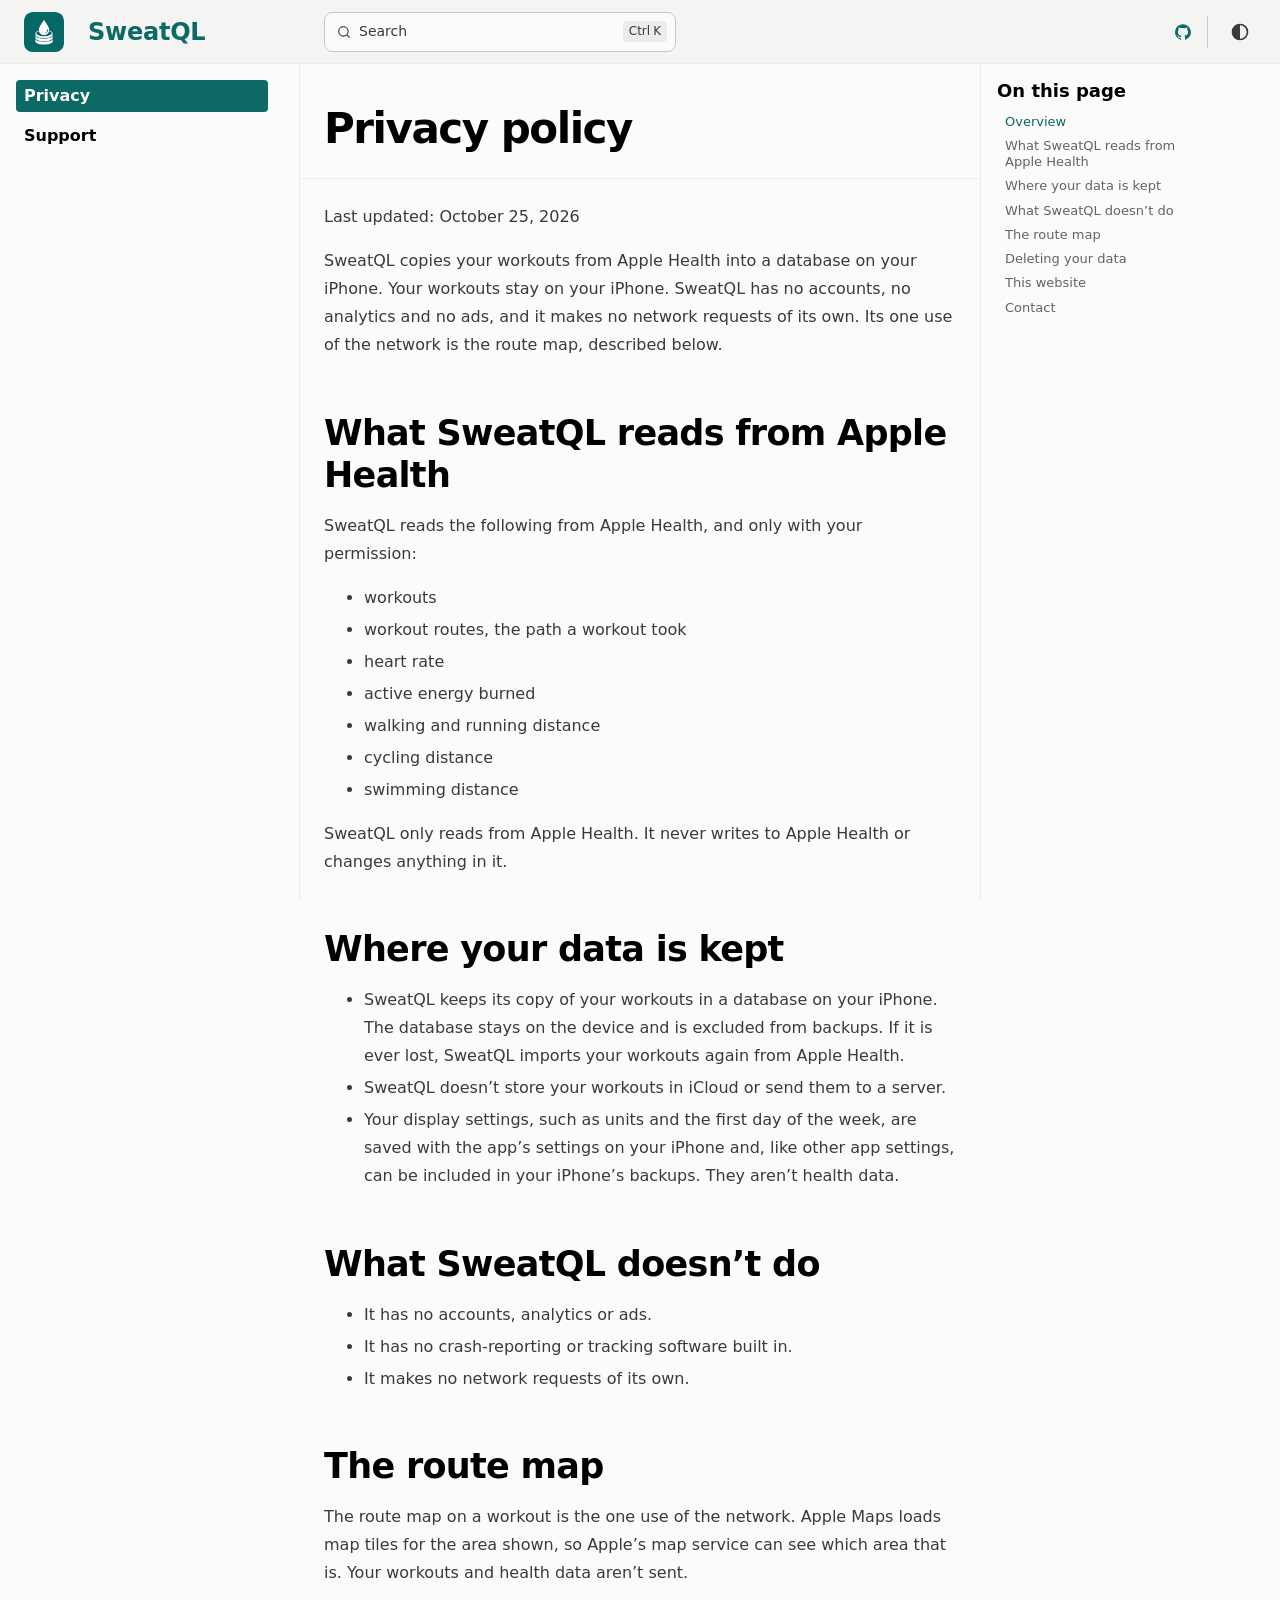
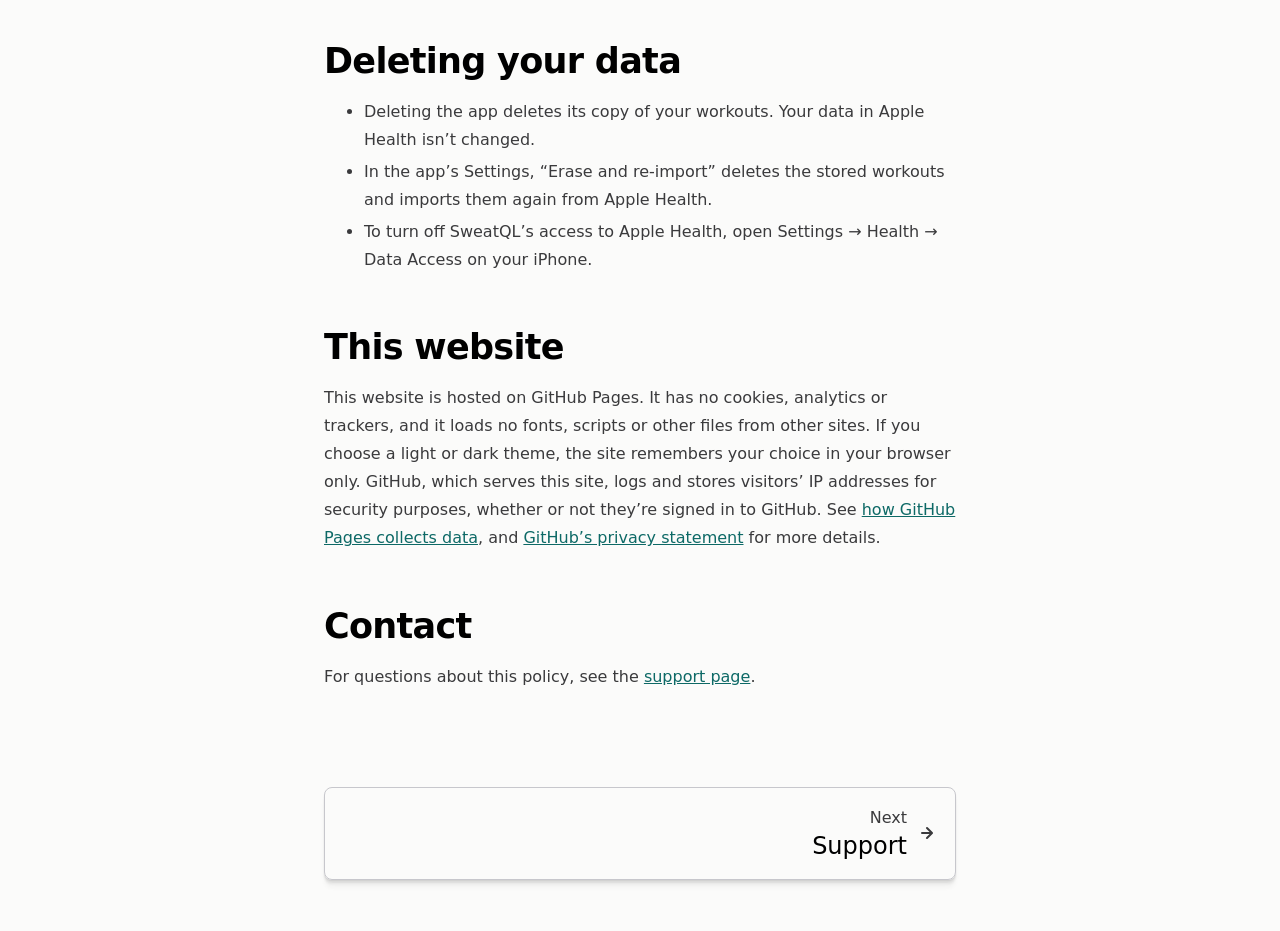
==== commit 0e3cde05: "Sync website from 97932d4" ====
--- a/privacy/index.html
+++ b/privacy/index.html
@@ -24,7 +24,8 @@
 			},
 		};
 	})();
-</script><template id="theme-icons"><svg aria-hidden="true" class="light astro-hkc32dio" width="16" height="16" viewBox="0 0 24 24" fill="currentColor" style="--sl-icon-size: 1em;"><path d="M5 12a1 1 0 0 0-1-1H3a1 1 0 0 0 0 2h1a1 1 0 0 0 1-1Zm.64 5-.71.71a1 1 0 0 0 0 1.41 1 1 0 0 0 1.41 0l.71-.71A1 1 0 0 0 5.64 17ZM12 5a1 1 0 0 0 1-1V3a1 1 0 0 0-2 0v1a1 1 0 0 0 1 1Zm5.66 2.34a1 1 0 0 0 .7-.29l.71-.71a1 1 0 1 0-1.41-1.41l-.66.71a1 1 0 0 0 0 1.41 1 1 0 0 0 .66.29Zm-12-.29a1 1 0 0 0 1.41 0 1 1 0 0 0 0-1.41l-.71-.71a1.004 1.004 0 1 0-1.43 1.41l.73.71ZM21 11h-1a1 1 0 0 0 0 2h1a1 1 0 0 0 0-2Zm-2.64 6A1 1 0 0 0 17 18.36l.71.71a1 1 0 0 0 1.41 0 1 1 0 0 0 0-1.41l-.76-.66ZM12 6.5a5.5 5.5 0 1 0 5.5 5.5A5.51 5.51 0 0 0 12 6.5Zm0 9a3.5 3.5 0 1 1 0-7 3.5 3.5 0 0 1 0 7Zm0 3.5a1 1 0 0 0-1 1v1a1 1 0 0 0 2 0v-1a1 1 0 0 0-1-1Z"/></svg><svg aria-hidden="true" class="dark astro-hkc32dio" width="16" height="16" viewBox="0 0 24 24" fill="currentColor" style="--sl-icon-size: 1em;"><path d="M21.64 13a1 1 0 0 0-1.05-.14 8.049 8.049 0 0 1-3.37.73 8.15 8.15 0 0 1-8.14-8.1 8.59 8.59 0 0 1 .25-2A1 1 0 0 0 8 2.36a10.14 10.14 0 1 0 14 11.69 1 1 0 0 0-.36-1.05Zm-9.5 6.69A8.14 8.14 0 0 1 7.08 5.22v.27a10.15 10.15 0 0 0 10.14 10.14 9.784 9.784 0 0 0 2.1-.22 8.11 8.11 0 0 1-7.18 4.32v-.04Z"/></svg><svg aria-hidden="true" class="auto astro-hkc32dio" width="16" height="16" viewBox="0 0 24 24" fill="currentColor" style="--sl-icon-size: 1em;"><path d="M21 14h-1V7a3 3 0 0 0-3-3H7a3 3 0 0 0-3 3v7H3a1 1 0 0 0-1 1v2a3 3 0 0 0 3 3h14a3 3 0 0 0 3-3v-2a1 1 0 0 0-1-1ZM6 7a1 1 0 0 1 1-1h10a1 1 0 0 1 1 1v7H6V7Zm14 10a1 1 0 0 1-1 1H5a1 1 0 0 1-1-1v-1h16v1Z"/></svg></template><link rel="stylesheet" href="/_astro/print.ehPL0gv-.css" media="print"><link rel="stylesheet" href="/_astro/common.CAJH_3qJ.css"><script type="module" src="/_astro/page.cNngjUgL.js"></script></head><body class="astro-g5ptsecz"><a class="sl-skip-link astro-qb7clj6f" href="#_top">Skip to content</a><div class="page sl-flex astro-yntsjkba"><header class="header astro-yntsjkba"><div class="header astro-by6fddyj"><div class="title-wrapper sl-flex astro-by6fddyj"><a href="/" class="site-title sl-flex astro-6rvad3va"><img class="astro-6rvad3va" alt="SweatQL app icon" src="/_astro/logo.Dnua3NuW.png" width="128" height="128"><span class="astro-6rvad3va" translate="no">SweatQL</span></a></div><div class="sl-flex print:hidden astro-by6fddyj"><site-search class="astro-by6fddyj astro-b5kgnn7o" data-translations="{&quot;placeholder&quot;:&quot;Search&quot;}"><button data-open-modal disabled aria-label="Search" aria-keyshortcuts="Control+K" class="astro-b5kgnn7o"><svg aria-hidden="true" class="astro-b5kgnn7o astro-hkc32dio" width="16" height="16" viewBox="0 0 24 24" fill="currentColor" style="--sl-icon-size: 1em;"><path d="M21.71 20.29 18 16.61A9 9 0 1 0 16.61 18l3.68 3.68a.999.999 0 0 0 1.42 0 1 1 0 0 0 0-1.39ZM11 18a7 7 0 1 1 0-14 7 7 0 0 1 0 14Z"/></svg><span class="sl-hidden md:sl-block astro-b5kgnn7o" aria-hidden="true">Search</span><kbd class="sl-hidden md:sl-flex astro-b5kgnn7o" style="display: none;"><kbd class="astro-b5kgnn7o">Ctrl</kbd><kbd class="astro-b5kgnn7o">K</kbd></kbd></button><dialog style="padding:0" aria-label="Search" class="astro-b5kgnn7o"><div class="dialog-frame sl-flex astro-b5kgnn7o"><button data-close-modal class="sl-flex md:sl-hidden astro-b5kgnn7o">Cancel</button><div class="search-container astro-b5kgnn7o"><div id="starlight__search" class="astro-b5kgnn7o"></div></div></div></dialog></site-search><script>
+</script><template id="theme-icons"><svg aria-hidden="true" class="light astro-hkc32dio" width="16" height="16" viewBox="0 0 24 24" fill="currentColor" style="--sl-icon-size: 1em;"><path d="M5 12a1 1 0 0 0-1-1H3a1 1 0 0 0 0 2h1a1 1 0 0 0 1-1Zm.64 5-.71.71a1 1 0 0 0 0 1.41 1 1 0 0 0 1.41 0l.71-.71A1 1 0 0 0 5.64 17ZM12 5a1 1 0 0 0 1-1V3a1 1 0 0 0-2 0v1a1 1 0 0 0 1 1Zm5.66 2.34a1 1 0 0 0 .7-.29l.71-.71a1 1 0 1 0-1.41-1.41l-.66.71a1 1 0 0 0 0 1.41 1 1 0 0 0 .66.29Zm-12-.29a1 1 0 0 0 1.41 0 1 1 0 0 0 0-1.41l-.71-.71a1.004 1.004 0 1 0-1.43 1.41l.73.71ZM21 11h-1a1 1 0 0 0 0 2h1a1 1 0 0 0 0-2Zm-2.64 6A1 1 0 0 0 17 18.36l.71.71a1 1 0 0 0 1.41 0 1 1 0 0 0 0-1.41l-.76-.66ZM12 6.5a5.5 5.5 0 1 0 5.5 5.5A5.51 5.51 0 0 0 12 6.5Zm0 9a3.5 3.5 0 1 1 0-7 3.5 3.5 0 0 1 0 7Zm0 3.5a1 1 0 0 0-1 1v1a1 1 0 0 0 2 0v-1a1 1 0 0 0-1-1Z"/></svg><svg aria-hidden="true" class="dark astro-hkc32dio" width="16" height="16" viewBox="0 0 24 24" fill="currentColor" style="--sl-icon-size: 1em;"><path d="M21.64 13a1 1 0 0 0-1.05-.14 8.049 8.049 0 0 1-3.37.73 8.15 8.15 0 0 1-8.14-8.1 8.59 8.59 0 0 1 .25-2A1 1 0 0 0 8 2.36a10.14 10.14 0 1 0 14 11.69 1 1 0 0 0-.36-1.05Zm-9.5 6.69A8.14 8.14 0 0 1 7.08 5.22v.27a10.15 10.15 0 0 0 10.14 10.14 9.784 9.784 0 0 0 2.1-.22 8.11 8.11 0 0 1-7.18 4.32v-.04Z"/></svg><svg aria-hidden="true" class="auto astro-hkc32dio" width="16" height="16" viewBox="0 0 24 24" fill="currentColor" style="--sl-icon-size: 1em;"><path d="M21 14h-1V7a3 3 0 0 0-3-3H7a3 3 0 0 0-3 3v7H3a1 1 0 0 0-1 1v2a3 3 0 0 0 3 3h14a3 3 0 0 0 3-3v-2a1 1 0 0 0-1-1ZM6 7a1 1 0 0 1 1-1h10a1 1 0 0 1 1 1v7H6V7Zm14 10a1 1 0 0 1-1 1H5a1 1 0 0 1-1-1v-1h16v1Z"/></svg></template><link rel="stylesheet" href="/_astro/print.ehPL0gv-.css" media="print"><link rel="stylesheet" href="/_astro/common.CAJH_3qJ.css"><style>sweatql-theme-toggle:where(.astro-l6lhmie6){display:inline-flex}.theme-toggle:where(.astro-l6lhmie6){width:2rem;height:2rem;color:inherit;cursor:pointer;background:0 0;border:0;border-radius:50%;justify-content:center;align-items:center;padding:0;display:inline-flex}.theme-toggle:where(.astro-l6lhmie6):hover{background:color-mix(in srgb, currentColor 10%, transparent)}.theme-toggle:where(.astro-l6lhmie6):focus-visible{outline-offset:2px;outline:2px solid}svg:where(.astro-l6lhmie6){fill:none;stroke:currentColor;stroke-width:2px;stroke-linecap:round;stroke-linejoin:round;width:1.25rem;height:1.25rem;display:none}svg:where(.astro-l6lhmie6) .fill:where(.astro-l6lhmie6){fill:currentColor;stroke:none}:where(.astro-l6lhmie6)[data-choice=light] .light:where(.astro-l6lhmie6),:where(.astro-l6lhmie6)[data-choice=dark] .dark:where(.astro-l6lhmie6),:where(.astro-l6lhmie6)[data-choice=auto] .auto:where(.astro-l6lhmie6){display:block}
+</style><script type="module" src="/_astro/page.cNngjUgL.js"></script></head><body class="astro-g5ptsecz"><a class="sl-skip-link astro-qb7clj6f" href="#_top">Skip to content</a><div class="page sl-flex astro-yntsjkba"><header class="header astro-yntsjkba"><div class="header astro-by6fddyj"><div class="title-wrapper sl-flex astro-by6fddyj"><a href="/" class="site-title sl-flex astro-6rvad3va"><img class="astro-6rvad3va" alt="SweatQL app icon" src="/_astro/logo.Dnua3NuW.png" width="128" height="128"><span class="astro-6rvad3va" translate="no">SweatQL</span></a></div><div class="sl-flex print:hidden astro-by6fddyj"><site-search class="astro-by6fddyj astro-b5kgnn7o" data-translations="{&quot;placeholder&quot;:&quot;Search&quot;}"><button data-open-modal disabled aria-label="Search" aria-keyshortcuts="Control+K" class="astro-b5kgnn7o"><svg aria-hidden="true" class="astro-b5kgnn7o astro-hkc32dio" width="16" height="16" viewBox="0 0 24 24" fill="currentColor" style="--sl-icon-size: 1em;"><path d="M21.71 20.29 18 16.61A9 9 0 1 0 16.61 18l3.68 3.68a.999.999 0 0 0 1.42 0 1 1 0 0 0 0-1.39ZM11 18a7 7 0 1 1 0-14 7 7 0 0 1 0 14Z"/></svg><span class="sl-hidden md:sl-block astro-b5kgnn7o" aria-hidden="true">Search</span><kbd class="sl-hidden md:sl-flex astro-b5kgnn7o" style="display: none;"><kbd class="astro-b5kgnn7o">Ctrl</kbd><kbd class="astro-b5kgnn7o">K</kbd></kbd></button><dialog style="padding:0" aria-label="Search" class="astro-b5kgnn7o"><div class="dialog-frame sl-flex astro-b5kgnn7o"><button data-close-modal class="sl-flex md:sl-hidden astro-b5kgnn7o">Cancel</button><div class="search-container astro-b5kgnn7o"><div id="starlight__search" class="astro-b5kgnn7o"></div></div></div></dialog></site-search><script>
 	(() => {
 		const openBtn = document.querySelector('button[data-open-modal]');
 		const shortcut = openBtn?.querySelector('kbd');
@@ -36,9 +37,18 @@
 		}
 		shortcut.style.display = '';
 	})();
-</script><script type="module" src="/_astro/Search.astro_astro_type_script_index_0_lang.Djc9ZKGJ.js"></script></div><div class="sl-hidden md:sl-flex print:hidden right-group astro-by6fddyj"><div class="sl-flex social-icons astro-by6fddyj"><a href="https://github.com/sweatql/sweatql-docs" rel="me" class="sl-flex astro-n2mnl6yq"><span class="sr-only astro-n2mnl6yq">GitHub</span><svg aria-hidden="true" class="astro-n2mnl6yq astro-hkc32dio" width="16" height="16" viewBox="0 0 24 24" fill="currentColor" style="--sl-icon-size: 1em;"><path d="M12 .3a12 12 0 0 0-3.8 23.38c.6.12.83-.26.83-.57L9 21.07c-3.34.72-4.04-1.61-4.04-1.61-.55-1.39-1.34-1.76-1.34-1.76-1.08-.74.09-.73.09-.73 1.2.09 1.83 1.24 1.83 1.24 1.08 1.83 2.81 1.3 3.5 1 .1-.78.42-1.31.76-1.61-2.67-.3-5.47-1.33-5.47-5.93 0-1.31.47-2.38 1.24-3.22-.14-.3-.54-1.52.1-3.18 0 0 1-.32 3.3 1.23a11.5 11.5 0 0 1 6 0c2.28-1.55 3.29-1.23 3.29-1.23.64 1.66.24 2.88.12 3.18a4.65 4.65 0 0 1 1.23 3.22c0 4.61-2.8 5.63-5.48 5.92.42.36.81 1.1.81 2.22l-.01 3.29c0 .31.2.69.82.57A12 12 0 0 0 12 .3Z"/></svg></a></div><starlight-theme-select><label style="--sl-select-width: 6.25em" class="astro-2z5xp7gb"><span class="sr-only astro-2z5xp7gb">Select theme</span><svg aria-hidden="true" class="icon label-icon astro-2z5xp7gb astro-hkc32dio" width="16" height="16" viewBox="0 0 24 24" fill="currentColor" style="--sl-icon-size: 1em;"><path d="M21 14h-1V7a3 3 0 0 0-3-3H7a3 3 0 0 0-3 3v7H3a1 1 0 0 0-1 1v2a3 3 0 0 0 3 3h14a3 3 0 0 0 3-3v-2a1 1 0 0 0-1-1ZM6 7a1 1 0 0 1 1-1h10a1 1 0 0 1 1 1v7H6V7Zm14 10a1 1 0 0 1-1 1H5a1 1 0 0 1-1-1v-1h16v1Z"/></svg><select autocomplete="off" class="astro-2z5xp7gb"><option value="dark" class="astro-2z5xp7gb">Dark</option><option value="light" class="astro-2z5xp7gb">Light</option><option value="auto" selected class="astro-2z5xp7gb">Auto</option></select><svg aria-hidden="true" class="icon caret astro-2z5xp7gb astro-hkc32dio" width="16" height="16" viewBox="0 0 24 24" fill="currentColor" style="--sl-icon-size: 1em;"><path d="M17 9.17a1 1 0 0 0-1.41 0L12 12.71 8.46 9.17a1 1 0 1 0-1.41 1.42l4.24 4.24a1.002 1.002 0 0 0 1.42 0L17 10.59a1.002 1.002 0 0 0 0-1.42Z"/></svg></label></starlight-theme-select><script>
-	StarlightThemeProvider.updatePickers();
-</script><script type="module">var e=`starlight-theme`,t=e=>e===`auto`||e===`dark`||e===`light`?e:`auto`,n=()=>t(typeof localStorage<`u`&&localStorage.getItem(e));function r(t){typeof localStorage<`u`&&localStorage.setItem(e,t===`light`||t===`dark`?t:``)}var i=()=>matchMedia(`(prefers-color-scheme: light)`).matches?`light`:`dark`;function a(e){StarlightThemeProvider.updatePickers(e),document.documentElement.dataset.theme=e===`auto`?i():e,r(e)}matchMedia(`(prefers-color-scheme: light)`).addEventListener(`change`,()=>{n()===`auto`&&a(`auto`)});var o=class extends HTMLElement{constructor(){super(),a(n()),this.querySelector(`select`)?.addEventListener(`change`,e=>{e.currentTarget instanceof HTMLSelectElement&&a(t(e.currentTarget.value))})}};customElements.define(`starlight-theme-select`,o);</script><script type="module">var e=class extends HTMLElement{constructor(){super();let e=this.querySelector(`select`);e&&(e.addEventListener(`change`,e=>{e.currentTarget instanceof HTMLSelectElement&&(window.location.pathname=e.currentTarget.value)}),window.addEventListener(`pageshow`,t=>{if(!t.persisted)return;let n=e.querySelector(`option[selected]`)?.index;n!==e.selectedIndex&&(e.selectedIndex=n??0)}))}};customElements.define(`starlight-lang-select`,e);</script></div></div></header><nav class="sidebar print:hidden astro-yntsjkba" aria-label="Main"><button popovertarget="starlight__sidebar" class="sl-menu-button sl-flex md:sl-hidden print:hidden astro-r2osgdlg"><svg aria-hidden="true" class="open-menu astro-r2osgdlg astro-hkc32dio" width="16" height="16" viewBox="0 0 24 24" fill="currentColor" style="--sl-icon-size: 1em;"><path d="M3 8h18a1 1 0 1 0 0-2H3a1 1 0 0 0 0 2Zm18 8H3a1 1 0 0 0 0 2h18a1 1 0 0 0 0-2Zm0-5H3a1 1 0 0 0 0 2h18a1 1 0 0 0 0-2Z"/></svg><svg aria-hidden="true" class="close-menu astro-r2osgdlg astro-hkc32dio" width="16" height="16" viewBox="0 0 24 24" fill="currentColor" style="--sl-icon-size: 1em;"><path d="m13.41 12 6.3-6.29a1.004 1.004 0 1 0-1.42-1.42L12 10.59l-6.29-6.3a1.004 1.004 0 0 0-1.42 1.42l6.3 6.29-6.3 6.29a1 1 0 0 0 0 1.42.998.998 0 0 0 1.42 0l6.29-6.3 6.29 6.3a.999.999 0 0 0 1.42 0 1 1 0 0 0 0-1.42L13.41 12Z"/></svg><span class="sr-only astro-r2osgdlg">Menu</span></button><script type="module">var e=class extends HTMLElement{constructor(){super();let e=matchMedia(`(min-width: 50em)`),t=()=>{this.popover=e.matches?null:`auto`};t(),e.addEventListener(`change`,()=>t()),this.addEventListener(`toggle`,({newState:e})=>this.trapFocus(e===`open`))}trapFocus(e){document.querySelectorAll(`.main-frame, .sl-skip-link`).forEach(t=>{t.toggleAttribute(`inert`,e)})}};customElements.define(`sl-sidebar-pane`,e);</script><sl-sidebar-pane popover id="starlight__sidebar" class="sidebar-pane astro-yntsjkba"><div class="sidebar-content sl-flex astro-yntsjkba"><sl-sidebar-state-persist data-hash="14ndf66" class="astro-ipdry5cl"><script aria-hidden="true">
+</script><script type="module" src="/_astro/Search.astro_astro_type_script_index_0_lang.Djc9ZKGJ.js"></script></div><div class="sl-hidden md:sl-flex print:hidden right-group astro-by6fddyj"><div class="sl-flex social-icons astro-by6fddyj"><a href="https://github.com/sweatql/sweatql-docs" rel="me" class="sl-flex astro-n2mnl6yq"><span class="sr-only astro-n2mnl6yq">GitHub</span><svg aria-hidden="true" class="astro-n2mnl6yq astro-hkc32dio" width="16" height="16" viewBox="0 0 24 24" fill="currentColor" style="--sl-icon-size: 1em;"><path d="M12 .3a12 12 0 0 0-3.8 23.38c.6.12.83-.26.83-.57L9 21.07c-3.34.72-4.04-1.61-4.04-1.61-.55-1.39-1.34-1.76-1.34-1.76-1.08-.74.09-.73.09-.73 1.2.09 1.83 1.24 1.83 1.24 1.08 1.83 2.81 1.3 3.5 1 .1-.78.42-1.31.76-1.61-2.67-.3-5.47-1.33-5.47-5.93 0-1.31.47-2.38 1.24-3.22-.14-.3-.54-1.52.1-3.18 0 0 1-.32 3.3 1.23a11.5 11.5 0 0 1 6 0c2.28-1.55 3.29-1.23 3.29-1.23.64 1.66.24 2.88.12 3.18a4.65 4.65 0 0 1 1.23 3.22c0 4.61-2.8 5.63-5.48 5.92.42.36.81 1.1.81 2.22l-.01 3.29c0 .31.2.69.82.57A12 12 0 0 0 12 .3Z"/></svg></a></div><sweatql-theme-toggle data-choice="auto" class="astro-l6lhmie6"><button type="button" class="theme-toggle astro-l6lhmie6" aria-label="Theme: auto" title="Theme: auto"><svg class="light astro-l6lhmie6" viewBox="0 0 24 24" aria-hidden="true"><circle cx="12" cy="12" r="4" class="astro-l6lhmie6"></circle><path d="M12 2v2M12 20v2M4.93 4.93l1.41 1.41M17.66 17.66l1.41 1.41M2 12h2M20 12h2M4.93 19.07l1.41-1.41M17.66 6.34l1.41-1.41" class="astro-l6lhmie6"></path></svg><svg class="dark astro-l6lhmie6" viewBox="0 0 24 24" aria-hidden="true"><path d="M20.5 14.5A8.5 8.5 0 0 1 9.5 3.5a8.5 8.5 0 1 0 11 11z" class="astro-l6lhmie6"></path></svg><svg class="auto astro-l6lhmie6" viewBox="0 0 24 24" aria-hidden="true"><circle cx="12" cy="12" r="9" class="astro-l6lhmie6"></circle><path class="fill astro-l6lhmie6" d="M12 3a9 9 0 0 0 0 18z"></path></svg></button></sweatql-theme-toggle><script>
+	(() => {
+		let stored = '';
+		try {
+			stored = localStorage.getItem('starlight-theme') || '';
+		} catch {}
+		const choice = stored === 'light' || stored === 'dark' ? stored : 'auto';
+		document.querySelectorAll('sweatql-theme-toggle').forEach((toggle) => {
+			toggle.dataset.choice = choice;
+		});
+	})();
+</script><script type="module">var e=`starlight-theme`,t={auto:`light`,light:`dark`,dark:`auto`},n=matchMedia(`(prefers-color-scheme: light)`),r=()=>{let t=null;try{t=localStorage.getItem(e)}catch{}return t===`light`||t===`dark`?t:`auto`},i=e=>{document.documentElement.dataset.theme=e===`auto`?n.matches?`light`:`dark`:e;let t=`Theme: ${e}`;document.querySelectorAll(`sweatql-theme-toggle`).forEach(n=>{n.dataset.choice=e;let r=n.querySelector(`button`);r?.setAttribute(`aria-label`,t),r?.setAttribute(`title`,t)})};n.addEventListener(`change`,()=>{r()===`auto`&&i(`auto`)});var a=class extends HTMLElement{connectedCallback(){i(r()),this.querySelector(`button`)?.addEventListener(`click`,()=>{let n=t[r()];try{localStorage.setItem(e,n===`auto`?``:n)}catch{}i(n)})}};customElements.define(`sweatql-theme-toggle`,a);</script><script type="module">var e=class extends HTMLElement{constructor(){super();let e=this.querySelector(`select`);e&&(e.addEventListener(`change`,e=>{e.currentTarget instanceof HTMLSelectElement&&(window.location.pathname=e.currentTarget.value)}),window.addEventListener(`pageshow`,t=>{if(!t.persisted)return;let n=e.querySelector(`option[selected]`)?.index;n!==e.selectedIndex&&(e.selectedIndex=n??0)}))}};customElements.define(`starlight-lang-select`,e);</script></div></div></header><nav class="sidebar print:hidden astro-yntsjkba" aria-label="Main"><button popovertarget="starlight__sidebar" class="sl-menu-button sl-flex md:sl-hidden print:hidden astro-r2osgdlg"><svg aria-hidden="true" class="open-menu astro-r2osgdlg astro-hkc32dio" width="16" height="16" viewBox="0 0 24 24" fill="currentColor" style="--sl-icon-size: 1em;"><path d="M3 8h18a1 1 0 1 0 0-2H3a1 1 0 0 0 0 2Zm18 8H3a1 1 0 0 0 0 2h18a1 1 0 0 0 0-2Zm0-5H3a1 1 0 0 0 0 2h18a1 1 0 0 0 0-2Z"/></svg><svg aria-hidden="true" class="close-menu astro-r2osgdlg astro-hkc32dio" width="16" height="16" viewBox="0 0 24 24" fill="currentColor" style="--sl-icon-size: 1em;"><path d="m13.41 12 6.3-6.29a1.004 1.004 0 1 0-1.42-1.42L12 10.59l-6.29-6.3a1.004 1.004 0 0 0-1.42 1.42l6.3 6.29-6.3 6.29a1 1 0 0 0 0 1.42.998.998 0 0 0 1.42 0l6.29-6.3 6.29 6.3a.999.999 0 0 0 1.42 0 1 1 0 0 0 0-1.42L13.41 12Z"/></svg><span class="sr-only astro-r2osgdlg">Menu</span></button><script type="module">var e=class extends HTMLElement{constructor(){super();let e=matchMedia(`(min-width: 50em)`),t=()=>{this.popover=e.matches?null:`auto`};t(),e.addEventListener(`change`,()=>t()),this.addEventListener(`toggle`,({newState:e})=>this.trapFocus(e===`open`))}trapFocus(e){document.querySelectorAll(`.main-frame, .sl-skip-link`).forEach(t=>{t.toggleAttribute(`inert`,e)})}};customElements.define(`sl-sidebar-pane`,e);</script><sl-sidebar-pane popover id="starlight__sidebar" class="sidebar-pane astro-yntsjkba"><div class="sidebar-content sl-flex astro-yntsjkba"><sl-sidebar-state-persist data-hash="14ndf66" class="astro-ipdry5cl"><script aria-hidden="true">
 		(() => {
 			try {
 				if (!matchMedia('(min-width: 50em)').matches) return;
@@ -68,8 +78,17 @@
 			scroller.scrollTop = window._starlightScrollRestore;
 			delete window._starlightScrollRestore;
 		})();
-	</script></sl-sidebar-state-persist><div class="md:sl-hidden"><div class="mobile-preferences sl-flex astro-p4azlveh"><div class="social-icons astro-p4azlveh"><a href="https://github.com/sweatql/sweatql-docs" rel="me" class="sl-flex astro-n2mnl6yq"><span class="sr-only astro-n2mnl6yq">GitHub</span><svg aria-hidden="true" class="astro-n2mnl6yq astro-hkc32dio" width="16" height="16" viewBox="0 0 24 24" fill="currentColor" style="--sl-icon-size: 1em;"><path d="M12 .3a12 12 0 0 0-3.8 23.38c.6.12.83-.26.83-.57L9 21.07c-3.34.72-4.04-1.61-4.04-1.61-.55-1.39-1.34-1.76-1.34-1.76-1.08-.74.09-.73.09-.73 1.2.09 1.83 1.24 1.83 1.24 1.08 1.83 2.81 1.3 3.5 1 .1-.78.42-1.31.76-1.61-2.67-.3-5.47-1.33-5.47-5.93 0-1.31.47-2.38 1.24-3.22-.14-.3-.54-1.52.1-3.18 0 0 1-.32 3.3 1.23a11.5 11.5 0 0 1 6 0c2.28-1.55 3.29-1.23 3.29-1.23.64 1.66.24 2.88.12 3.18a4.65 4.65 0 0 1 1.23 3.22c0 4.61-2.8 5.63-5.48 5.92.42.36.81 1.1.81 2.22l-.01 3.29c0 .31.2.69.82.57A12 12 0 0 0 12 .3Z"/></svg></a></div><starlight-theme-select><label style="--sl-select-width: 6.25em" class="astro-2z5xp7gb"><span class="sr-only astro-2z5xp7gb">Select theme</span><svg aria-hidden="true" class="icon label-icon astro-2z5xp7gb astro-hkc32dio" width="16" height="16" viewBox="0 0 24 24" fill="currentColor" style="--sl-icon-size: 1em;"><path d="M21 14h-1V7a3 3 0 0 0-3-3H7a3 3 0 0 0-3 3v7H3a1 1 0 0 0-1 1v2a3 3 0 0 0 3 3h14a3 3 0 0 0 3-3v-2a1 1 0 0 0-1-1ZM6 7a1 1 0 0 1 1-1h10a1 1 0 0 1 1 1v7H6V7Zm14 10a1 1 0 0 1-1 1H5a1 1 0 0 1-1-1v-1h16v1Z"/></svg><select autocomplete="off" class="astro-2z5xp7gb"><option value="dark" class="astro-2z5xp7gb">Dark</option><option value="light" class="astro-2z5xp7gb">Light</option><option value="auto" selected class="astro-2z5xp7gb">Auto</option></select><svg aria-hidden="true" class="icon caret astro-2z5xp7gb astro-hkc32dio" width="16" height="16" viewBox="0 0 24 24" fill="currentColor" style="--sl-icon-size: 1em;"><path d="M17 9.17a1 1 0 0 0-1.41 0L12 12.71 8.46 9.17a1 1 0 1 0-1.41 1.42l4.24 4.24a1.002 1.002 0 0 0 1.42 0L17 10.59a1.002 1.002 0 0 0 0-1.42Z"/></svg></label></starlight-theme-select><script>
-	StarlightThemeProvider.updatePickers();
+	</script></sl-sidebar-state-persist><div class="md:sl-hidden"><div class="mobile-preferences sl-flex astro-p4azlveh"><div class="social-icons astro-p4azlveh"><a href="https://github.com/sweatql/sweatql-docs" rel="me" class="sl-flex astro-n2mnl6yq"><span class="sr-only astro-n2mnl6yq">GitHub</span><svg aria-hidden="true" class="astro-n2mnl6yq astro-hkc32dio" width="16" height="16" viewBox="0 0 24 24" fill="currentColor" style="--sl-icon-size: 1em;"><path d="M12 .3a12 12 0 0 0-3.8 23.38c.6.12.83-.26.83-.57L9 21.07c-3.34.72-4.04-1.61-4.04-1.61-.55-1.39-1.34-1.76-1.34-1.76-1.08-.74.09-.73.09-.73 1.2.09 1.83 1.24 1.83 1.24 1.08 1.83 2.81 1.3 3.5 1 .1-.78.42-1.31.76-1.61-2.67-.3-5.47-1.33-5.47-5.93 0-1.31.47-2.38 1.24-3.22-.14-.3-.54-1.52.1-3.18 0 0 1-.32 3.3 1.23a11.5 11.5 0 0 1 6 0c2.28-1.55 3.29-1.23 3.29-1.23.64 1.66.24 2.88.12 3.18a4.65 4.65 0 0 1 1.23 3.22c0 4.61-2.8 5.63-5.48 5.92.42.36.81 1.1.81 2.22l-.01 3.29c0 .31.2.69.82.57A12 12 0 0 0 12 .3Z"/></svg></a></div><sweatql-theme-toggle data-choice="auto" class="astro-l6lhmie6"><button type="button" class="theme-toggle astro-l6lhmie6" aria-label="Theme: auto" title="Theme: auto"><svg class="light astro-l6lhmie6" viewBox="0 0 24 24" aria-hidden="true"><circle cx="12" cy="12" r="4" class="astro-l6lhmie6"></circle><path d="M12 2v2M12 20v2M4.93 4.93l1.41 1.41M17.66 17.66l1.41 1.41M2 12h2M20 12h2M4.93 19.07l1.41-1.41M17.66 6.34l1.41-1.41" class="astro-l6lhmie6"></path></svg><svg class="dark astro-l6lhmie6" viewBox="0 0 24 24" aria-hidden="true"><path d="M20.5 14.5A8.5 8.5 0 0 1 9.5 3.5a8.5 8.5 0 1 0 11 11z" class="astro-l6lhmie6"></path></svg><svg class="auto astro-l6lhmie6" viewBox="0 0 24 24" aria-hidden="true"><circle cx="12" cy="12" r="9" class="astro-l6lhmie6"></circle><path class="fill astro-l6lhmie6" d="M12 3a9 9 0 0 0 0 18z"></path></svg></button></sweatql-theme-toggle><script>
+	(() => {
+		let stored = '';
+		try {
+			stored = localStorage.getItem('starlight-theme') || '';
+		} catch {}
+		const choice = stored === 'light' || stored === 'dark' ? stored : 'auto';
+		document.querySelectorAll('sweatql-theme-toggle').forEach((toggle) => {
+			toggle.dataset.choice = choice;
+		});
+	})();
 </script></div></div></div></sl-sidebar-pane></nav><div class="main-frame astro-yntsjkba"><script type="module">var e=document.getElementById(`starlight__sidebar`),t=e?.querySelector(`sl-sidebar-state-persist`),n=`sl-sidebar-state`,r=()=>{let r=[],i=t?.dataset.hash||``;try{let e=sessionStorage.getItem(n),t=JSON.parse(e||`{}`);Array.isArray(t.open)&&t.hash===i&&(r=t.open)}catch{}return{hash:i,open:r,scroll:e?.scrollTop||0}},i=e=>{try{sessionStorage.setItem(n,JSON.stringify(e))}catch{}},a=()=>i(r()),o=(e,t)=>{let n=r();n.open[t]=e,i(n)};t?.addEventListener(`click`,e=>{if(!(e.target instanceof Element))return;let t=e.target.closest(`summary`)?.closest(`details`);if(!t)return;let n=t.querySelector(`sl-sidebar-restore`),r=parseInt(n?.dataset.index||``);isNaN(r)||o(!t.open,r)}),addEventListener(`visibilitychange`,()=>{document.visibilityState===`hidden`&&a()});</script><div class="lg:sl-flex astro-lrzkfocr"><aside class="right-sidebar-container print:hidden astro-lrzkfocr"><div class="right-sidebar astro-lrzkfocr"><div class="lg:sl-hidden astro-qok35upx"><mobile-starlight-toc data-min-h="2" data-max-h="3" class="astro-66cqc7ze"><nav aria-labelledby="starlight__on-this-page--mobile" class="astro-66cqc7ze"><details id="starlight__mobile-toc" class="astro-66cqc7ze"><summary id="starlight__on-this-page--mobile" class="sl-flex astro-66cqc7ze"><span class="toggle sl-flex astro-66cqc7ze">On this page<svg aria-hidden="true" class="caret astro-66cqc7ze astro-hkc32dio" width="16" height="16" viewBox="0 0 24 24" fill="currentColor" style="--sl-icon-size: 1rem;"><path d="m14.83 11.29-4.24-4.24a1 1 0 1 0-1.42 1.41L12.71 12l-3.54 3.54a1 1 0 0 0 0 1.41 1 1 0 0 0 .71.29 1 1 0 0 0 .71-.29l4.24-4.24a1.002 1.002 0 0 0 0-1.42Z"/></svg></span><span class="display-current astro-66cqc7ze"></span></summary><div class="dropdown astro-66cqc7ze"><ul class="isMobile astro-jugkfwgx" style="--depth: 0;"><li style="--depth: 0;" class="astro-jugkfwgx"><a href="#_top" style="--depth: 0;" class="astro-jugkfwgx"><span style="--depth: 0;" class="astro-jugkfwgx">Overview</span></a></li><li style="--depth: 0;" class="astro-jugkfwgx"><a href="#what-sweatql-reads-from-apple-health" style="--depth: 0;" class="astro-jugkfwgx"><span style="--depth: 0;" class="astro-jugkfwgx">What SweatQL reads from Apple Health</span></a></li><li style="--depth: 0;" class="astro-jugkfwgx"><a href="#where-your-data-is-kept" style="--depth: 0;" class="astro-jugkfwgx"><span style="--depth: 0;" class="astro-jugkfwgx">Where your data is kept</span></a></li><li style="--depth: 0;" class="astro-jugkfwgx"><a href="#what-sweatql-doesnt-do" style="--depth: 0;" class="astro-jugkfwgx"><span style="--depth: 0;" class="astro-jugkfwgx">What SweatQL doesn’t do</span></a></li><li style="--depth: 0;" class="astro-jugkfwgx"><a href="#the-route-map" style="--depth: 0;" class="astro-jugkfwgx"><span style="--depth: 0;" class="astro-jugkfwgx">The route map</span></a></li><li style="--depth: 0;" class="astro-jugkfwgx"><a href="#deleting-your-data" style="--depth: 0;" class="astro-jugkfwgx"><span style="--depth: 0;" class="astro-jugkfwgx">Deleting your data</span></a></li><li style="--depth: 0;" class="astro-jugkfwgx"><a href="#this-website" style="--depth: 0;" class="astro-jugkfwgx"><span style="--depth: 0;" class="astro-jugkfwgx">This website</span></a></li><li style="--depth: 0;" class="astro-jugkfwgx"><a href="#contact" style="--depth: 0;" class="astro-jugkfwgx"><span style="--depth: 0;" class="astro-jugkfwgx">Contact</span></a></li></ul></div></details></nav></mobile-starlight-toc><script type="module" src="/_astro/MobileTableOfContents.astro_astro_type_script_index_0_lang.C3fM4Kra.js"></script></div><div class="right-sidebar-panel sl-hidden lg:sl-block astro-qok35upx"><div class="sl-container astro-qok35upx"><starlight-toc data-min-h="2" data-max-h="3"><nav aria-labelledby="starlight__on-this-page"><h2 id="starlight__on-this-page">On this page</h2><ul class="astro-jugkfwgx" style="--depth: 0;"><li style="--depth: 0;" class="astro-jugkfwgx"><a href="#_top" style="--depth: 0;" class="astro-jugkfwgx"><span style="--depth: 0;" class="astro-jugkfwgx">Overview</span></a></li><li style="--depth: 0;" class="astro-jugkfwgx"><a href="#what-sweatql-reads-from-apple-health" style="--depth: 0;" class="astro-jugkfwgx"><span style="--depth: 0;" class="astro-jugkfwgx">What SweatQL reads from Apple Health</span></a></li><li style="--depth: 0;" class="astro-jugkfwgx"><a href="#where-your-data-is-kept" style="--depth: 0;" class="astro-jugkfwgx"><span style="--depth: 0;" class="astro-jugkfwgx">Where your data is kept</span></a></li><li style="--depth: 0;" class="astro-jugkfwgx"><a href="#what-sweatql-doesnt-do" style="--depth: 0;" class="astro-jugkfwgx"><span style="--depth: 0;" class="astro-jugkfwgx">What SweatQL doesn’t do</span></a></li><li style="--depth: 0;" class="astro-jugkfwgx"><a href="#the-route-map" style="--depth: 0;" class="astro-jugkfwgx"><span style="--depth: 0;" class="astro-jugkfwgx">The route map</span></a></li><li style="--depth: 0;" class="astro-jugkfwgx"><a href="#deleting-your-data" style="--depth: 0;" class="astro-jugkfwgx"><span style="--depth: 0;" class="astro-jugkfwgx">Deleting your data</span></a></li><li style="--depth: 0;" class="astro-jugkfwgx"><a href="#this-website" style="--depth: 0;" class="astro-jugkfwgx"><span style="--depth: 0;" class="astro-jugkfwgx">This website</span></a></li><li style="--depth: 0;" class="astro-jugkfwgx"><a href="#contact" style="--depth: 0;" class="astro-jugkfwgx"><span style="--depth: 0;" class="astro-jugkfwgx">Contact</span></a></li></ul></nav></starlight-toc><script type="module" src="/_astro/TableOfContents.astro_astro_type_script_index_0_lang.BpJaGz7G.js"></script></div></div></div></aside><div class="main-pane astro-lrzkfocr"><main data-pagefind-body class="astro-g5ptsecz" lang="en" dir="ltr"><div class="content-panel astro-a7po4psb"><div class="sl-container astro-a7po4psb"><h1 id="_top" class="astro-bebwqqxs">Privacy policy</h1></div></div><div class="content-panel astro-a7po4psb"><div class="sl-container astro-a7po4psb"><div class="sl-markdown-content"><p>Last updated: October 25, 2026</p>
 <p>SweatQL copies your workouts from Apple Health into a database on your iPhone. Your workouts stay on your iPhone. SweatQL has no accounts, no analytics and no ads, and it makes no network requests of its own. Its one use of the network is the route map, described below.</p>
 <div class="sl-heading-wrapper level-h2"><h2 id="what-sweatql-reads-from-apple-health">What SweatQL reads from Apple Health</h2><a class="sl-anchor-link" href="#what-sweatql-reads-from-apple-health"><span aria-hidden="true" class="sl-anchor-icon"><svg width="16" height="16" viewBox="0 0 24 24" fill="currentColor"><path d="m12.11 15.39-3.88 3.88a2.52 2.52 0 0 1-3.5 0 2.47 2.47 0 0 1 0-3.5l3.88-3.88a1 1 0 1 0-1.42-1.42l-3.88 3.89a4.48 4.48 0 0 0 6.33 6.33l3.89-3.88a1 1 0 0 0-1.42-1.42m8.58-12.08a4.49 4.49 0 0 0-6.33 0l-3.89 3.88a1 1 0 1 0 1.42 1.42l3.88-3.88a2.52 2.52 0 0 1 3.5 0 2.47 2.47 0 0 1 0 3.5l-3.88 3.88a1 1 0 0 0 0 1.42 1 1 0 0 0 1.42 0l3.88-3.89a4.49 4.49 0 0 0 0-6.33M8.83 15.17a1 1 0 0 0 .71.29 1 1 0 0 0 .71-.29l4.92-4.92a1 1 0 1 0-1.42-1.42l-4.92 4.92a1 1 0 0 0 0 1.42"></path></svg></span><span class="sr-only" data-pagefind-ignore>Section titled “What SweatQL reads from Apple Health”</span></a></div>
